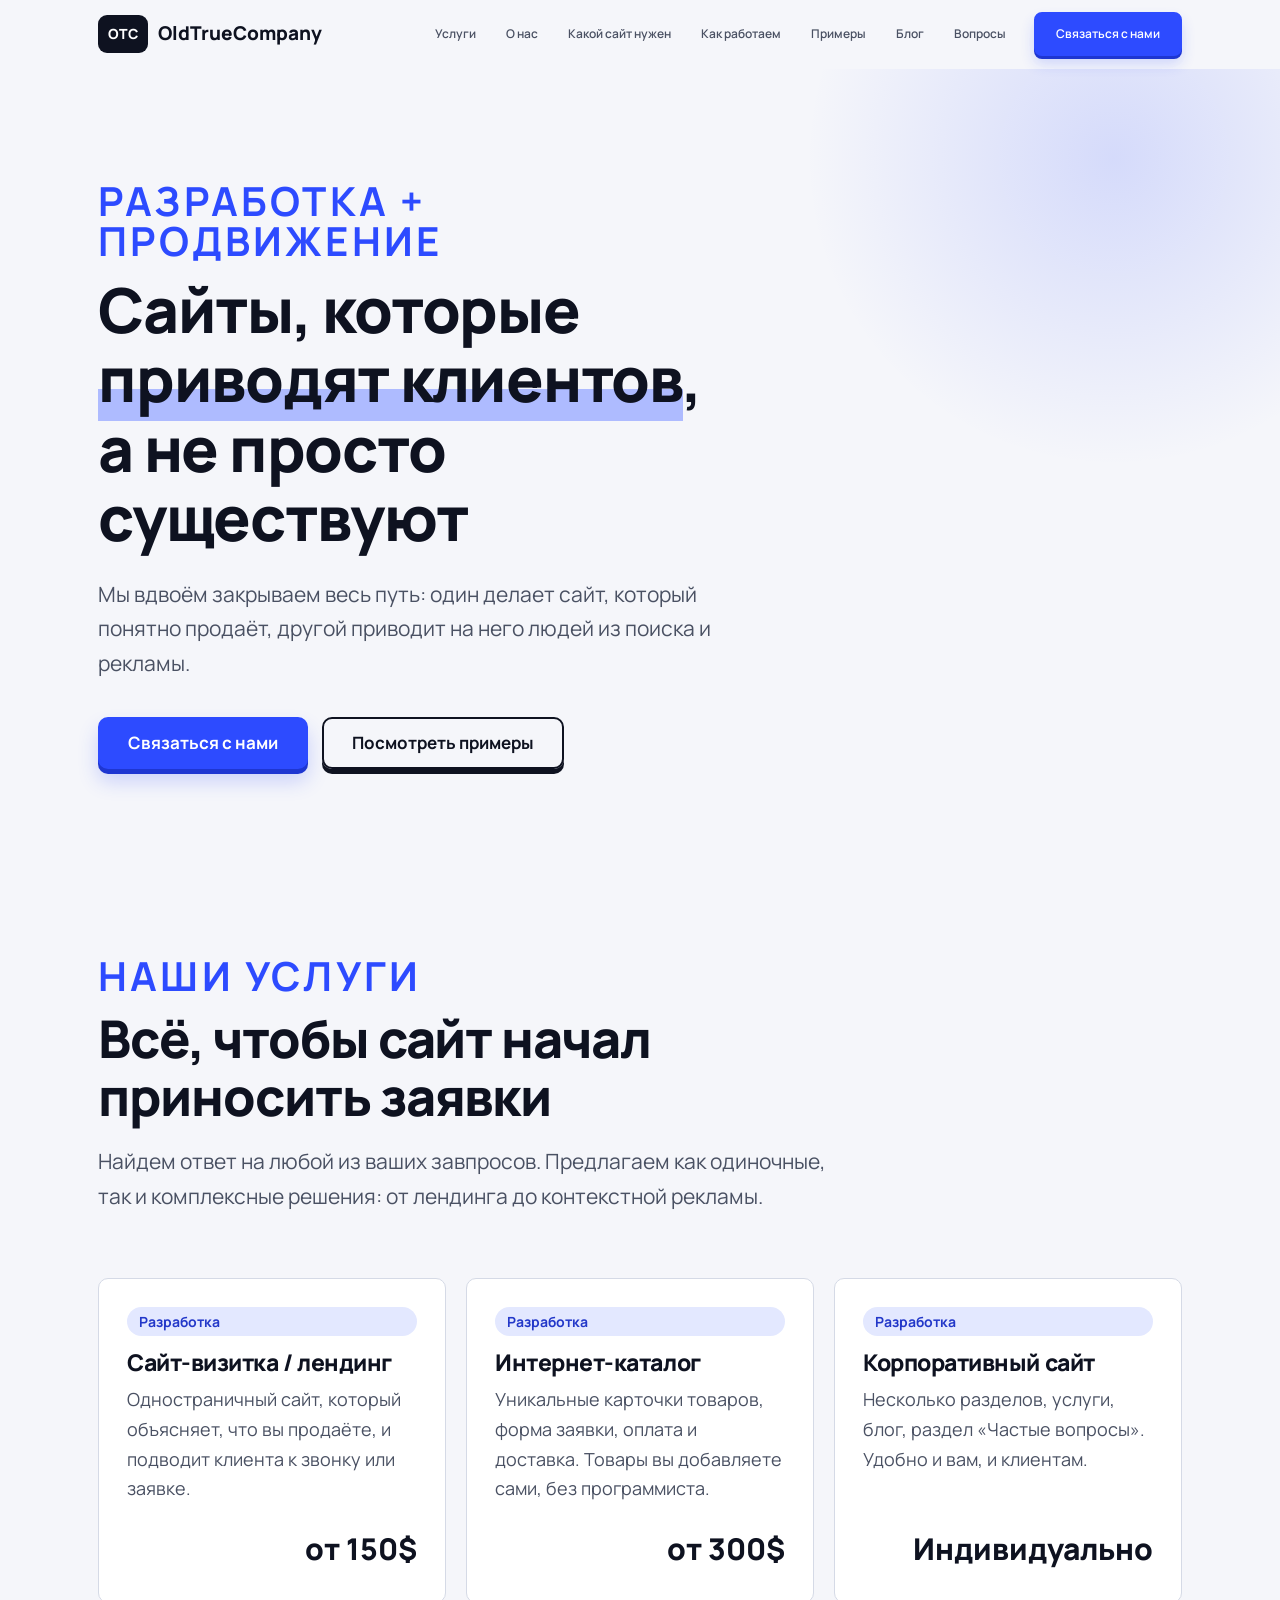
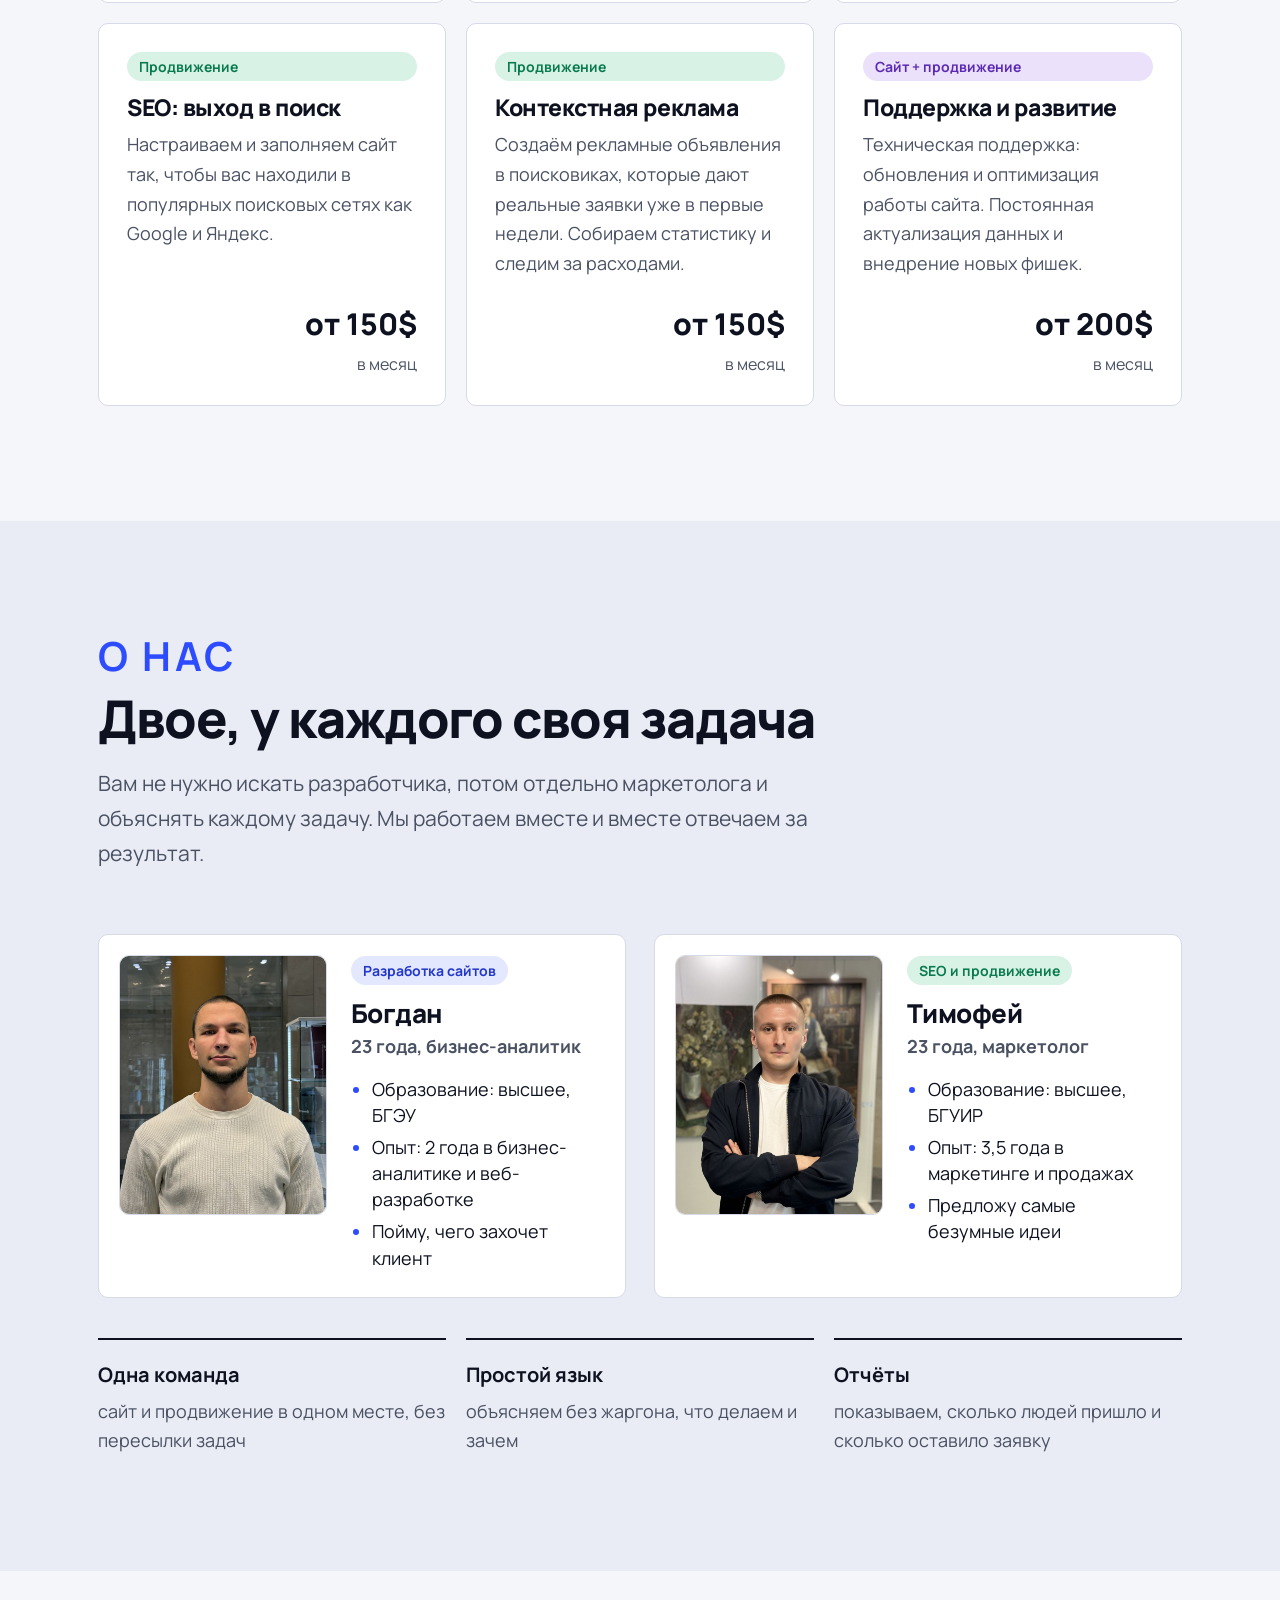
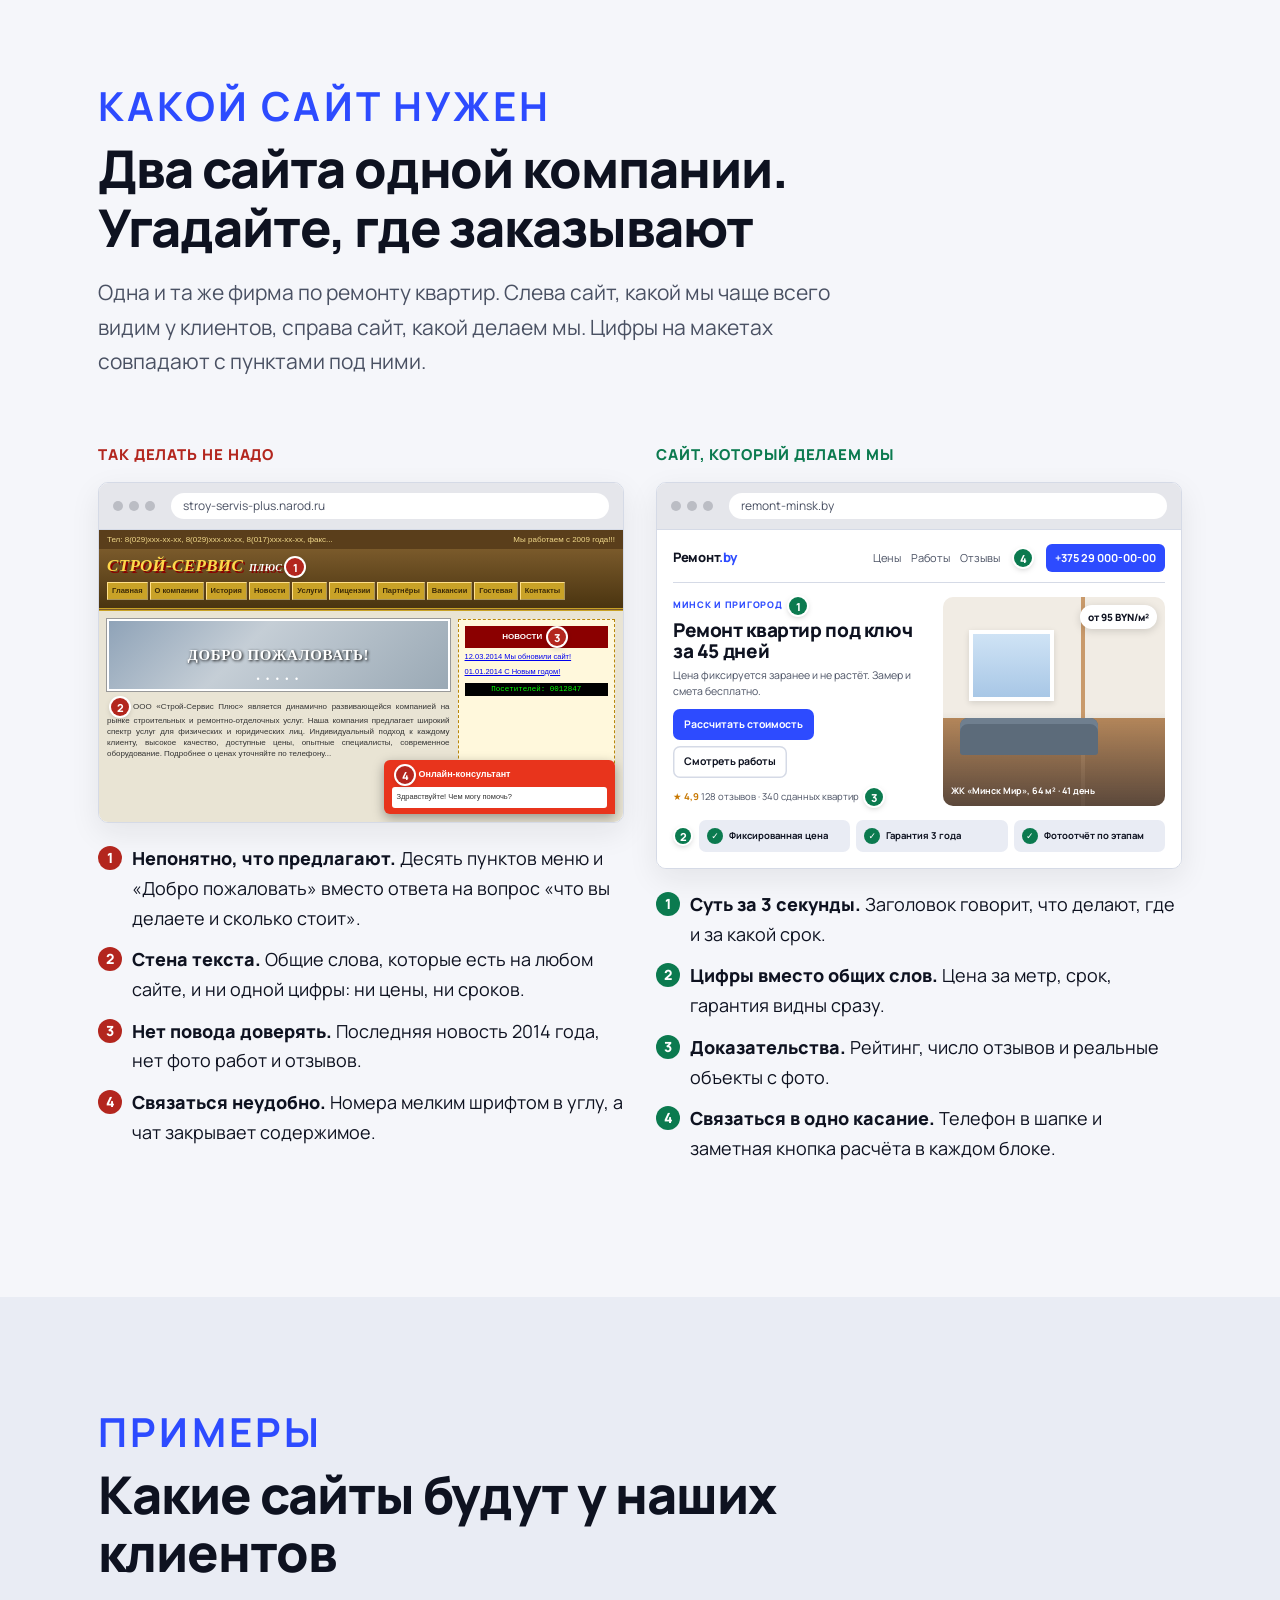
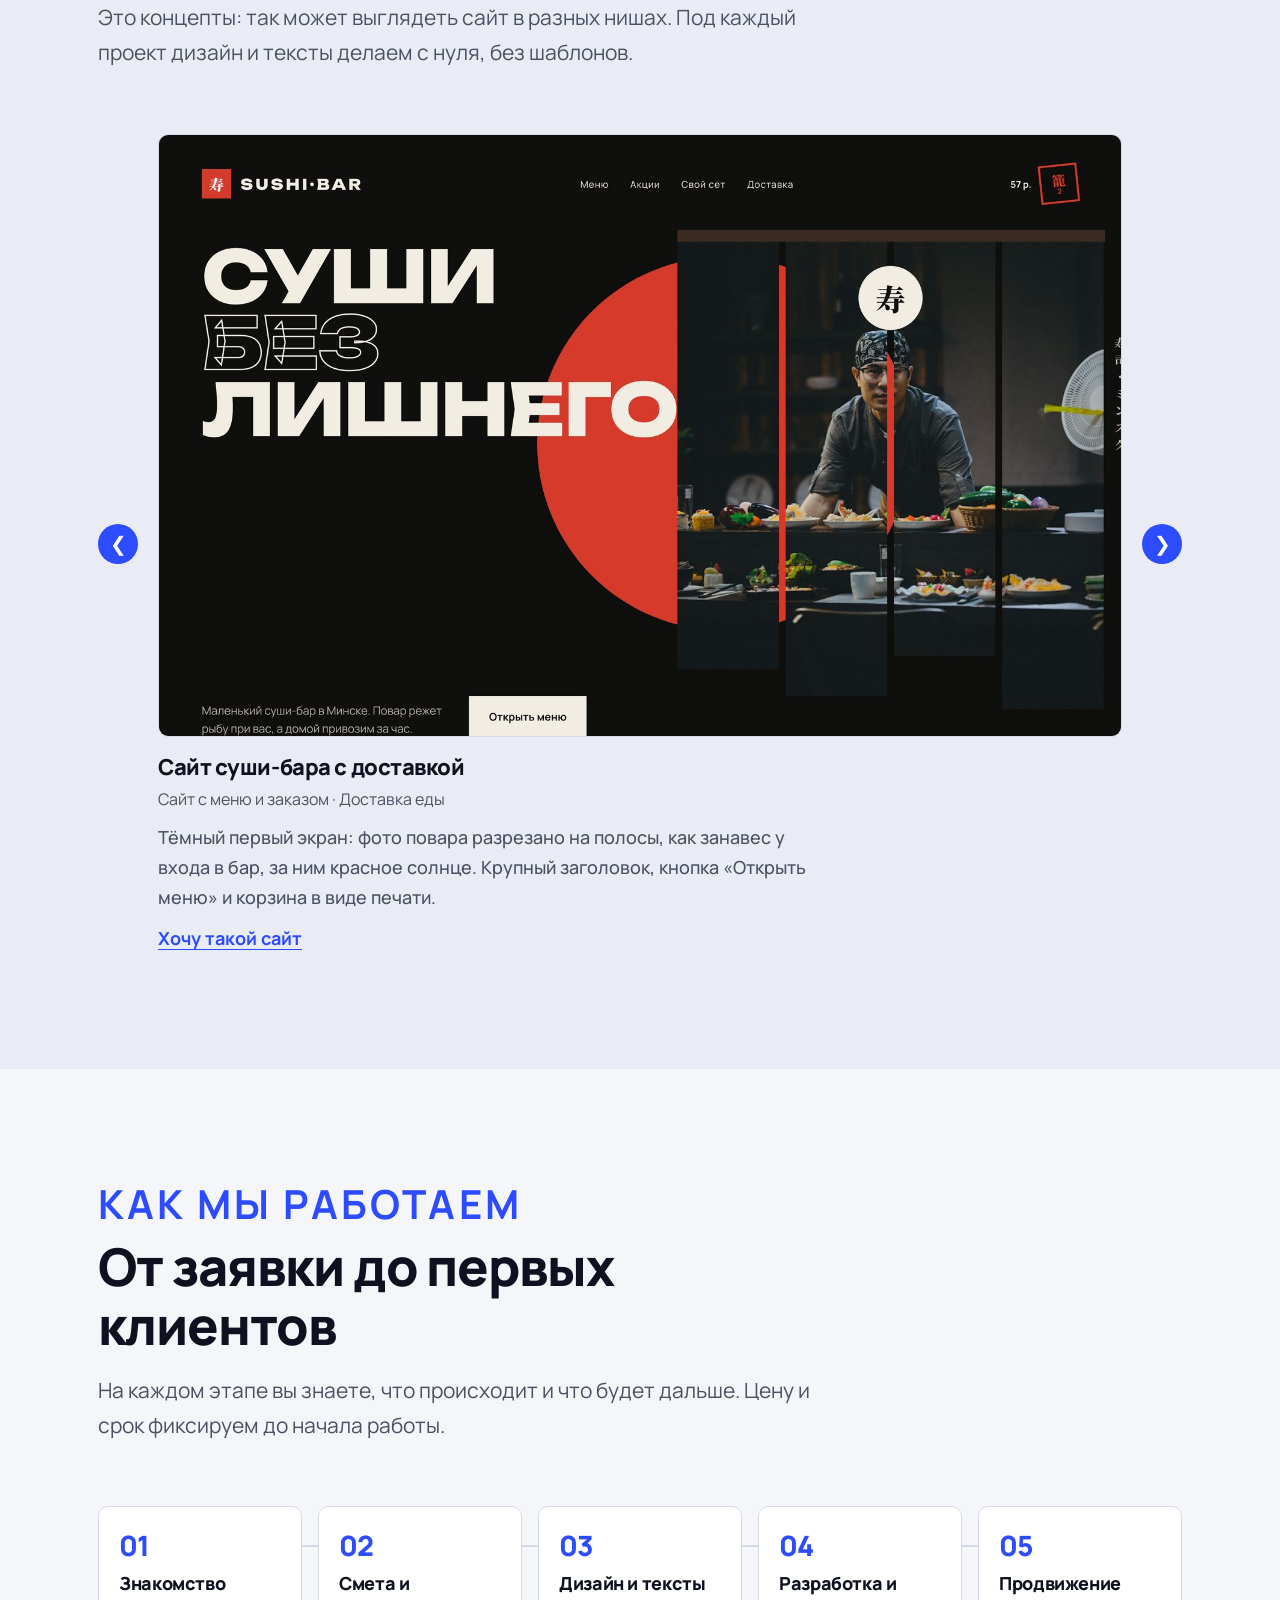
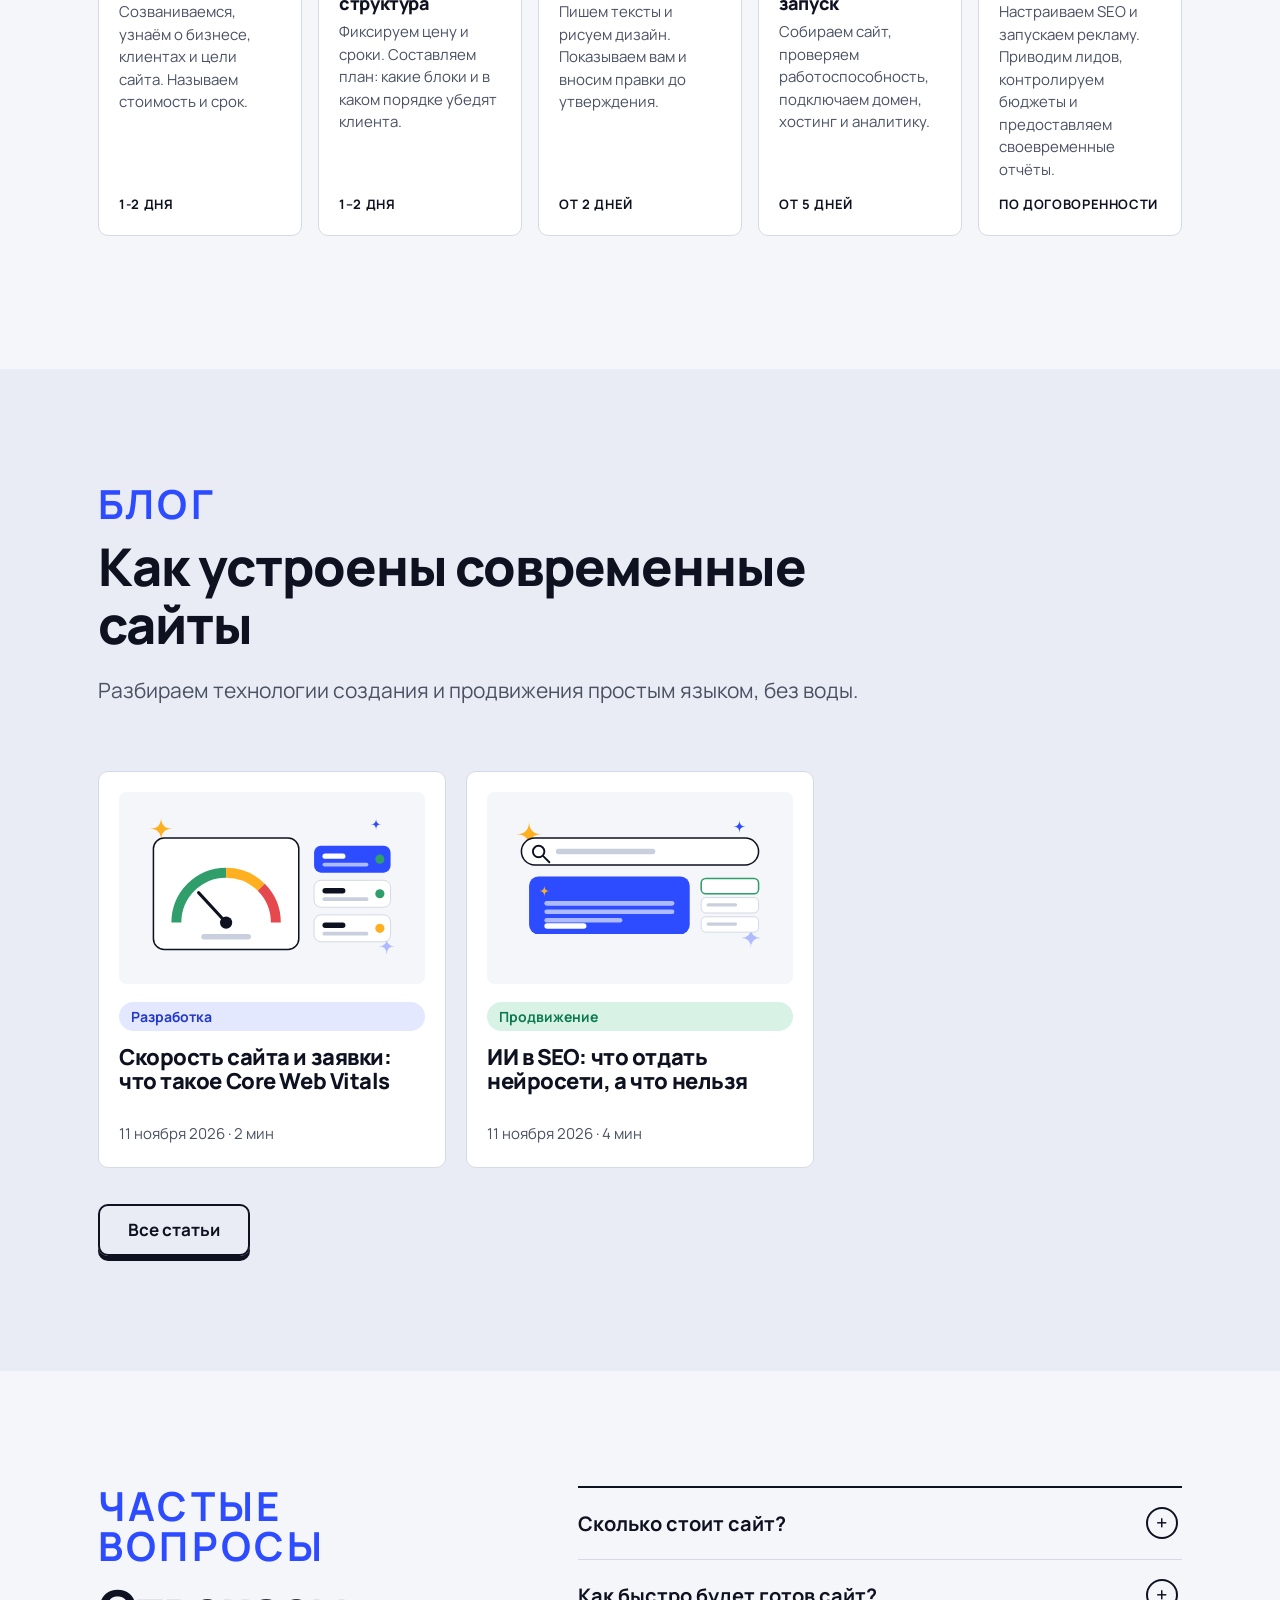
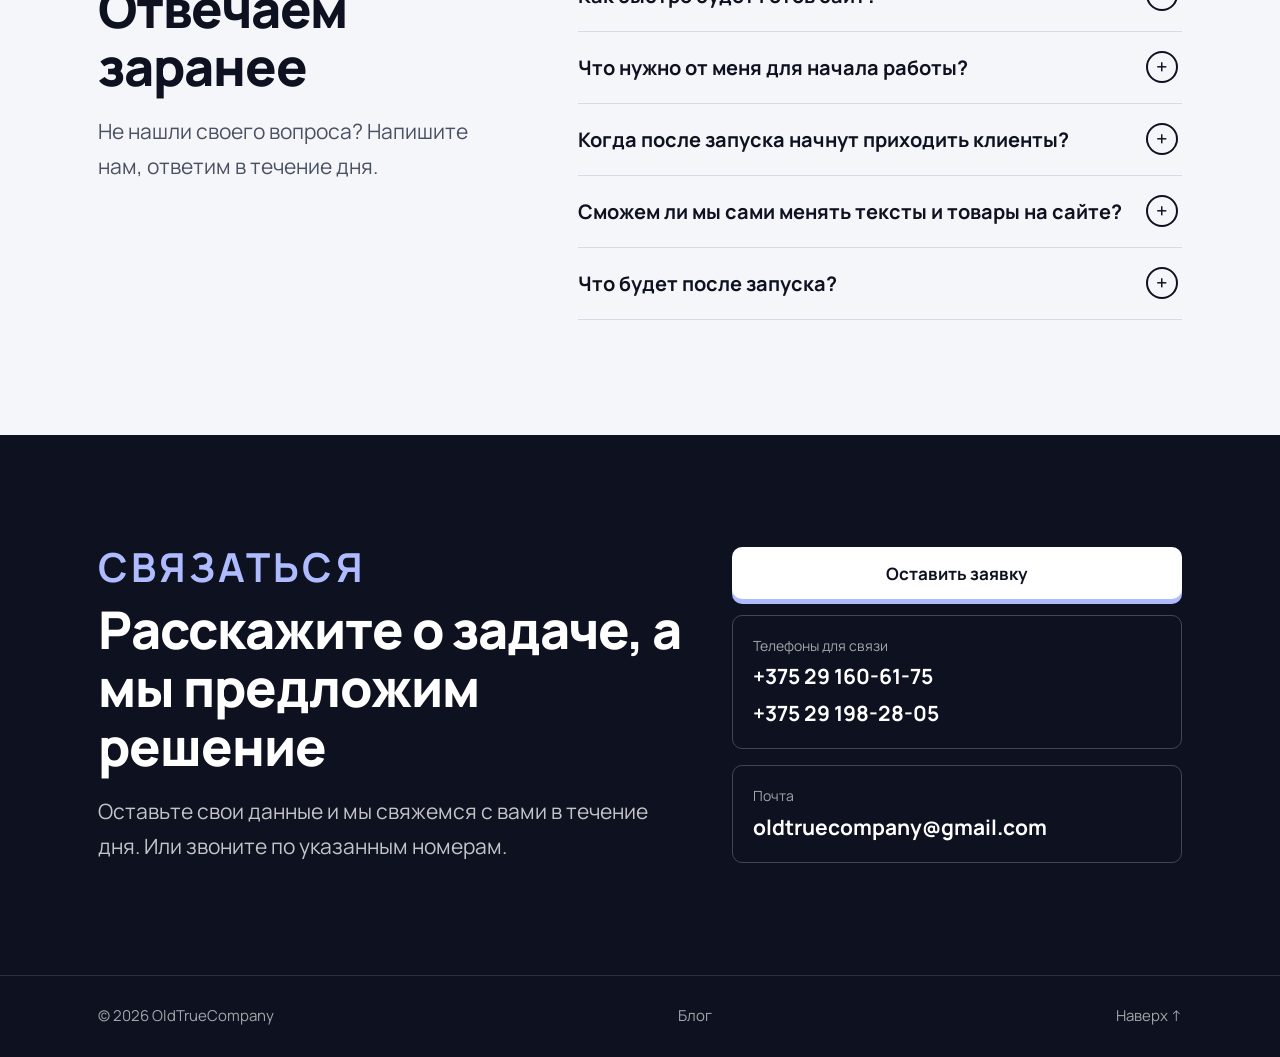
==== index.html @ db5c6258 "О нас: фото Богдана и Тимофея вместо заглушек Исходники были в формате HEIC с расширением .jpg, брау" ====
<!doctype html>
<html lang="ru" data-palette="indigo">
<head>
<meta charset="utf-8">
<meta name="viewport" content="width=device-width, initial-scale=1">
<title>OldTrueCompany: коммерческие сайты и их продвижение</title>
<meta name="description" content="Создаём коммерческие сайты и продвигаем их в поиске. Один отвечает за разработку, другой за трафик: заявки приходят с первого месяца.">
<meta name="theme-color" content="#F5F6FA">
<meta property="og:type" content="website">
<meta property="og:title" content="OldTrueCompany: коммерческие сайты и их продвижение">
<meta property="og:description" content="Разрабатываем сайты, которые приводят клиентов, и продвигаем их в поиске.">

<link rel="icon" href="img/favicon.ico" sizes="any">
<link rel="canonical" href="https://h0usehome.github.io/vizitka/">
<link rel="preconnect" href="https://fonts.googleapis.com">
<link rel="preconnect" href="https://fonts.gstatic.com" crossorigin>
<link href="https://fonts.googleapis.com/css2?family=Manrope:wght@400;500;600;700;800&display=swap" rel="stylesheet">
<link rel="stylesheet" href="style.css">
<script>document.documentElement.classList.add('js')</script>
</head>
<body>
<div class="progress" aria-hidden="true"></div>
<a class="skip" href="#main">Перейти к содержимому</a>

<header class="header" id="top">
  <div class="wrap header__in">
    <a class="logo" href="#top" aria-label="OldTrueCompany, на главную">
      <span class="logo__mark" aria-hidden="true">OTC</span>
      <span class="logo__text">OldTrueCompany</span>
    </a>
    <nav class="nav" id="nav" aria-label="Разделы сайта">
      <a href="#services">Услуги</a>
      <a href="#about">О нас</a>
      <a href="#compare">Какой сайт нужен</a>
      <a href="#process">Как работаем</a>
      <a href="#works">Примеры</a>
      <a href="blog.html">Блог</a>
      <a href="#faq">Вопросы</a>
      <a class="btn btn--sm nav__cta" href="#contact" data-modal>Связаться с нами</a>
    </nav>
    <button class="burger" type="button" aria-label="Открыть меню" aria-expanded="false" aria-controls="nav">
      <span></span><span></span><span></span>
    </button>
  </div>
</header>

<main id="main">

<!-- ============ Первый экран ============ -->
<section class="hero">
  <div class="wrap hero__in">
    <div class="hero__text">
      <p class="eyebrow">Разработка + продвижение</p>
      <h1>Сайты, которые <span class="hl">приводят клиентов</span>, а не просто существуют</h1>
      <p class="lead">Мы вдвоём закрываем весь путь: один делает сайт, который понятно продаёт, другой приводит на него людей из поиска и рекламы.</p>
      <div class="hero__btns">
        <a class="btn" href="#contact" data-modal>Связаться с нами</a>
        <a class="btn btn--ghost" href="#works">Посмотреть примеры</a>
      </div>
    </div>
  </div>
</section>

<!-- ============ 1. Наши услуги ============ -->
<section class="section" id="services">
  <div class="wrap">
    <header class="section__head">
      <p class="eyebrow">Наши услуги</p>
      <h2>Всё, чтобы сайт начал приносить заявки</h2>
      <p class="lead">Найдем ответ на любой из ваших завпросов. Предлагаем как одиночные, так и комплексные решения: от лендинга до контекстной рекламы.</p>
    </header>

    <div class="cards">
      <article class="card">
        <span class="tag tag--dev">Разработка</span>
        <h3>Сайт-визитка / лендинг</h3>
        <p>Одностраничный сайт, который объясняет, что вы продаёте, и подводит клиента к звонку или заявке.</p>
        <p class="card__price">от 150$</p>
      </article>
      <article class="card">
        <span class="tag tag--dev">Разработка</span>
        <h3>Интернет-каталог</h3>
        <p>Уникальные карточки товаров, форма заявки, оплата и доставка. Товары вы добавляете сами, без программиста.</p>
        <p class="card__price">от 300$</p>
      </article>
      <article class="card">
        <span class="tag tag--dev">Разработка</span>
        <h3>Корпоративный сайт</h3>
        <p>Несколько разделов, услуги, блог, раздел «Частые вопросы». Удобно и вам, и клиентам.</p>
        <p class="card__price">Индивидуально</p>
      </article>
      <article class="card">
        <span class="tag tag--seo">Продвижение</span>
        <h3>SEO: выход в поиск</h3>
        <p>Настраиваем и заполняем сайт так, чтобы вас находили в популярных поисковых сетях как Google и Яндекс.</p>
        <p class="card__price">от 150$ <span class="period">в месяц</span></p>
      </article>
      <article class="card">
        <span class="tag tag--seo">Продвижение</span>
        <h3>Контекстная реклама</h3>
        <p>Создаём рекламные объявления в поисковиках, которые дают реальные заявки уже в первые недели. Собираем статистику и следим за расходами.</p>
        <p class="card__price">от 150$ <span class="period">в месяц</span></p>
      </article>
      <article class="card">
        <span class="tag tag--both">Сайт + продвижение</span>
        <h3>Поддержка и развитие</h3>
        <p>Техническая поддержка: обновления и оптимизация работы сайта. Постоянная актуализация данных и внедрение новых фишек.</p>
        <p class="card__price">от 200$ <span class="period">в месяц</span></p>
      </article>
    </div>
  </div>
</section>

<!-- ============ 2. О нас ============ -->
<section class="section section--alt" id="about">
  <div class="wrap">
    <header class="section__head">
      <p class="eyebrow">О нас</p>
      <h2>Двое, у каждого своя задача</h2>
      <p class="lead">Вам не нужно искать разработчика, потом отдельно маркетолога и объяснять каждому задачу. Мы работаем вместе и вместе отвечаем за результат.</p>
    </header>

    <div class="people">
      <article class="person">
        <img class="ph-img ph-img--portrait" src="img/bogdan.jpg" alt="Богдан, разработка сайтов" width="800" height="1000" loading="lazy">
        <div class="person__body">
          <p class="tag tag--dev">Разработка сайтов</p>
          <h3>Богдан</h3>
          <p class="person__role">23 года, бизнес-аналитик</p>
          <ul class="person__list">
            <li>Образование: высшее, БГЭУ</li>
            <li>Опыт: 2 года в бизнес-аналитике и веб-разработке</li>
            <li>Пойму, чего захочет клиент</li>
          </ul>
        </div>
      </article>
      <article class="person">
        <img class="ph-img ph-img--portrait" src="img/timothei.jpg" alt="Тимофей, SEO и продвижение" width="800" height="1000" loading="lazy">
        <div class="person__body">
          <p class="tag tag--seo">SEO и продвижение</p>
          <h3>Тимофей</h3>
          <p class="person__role">23 года, маркетолог</p>
          <ul class="person__list">
            <li>Образование: высшее, БГУИР</li>
            <li>Опыт: 3,5 года в маркетинге и продажах</li>
            <li>Предложу самые безумные идеи</li>
          </ul>
        </div>
      </article>
    </div>

    <ul class="facts">
      <li><b>Одна команда</b><span>сайт и продвижение в одном месте, без пересылки задач</span></li>
      <li><b>Простой язык</b><span>объясняем без жаргона, что делаем и зачем</span></li>
      <li><b>Отчёты</b><span>показываем, сколько людей пришло и сколько оставило заявку</span></li>
    </ul>
  </div>
</section>

<!-- ============ 3. Плохой сайт и сайт, который можем сделать мы ============ -->
<section class="section" id="compare">
  <div class="wrap">
    <header class="section__head">
      <p class="eyebrow">Какой сайт нужен</p>
      <h2>Два сайта одной компании. Угадайте, где заказывают</h2>
      <p class="lead">Одна и та же фирма по ремонту квартир. Слева сайт, какой мы чаще всего видим у клиентов, справа сайт, какой делаем мы. Цифры на макетах совпадают с пунктами под ними.</p>
    </header>

    <div class="compare">
      <article class="compare__col compare__col--bad">
        <p class="compare__label">Так делать не надо</p>
        <div class="mock mock--bad" role="img" aria-label="Макет устаревшего сайта: мелкое меню, баннер «Добро пожаловать», сплошной текст, счётчик посещений и всплывающий чат поверх содержимого">
          <div class="mock__bar"><i></i><i></i><i></i><span>stroy-servis-plus.narod.ru</span></div>
          <div class="mock__body">
            <div class="b-top"><span>Тел: 8(029)xxx-xx-xx, 8(029)xxx-xx-xx, 8(017)xxx-xx-xx, факс...</span><span>Мы работаем с 2009 года!!!</span></div>
            <div class="b-head">
              <b class="b-logo">СТРОЙ-СЕРВИС<small>ПЛЮС</small><i class="pin pin--bad">1</i></b>
              <ul class="b-menu"><li>Главная</li><li>О компании</li><li>История</li><li>Новости</li><li>Услуги</li><li>Лицензии</li><li>Партнёры</li><li>Вакансии</li><li>Гостевая</li><li>Контакты</li></ul>
            </div>
            <div class="b-main">
              <div>
                <div class="b-slide"><span>ДОБРО ПОЖАЛОВАТЬ!</span><em>• • • • •</em></div>
                <p class="b-text"><i class="pin pin--bad">2</i>ООО «Строй-Сервис Плюс» является динамично развивающейся компанией на рынке строительных и ремонтно-отделочных услуг. Наша компания предлагает широкий спектр услуг для физических и юридических лиц. Индивидуальный подход к каждому клиенту, высокое качество, доступные цены, опытные специалисты, современное оборудование. Подробнее о ценах уточняйте по телефону...</p>
              </div>
              <aside class="b-side">
                <b>НОВОСТИ <i class="pin pin--bad">3</i></b>
                <p>12.03.2014 Мы обновили сайт!</p>
                <p>01.01.2014 С Новым годом!</p>
                <span class="b-count">Посетителей: 0012847</span>
              </aside>
            </div>
            <div class="b-chat"><i class="pin pin--bad">4</i>Онлайн-консультант<small>Здравствуйте! Чем могу помочь?</small></div>
          </div>
        </div>
        <ol class="checks checks--bad">
          <li><b>Непонятно, что предлагают.</b> Десять пунктов меню и «Добро пожаловать» вместо ответа на вопрос «что вы делаете и сколько стоит».</li>
          <li><b>Стена текста.</b> Общие слова, которые есть на любом сайте, и ни одной цифры: ни цены, ни сроков.</li>
          <li><b>Нет повода доверять.</b> Последняя новость 2014 года, нет фото работ и отзывов.</li>
          <li><b>Связаться неудобно.</b> Номера мелким шрифтом в углу, а чат закрывает содержимое.</li>
        </ol>
      </article>

      <article class="compare__col compare__col--good">
        <p class="compare__label">Сайт, который делаем мы</p>
        <div class="mock mock--good" role="img" aria-label="Макет хорошего сайта: короткое меню и телефон, заголовок с услугой и сроком, цена за метр, кнопка расчёта, рейтинг и фото объекта">
          <div class="mock__bar"><i></i><i></i><i></i><span>remont-minsk.by</span></div>
          <div class="mock__body">
            <div class="g-nav"><b>Ремонт<span>.by</span></b><span class="g-links"><i>Цены</i><i>Работы</i><i>Отзывы</i></span><i class="pin pin--good">4</i><span class="g-phone">+375 29 000-00-00</span></div>
            <div class="g-hero">
              <div>
                <p class="g-eyebrow">Минск и пригород <i class="pin pin--good">1</i></p>
                <p class="g-title">Ремонт квартир под ключ за 45 дней</p>
                <p class="g-text">Цена фиксируется заранее и не растёт. Замер и смета бесплатно.</p>
                <div class="g-btns"><span class="g-btn">Рассчитать стоимость</span><span class="g-btn g-btn--ghost">Смотреть работы</span></div>
                <p class="g-trust"><b>★ 4,9</b> 128 отзывов · 340 сданных квартир <i class="pin pin--good">3</i></p>
              </div>
              <div class="g-photo">
                <span class="g-price">от 95 BYN/м²</span>
                <span class="g-cap">ЖК «Минск Мир», 64 м² · 41 день</span>
              </div>
            </div>
            <div class="g-row"><i class="pin pin--good">2</i><b><i>✓</i>Фиксированная цена</b><b><i>✓</i>Гарантия 3 года</b><b><i>✓</i>Фотоотчёт по этапам</b></div>
          </div>
        </div>
        <ol class="checks checks--good">
          <li><b>Суть за 3 секунды.</b> Заголовок говорит, что делают, где и за какой срок.</li>
          <li><b>Цифры вместо общих слов.</b> Цена за метр, срок, гарантия видны сразу.</li>
          <li><b>Доказательства.</b> Рейтинг, число отзывов и реальные объекты с фото.</li>
          <li><b>Связаться в одно касание.</b> Телефон в шапке и заметная кнопка расчёта в каждом блоке.</li>
        </ol>
      </article>
    </div>
  </div>
</section>

<!-- ============ 5. Примеры сайтов, которые мы можем сделать ============ -->
<section class="section section--alt" id="works">
  <div class="wrap">
    <header class="section__head">
      <p class="eyebrow">Примеры</p>
      <h2>Какие сайты будут у наших клиентов</h2>
      <p class="lead">Это концепты: так может выглядеть сайт в разных нишах. Под каждый проект дизайн и тексты делаем с нуля, без шаблонов.</p>
    </header>

    <div class="slider-wrapper">
      <button class="slider-btn prev-btn" type="button" aria-label="Предыдущий пример">❮</button>

      <div class="slider-viewport">
      <div class="works slider-track">
        <article class="work">
          <img class="ph-img" src="img/work-sushi.jpg" alt="Концепт сайта суши-бара: фото повара, разрезанное на полосы как занавес норэн, на фоне красного солнца" width="1600" height="1000" loading="lazy">
          <h3>Сайт суши-бара с доставкой</h3>
          <p class="work__meta">Сайт с меню и заказом · Доставка еды</p>
          <p class="work__res">Тёмный первый экран: фото повара разрезано на полосы, как занавес у входа в бар, за ним красное солнце. Крупный заголовок, кнопка «Открыть меню» и корзина в виде печати.</p>
          <a class="work__go" href="#contact" data-modal>Хочу такой сайт</a>
        </article>

        <article class="work">
          <img class="ph-img" src="img/work-cheese.jpg" alt="Концепт сайта сырного магазина в газетном стиле с фото-полароидами" width="1600" height="1000" loading="lazy">
          <h3>Интернет-каталог фермерских сыров</h3>
          <p class="work__meta">Интернет-каталог · Продукты</p>
          <p class="work__res">Сайт в стиле газеты: двойные линейки, крупный заголовок, фото витрины и сыров как наклеенные полароиды. Справа короткий текст и ссылки на каталог, карту сыроварен и сырную тарелку.</p>
          <a class="work__go" href="#contact" data-modal>Хочу такой сайт</a>
        </article>

        <article class="work">
          <img class="ph-img" src="img/work-flowers.jpg" alt="Концепт сайта цветочной студии: фото студии во всю высоту и круглые фото букетов" width="1600" height="1000" loading="lazy">
          <h3>Сайт цветочной студии</h3>
          <p class="work__meta">Интернет-каталог · Цветы</p>
          <p class="work__res">Фото студии во всю высоту слева, фото цветов в кругах и овалах вместо карточек, корзина в виде иконки пакета и ссылка «Подобрать букет по поводу».</p>
          <a class="work__go" href="#contact" data-modal>Хочу такой сайт</a>
        </article>
      </div>
      </div>

      <button class="slider-btn next-btn" type="button" aria-label="Следующий пример">❯</button>
    </div>
  </div>
</section>

<!-- ============ 6. Как мы работаем ============ -->
<section class="section" id="process">
  <div class="wrap">
    <header class="section__head">
      <p class="eyebrow">Как мы работаем</p>
      <h2>От заявки до первых клиентов</h2>
      <p class="lead">На каждом этапе вы знаете, что происходит и что будет дальше. Цену и срок фиксируем до начала работы.</p>
    </header>

    <ol class="steps">
      <li class="step">
        <span class="step__n">01</span>
        <h3>Знакомство</h3>
        <p>Созваниваемся, узнаём о бизнесе, клиентах и цели сайта. Называем стоимость и срок.</p>
        <p class="step__time">1-2 дня</p>
      </li>
      <li class="step">
        <span class="step__n">02</span>
        <h3>Смета и структура</h3>
        <p>Фиксируем цену и сроки. Составляем план: какие блоки и в каком порядке убедят клиента.</p>
        <p class="step__time">1–2 дня</p>
      </li>
      <li class="step">
        <span class="step__n">03</span>
        <h3>Дизайн и тексты</h3>
        <p>Пишем тексты и рисуем дизайн. Показываем вам и вносим правки до утверждения.</p>
        <p class="step__time">от 2 дней</p>
      </li>
      <li class="step">
        <span class="step__n">04</span>
        <h3>Разработка и запуск</h3>
        <p>Собираем сайт, проверяем работоспособность, подключаем домен, хостинг и аналитику.</p>
        <p class="step__time">от 5 дней</p>
      </li>
      <li class="step">
        <span class="step__n">05</span>
        <h3>Продвижение</h3>
        <p>Настраиваем SEO и запускаем рекламу. Приводим лидов, контролируем бюджеты и предоставляем своевременные отчёты.</p>
        <p class="step__time">по договоренности</p>
      </li>
    </ol>
  </div>
</section>

<!-- ============ Блог ============ -->
<section class="section section--alt" id="blog">
  <div class="wrap">
    <header class="section__head">
      <p class="eyebrow">Блог</p>
      <h2>Как устроены современные сайты</h2>
      <p class="lead">Разбираем технологии создания и продвижения простым языком, без воды.</p>
    </header>
    <div class="posts">
<!-- POSTS-HOME:START -->
<article class="post" data-cat="dev"><a class="post__a" href="blog/core-web-vitals.html"><img class="post__cover" src="img/core-web-vitals-cover.svg" alt="" loading="lazy"><span class="tag tag--dev">Разработка</span><h3>Скорость сайта и заявки: что такое Core Web Vitals</h3><p class="post__meta">11 ноября 2026 · 2 мин</p></a></article>
<article class="post" data-cat="seo"><a class="post__a" href="blog/li-v-seo.html"><img class="post__cover" src="img/ii-seo-cover.svg" alt="" loading="lazy"><span class="tag tag--seo">Продвижение</span><h3>ИИ в SEO: что отдать нейросети, а что нельзя</h3><p class="post__meta">11 ноября 2026 · 4 мин</p></a></article>
<!-- POSTS-HOME:END -->
    </div>
    <p class="more"><a class="btn btn--ghost" href="blog.html">Все статьи</a></p>
  </div>
</section>

<!-- ============ 4. Частые вопросы ============ -->
<section class="section" id="faq">
  <div class="wrap faq">
    <header class="section__head">
      <p class="eyebrow">Частые вопросы</p>
      <h2>Отвечаем заранее</h2>
      <p class="lead">Не нашли своего вопроса? Напишите нам, ответим в течение дня.</p>
    </header>

    <div class="faq__list">
      <details class="qa">
        <summary>Сколько стоит сайт?</summary>
        <div class="qa__a"><p>Зависит от задачи: визитка и лендинг стоят дешевле, интернет-каталог дороже. Ориентиры: визитка от 150$, каталог от 300$. Точную стоимость называем после короткого разговора, фиксируем её и не меняем по ходу работы.</p></div>
      </details>
      <details class="qa">
        <summary>Как быстро будет готов сайт?</summary>
        <div class="qa__a"><p>Лендинг обычно от 1 недели, интернет-каталог от 3 недель. Срок зависит от того, как быстро вы присылаете все необходимые материалы. Мы заранее даём список, что нужно подготовить.</p></div>
      </details>
      <details class="qa">
        <summary>Что нужно от меня для начала работы?</summary>
        <div class="qa__a"><p>Рассказать о бизнесе и клиентах, прислать логотип и фотографии, если они есть, если нет, то мы можем создать их. Тексты мы пишем сами. Остальное берём на себя: домен, хостинг, настройку и запуск.</p></div>
      </details>
      <details class="qa">
        <summary>Когда после запуска начнут приходить клиенты?</summary>
        <div class="qa__a"><p>Реклама даёт первые обращения в течение нескольких недель. Поисковое продвижение (SEO) работает дольше: заметный рост обычно через 2-3 месяца, но он накапливается и держится дольше рекламы. Обещать конкретное число заявок честно нельзя, но мы показываем цифры в отчётах каждый месяц.</p></div>
      </details>
      <details class="qa">
        <summary>Сможем ли мы сами менять тексты и товары на сайте?</summary>
        <div class="qa__a"><p>Да. Делаем так, чтобы вы редактировали сайт сами: меняли цены, тексты, добавляли товары и статьи. Покажем, как это делается, и дадим короткую инструкцию.</p></div>
      </details>
      <details class="qa">
        <summary>Что будет после запуска?</summary>
        <div class="qa__a"><p>Первые 2 недели после запуска исправляем все найденные недочёты бесплатно. Дальше можно взять поддержку: обновления, правки, резервные копии и отчёты.</p></div>
      </details>
    </div>
  </div>
</section>

<!-- ============ Контакты ============ -->
<section class="contact" id="contact">
  <div class="wrap contact__in">
    <div>
      <p class="eyebrow eyebrow--light">Связаться</p>
      <h2>Расскажите о задаче, а мы предложим решение</h2>
      <p class="lead">Оставьте свои данные и мы свяжемся с вами в течение дня. Или звоните по указанным номерам.</p>
    </div>
    <ul class="contact__links">
<li><a class="btn btn--light" href="#contact" data-modal>Оставить заявку</a></li>
      <li>
  <div class="contact__a">
    <span>Телефоны для связи</span>
    
    <!-- Каждый номер оборачиваем в свою кликабельную ссылку -->
    <a href="tel:+375291606175"><b>+375 29 160-61-75</b></a>
    <a href="tel:+375291982805"><b>+375 29 198-28-05</b></a>
  </div>
</li>
      <li><a class="contact__a" href="mailto:oldtruecompany@gmail.com"><span>Почта</span><b>oldtruecompany@gmail.com</b></a></li>
    </ul>
  </div>
</section>
</main>

<footer class="footer">
  <div class="wrap footer__in">
    <p>© <span id="year">2026</span> OldTrueCompany</p>
    <a href="blog.html">Блог</a>
    <a href="#top">Наверх ↑</a>
  </div>
</footer>

<script type="application/ld+json">
{"@context":"https://schema.org","@type":"FAQPage","mainEntity":[
{"@type": "Question", "name": "Сколько стоит сайт?", "acceptedAnswer": {"@type": "Answer", "text": "Зависит от задачи: визитка и лендинг стоят дешевле, интернет-каталог дороже. Ориентиры: визитка от 150$, каталог от 300$. Точную стоимость называем после короткого разговора, фиксируем её и не меняем по ходу работы."}},
{"@type": "Question", "name": "Как быстро будет готов сайт?", "acceptedAnswer": {"@type": "Answer", "text": "Лендинг обычно от 1 недели, интернет-каталог от 3 недель. Срок зависит от того, как быстро вы присылаете все необходимые материалы. Мы заранее даём список, что нужно подготовить."}},
{"@type": "Question", "name": "Что нужно от меня для начала работы?", "acceptedAnswer": {"@type": "Answer", "text": "Рассказать о бизнесе и клиентах, прислать логотип и фотографии, если они есть, если нет, то мы можем создать их. Тексты мы пишем сами. Остальное берём на себя: домен, хостинг, настройку и запуск."}},
{"@type": "Question", "name": "Когда после запуска начнут приходить клиенты?", "acceptedAnswer": {"@type": "Answer", "text": "Реклама даёт первые обращения в течение нескольких недель. Поисковое продвижение (SEO) работает дольше: заметный рост обычно через 2-3 месяца, но он накапливается и держится дольше рекламы. Обещать конкретное число заявок честно нельзя, но мы показываем цифры в отчётах каждый месяц."}},
{"@type": "Question", "name": "Сможем ли мы сами менять тексты и товары на сайте?", "acceptedAnswer": {"@type": "Answer", "text": "Да. Делаем так, чтобы вы редактировали сайт сами: меняли цены, тексты, добавляли товары и статьи. Покажем, как это делается, и дадим короткую инструкцию."}},
{"@type": "Question", "name": "Что будет после запуска?", "acceptedAnswer": {"@type": "Answer", "text": "Первые 2 недели после запуска исправляем все найденные недочёты бесплатно. Дальше можно взять поддержку: обновления, правки, резервные копии и отчёты."}}
]}
</script>
<script src="main.js" defer></script>


<!-- Всплывающее окно (Модалка) -->
<div class="modal-overlay" id="contact-modal" aria-hidden="true">
  <div class="modal-content" role="dialog" aria-modal="true" aria-labelledby="modal-title">
    <button class="modal-close" id="close-modal-btn" aria-label="Закрыть окно">×</button>
    <h3 class="modal-title" id="modal-title">Оставить заявку</h3>
    <p class="modal-subtitle">Оставьте контакты, и мы перезвоним вам в течение дня.</p>
    
    <form class="modal-form" id="contact-form" novalidate>
      <div class="form-group">
        <label for="userName">Ваше имя</label>
        <input type="text" id="userName" name="name" placeholder="Иван" autocomplete="name" maxlength="80" required>
      </div>
      <div class="form-group">
        <label for="userPhone">Номер телефона</label>
        <input type="tel" id="userPhone" name="phone" placeholder="+375 (29) 000-00-00" autocomplete="tel" inputmode="tel" maxlength="24" required>
      </div>
      <!-- Ловушка для спам-ботов: людям поле не видно -->
      <div class="hp" aria-hidden="true"><label for="userSite">Сайт</label><input type="text" id="userSite" name="website" tabindex="-1" autocomplete="off"></div>
      <p class="form-status" id="form-status" role="status" aria-live="polite"></p>
      <button type="submit" class="btn modal-submit">Отправить заявку</button>
      <p class="form-note">Нажимая кнопку, вы соглашаетесь, что мы свяжемся с вами по этому номеру.</p>
    </form>
  </div>
</div>
</body>
</html>
---- style.css ----
/* ===== Цвета и размеры: меняйте здесь ===== */
/* ===== Цвета и размеры =====
   Палитра выбирается атрибутом у <html data-palette="...">:
   indigo (по умолчанию), forest, violet, ochre. Свои цвета: поменяйте значения ниже. */
:root,:root[data-palette="indigo"]{
  --bg:#F5F6FA; --bg-alt:#E9ECF4; --card:#FFFFFF; --line:#D5DAE6;
  --ink:#0E1220; --muted:#4A5163;
  --accent:#2D4BFF; --accent-dark:#1E36D1; --accent-soft:#AEBBFF;
  --dev:#2338C9; --dev-bg:#E3E8FF; --seo:#0B7A4F; --seo-bg:#D9F2E6; --both:#5B2CB3; --both-bg:#EBE1FB;
  --todo:#ffffff;
}
:root[data-palette="forest"]{
  --bg:#F3F5F0; --bg-alt:#E5EADF; --line:#D2D9C9; --ink:#14201A; --muted:#4A5750;
  --accent:#1B7A4B; --accent-dark:#12603A; --accent-soft:#9FE0BC;
  --dev:#1B5FA8; --dev-bg:#DDE9F6; --seo:#1B7A4B; --seo-bg:#D9F2E6; --both:#8A5A12; --both-bg:#F3E8D2;
}
:root[data-palette="violet"]{
  --bg:#F7F5FB; --bg-alt:#ECE8F5; --line:#DCD6EB; --ink:#17112B; --muted:#51485F;
  --accent:#6D3AF0; --accent-dark:#5521CF; --accent-soft:#C9B5FF;
  --dev:#5521CF; --dev-bg:#ECE5FD; --seo:#0B7A4F; --seo-bg:#D9F2E6; --both:#B3261E; --both-bg:#FBE3E0;
}
:root[data-palette="ochre"]{
  --bg:#F6F4EE; --bg-alt:#EDE9DF; --line:#DAD5C8; --ink:#15171C; --muted:#4B515C;
  --accent:#C8400F; --accent-dark:#A53409; --accent-soft:#FFB596;
  --dev:#1F4FD8; --dev-bg:#E2E8FB; --seo:#0E7A52; --seo-bg:#DCF1E8; --both:#A53409; --both-bg:#F3E3DA;
}
:root{
  --card:#FFFFFF; --radius:10px;
  --gut:clamp(20px,5vw,48px);
  --font:'Manrope',system-ui,-apple-system,'Segoe UI',Roboto,Arial,sans-serif;
  --ease:cubic-bezier(.2,.7,.2,1);
}
*,*::before,*::after{box-sizing:border-box}
html{scroll-behavior:smooth;-webkit-text-size-adjust:100%}
body{margin:0;background:var(--bg);color:var(--ink);font:400 18px/1.65 var(--font);-webkit-font-smoothing:antialiased;overflow-x:hidden}
img{max-width:100%;height:auto}
a{color:inherit}
h1,h2,h3{margin:0;line-height:1.12;letter-spacing:-.02em;font-weight:800}
p{margin:0}
ul{margin:0;padding:0;list-style:none}
:focus-visible{outline:3px solid var(--accent);outline-offset:3px;border-radius:4px}
.wrap{width:100%;max-width:1180px;margin:0 auto;padding:0 var(--gut)}
.skip{position:absolute;left:-999px;top:8px;z-index:100;padding:10px 16px;background:var(--ink);color:#fff;border-radius:6px}
.skip:focus{left:8px}
section[id]{scroll-margin-top:76px}

/* Подсветка заглушек: после заполнения уберите class="todo" */
.todo{background:var(--todo);border-radius:4px;box-decoration-break:clone;-webkit-box-decoration-break:clone;padding:0 .2em}

/* ===== Кнопки и метки ===== */
.btn{display:inline-flex;align-items:center;justify-content:center;min-height:52px;padding:0 28px;border-radius:var(--radius);background:var(--accent);color:#fff;font:700 17px/1 var(--font);text-decoration:none;border:2px solid var(--accent);transition:background .2s,transform .2s,border-color .2s}
.btn:hover{background:var(--accent-dark);border-color:var(--accent-dark)}
.btn:active{transform:translateY(1px)}
.btn--ghost{background:transparent;color:var(--ink);border-color:var(--ink)}
.btn--ghost:hover{background:var(--ink);border-color:var(--ink);color:#fff}
.btn--sm{min-height:44px;padding:0 20px;font-size:16px}
.btn--light{background:#fff;color:var(--ink);border-color:#fff}
.btn--light:hover{background:var(--bg-alt);border-color:var(--bg-alt)}
.eyebrow{margin-bottom:14px;font:700 40px/1 var(--font);letter-spacing:.08em;text-transform:uppercase;color:var(--accent)}
.eyebrow--light{color:var(--accent-soft)}
.tag{display:inline-block;margin-bottom:14px;padding:4px 12px;border-radius:999px;font-size:14px;font-weight:700;line-height:1.5;background:var(--dev-bg);color:var(--dev)}
.tag--seo{background:var(--seo-bg);color:var(--seo)}
.tag--both{background:var(--both-bg);color:var(--both)}
.lead{font-size:clamp(18px,2vw,21px);color:var(--muted);max-width:60ch}

/* ===== Шапка ===== */
.header{position:sticky;top:0;z-index:50;background:color-mix(in srgb,var(--bg) 92%,transparent);backdrop-filter:saturate(1.4) blur(10px);-webkit-backdrop-filter:saturate(1.4) blur(10px);border-bottom:1px solid transparent;transition:border-color .2s}
.header.is-stuck{border-color:var(--line)}
.header__in{display:flex;align-items:center;justify-content:space-between;gap:24px;height:68px}
.logo{display:flex;align-items:center;gap:10px;text-decoration:none;font-weight:800;font-size:19px}
.logo__mark {
  display: grid;
  place-items: center;
  width: auto;             /* Разрешаем блоку растягиваться под длину текста */
  min-width: 38px;         /* Минимальная ширина, чтобы не терять форму квадрата при коротком тексте */
  padding: 0 10px;         /* Добавляем отступы слева и справа, чтобы текст не прилипал к краям */
  height: 38px;            /* Оставляем высоту прежней */
  border-radius: 9px;
  background: var(--ink);
  color: #fff;
  font-size: 14px;
}
.nav{display:flex;align-items:center;gap:6px}
.nav a{padding:10px 12px;font:12px/1 var(--font);font-weight:600;text-decoration:none;color:var(--muted);border-radius:8px}
.nav .nav__cta{white-space:nowrap}
.nav a:hover{color:var(--ink)}
.nav .nav__cta{margin-left:10px;color:#fff;padding:0 20px}
.nav .nav__cta:hover{color:#fff}
.burger{display:none;width:48px;height:48px;border:0;border-radius:10px;background:transparent;cursor:pointer;flex-direction:column;align-items:center;justify-content:center;gap:6px}
.burger span{display:block;width:24px;height:2px;background:var(--ink);transition:transform .25s,opacity .2s}
.burger[aria-expanded="true"] span:nth-child(1){transform:translateY(8px) rotate(45deg)}
.burger[aria-expanded="true"] span:nth-child(2){opacity:0}
.burger[aria-expanded="true"] span:nth-child(3){transform:translateY(-8px) rotate(-45deg)}

/* ===== Первый экран ===== */
.hero{padding:clamp(48px,9vw,112px) 0 clamp(40px,6vw,72px)}
.hero__in{display:grid;grid-template-columns:minmax(0,1.5fr) minmax(0,1fr);gap:48px;align-items:end}
.hero h1{font-size:clamp(34px,5.2vw,62px);margin-bottom:24px}
.hero .lead{margin-bottom:36px}
.hero__btns{display:flex;flex-wrap:wrap;gap:14px}
.stats{display:grid;gap:0;border-top:2px solid var(--ink)}
.stats li{display:flex;align-items:baseline;justify-content:space-between;gap:16px;padding:18px 0;border-bottom:1px solid var(--line)}
.stats b{font-size:clamp(28px,3.4vw,40px);font-weight:800;letter-spacing:-.02em}
.stats span{color:var(--muted);font-size:16px;text-align:right}

/* ===== Секции ===== */
.section{padding:clamp(64px,9vw,120px) 0}
.section--alt{background:var(--bg-alt)}
.section__head{max-width:760px;margin-bottom:clamp(36px,5vw,64px)}
.section__head h2{font-size:clamp(30px,4.6vw,52px);margin-bottom:18px}

/* Услуги */
.cards{display:grid;grid-template-columns:repeat(3,minmax(0,1fr));gap:20px}
.card{display:flex;flex-direction:column;padding:28px;background:var(--card);border:1px solid var(--line);border-radius:var(--radius);transition:transform .25s,box-shadow .25s}
.card h3{font-size:23px;margin-bottom:10px}
.card p{color:var(--muted)}
.card__price {
    display: flex;
    flex-direction: column; /* Ставит элементы друг под другом */
    align-items: flex-end; /* Прижимает текст цены и приписку к правому краю */
    width: max-content;
    align-self: flex-end; /* Прижимает весь блок к правой стороне карточки */
    font-size: 30px;
    margin-top: auto!important;
    padding-top: 20px;
    color: var(--ink)!important;
    font-weight: 1000;
}

.period {
    font-size: 16px;
    color: var(--muted);
    font-weight: 400;
    margin-top: 2px; /* Небольшой отступ вниз от цифр */
}

@media (hover:hover){.card:hover{transform:translateY(-4px);box-shadow:0 14px 30px rgba(21,23,28,.08)}}
/* О нас */
.people{display:grid;grid-template-columns:repeat(2,minmax(0,1fr));gap:28px}
.person{display:grid;grid-template-columns:minmax(0,.9fr) minmax(0,1.1fr);gap:24px;align-items:start;padding:20px;background:var(--card);border-radius:var(--radius);border:1px solid var(--line)}
.person h3{font-size:26px;margin-bottom:4px}
.person__role{margin-bottom:14px;font-weight:700;color:var(--muted)}
.person__list{margin:0;padding-left:1.2em;list-style:disc}
.person__list li{margin-bottom:6px;line-height:1.45}
.person__list li::marker{color:var(--accent)}
.facts{display:grid;grid-template-columns:repeat(3,minmax(0,1fr));gap:20px;margin-top:40px}
.facts li{padding-top:18px;border-top:2px solid var(--ink)}
.facts b{display:block;margin-bottom:6px;font-size:20px}
.facts span{color:var(--muted)}
/* Карточки «О нас» на телефоне: фото слева, текст справа */
@media (max-width:768px){
  .person{grid-template-columns:minmax(0,38%) minmax(0,1fr);gap:16px;padding:16px}
  .person h3{font-size:22px}
  .person__role{margin-bottom:10px;font-size:15px}
  .person .tag{margin-bottom:8px}
}

/* Заглушки под фото */
.ph{display:flex;align-items:center;justify-content:center;padding:20px;text-align:center;background:color-mix(in srgb,var(--ink) 8%,var(--bg));border:2px dashed color-mix(in srgb,var(--ink) 35%,var(--bg));border-radius:8px;color:var(--ink)}
.ph span{display:block;font-weight:700;max-width:30ch}
.ph small{display:block;margin-top:8px;font-weight:500;font-size:14px;line-height:1.4}
.ph--portrait{aspect-ratio:4/5}
.ph--shot{aspect-ratio:16/10}

/* Плохой и хороший сайт */
.compare{display:grid;grid-template-columns:repeat(2,minmax(0,1fr));gap:32px}
.compare__label{margin-bottom:14px;font-size:15px;font-weight:800;letter-spacing:.06em;text-transform:uppercase}
.compare__col--bad .compare__label{color:#B3261E}
.compare__col--good .compare__label{color:var(--seo)}
.mock{overflow:hidden;border-radius:var(--radius);border:1px solid var(--line);background:#fff;box-shadow:0 10px 30px rgba(21,23,28,.08)}
.mock__bar{display:flex;align-items:center;gap:6px;padding:10px 14px;background:color-mix(in srgb,var(--ink) 7%,var(--bg));border-bottom:1px solid var(--line)}
.mock__bar i{width:10px;height:10px;border-radius:50%;background:color-mix(in srgb,var(--ink) 25%,var(--bg))}
.mock__bar span{margin-left:10px;flex:1;min-width:0;padding:3px 12px;border-radius:999px;background:#fff;font-size:12px;color:var(--muted);white-space:nowrap;overflow:hidden;text-overflow:ellipsis}
.mock__body{padding:18px;min-height:300px}
.checks{margin-top:22px;display:grid;gap:12px}
.checks li{position:relative;padding-left:34px}
.checks li::before{position:absolute;left:0;top:2px;width:24px;height:24px;border-radius:50%;display:grid;place-items:center;font-size:14px;font-weight:800;line-height:1;color:#fff}
.checks{counter-reset:chk;list-style:none;padding-left:0}
.checks li{counter-increment:chk}
.checks li::before{content:counter(chk)}
.checks--bad li::before{background:#B3261E}
.checks--good li::before{background:var(--seo)}
.checks b{font-weight:800}

/* Примеры */
/* Убираем старый Grid и ставим стили слайдера */
.slider-wrapper {
  position: relative;
  overflow: hidden;
  padding: 0 40px;
}

.slider-track {
  display: flex; /* Выстраиваем проекты в ряд */
  transition: transform 0.4s ease-in-out;
  width: 100%;
}

/* Жестко фиксируем ширину каждого слайда, запрещая сжатие */
.work {
    flex: 0 0 100%;
    box-sizing: border-box;
    padding: 0 20px;
}

/* Заставляем SVG-файл раскрыться по ширине контейнера */
.work .ph-img {
    width: 100%;
    height: auto;
    min-height: 250px; /* Базовая страховка высоты для SVG */
    object-fit: contain; /* Сохраняет пропорции векторной графики, не обрезая края */
    display: block;
    margin-bottom: 18px;
}

/* Стили кнопок */
.slider-btn {
  position: absolute;
  top: 50%;
  transform: translateY(-50%);
  background-color: var(--accent);
  color: white;
  border: none;
  width: 40px;
  height: 40px;
  border-radius: 50%;
  font-size: 20px;
  cursor: pointer;
  z-index: 10;
  display: flex;
  align-items: center;
  justify-content: center;
  transition: background-color 0.2s;
}

.slider-btn:hover {
  background-color: var(--ink);
}

.prev-btn { left: 0; }
.next-btn { right: 0; }
.work__link{display:block;text-decoration:none}
.work .ph{margin-bottom:18px;transition:transform .3s}
.work h3{font-size:22px;margin-bottom:4px}
.work__meta{display:inline-block;color:var(--muted);font-size:16px}
.work__res{margin-top:10px;font-weight:600}
.work__go{display:inline-block;margin-top:12px;font-weight:700;color:var(--accent);text-decoration:underline;text-underline-offset:.2em}
@media (hover:hover){.work__link:hover .ph{transform:translateY(-4px)}.work__link:hover h3{color:var(--accent)}}

/* Вопросы */
.faq{display:grid;grid-template-columns:minmax(0,.8fr) minmax(0,1.2fr);gap:clamp(32px,6vw,80px);align-items:start}
.faq .section__head{margin-bottom:0;position:sticky;top:100px}
.qa{border-bottom:1px solid var(--line)}
.qa:first-child{border-top:2px solid var(--ink)}
.qa summary{position:relative;display:block;padding:22px 48px 22px 0;font-size:20px;font-weight:700;line-height:1.35;cursor:pointer;list-style:none}
.qa summary::-webkit-details-marker{display:none}
.qa summary::after{content:"+";position:absolute;right:4px;top:50%;margin-top:-16px;width:32px;height:32px;display:grid;place-items:center;border:2px solid var(--ink);border-radius:50%;font-size:20px;line-height:1;font-weight:500;transition:transform .25s,background .2s,color .2s}
.qa[open] summary::after{transform:rotate(45deg);background:var(--ink);color:#fff}
.qa__a{padding:0 0 24px;max-width:62ch;color:var(--muted)}

/* Контакты */
.contact{padding:clamp(64px,9vw,112px) 0;background:var(--ink);color:#fff}
.contact__in{display:grid;grid-template-columns:minmax(0,1.3fr) minmax(0,1fr);gap:48px;align-items:center}
.contact h2{font-size:clamp(30px,4.6vw,52px);margin-bottom:18px}
.contact .lead{color:color-mix(in srgb,#fff 75%,var(--ink))}
.contact__links{display:grid;gap:16px}
.contact__links .btn{width:100%}
.contact__a{display:flex;flex-direction:column;gap:2px;padding:18px 20px;border:1px solid color-mix(in srgb,#fff 22%,var(--ink));border-radius:var(--radius);text-decoration:none;transition:border-color .2s}
.contact__a:hover{border-color:#fff}
.contact__a span{font-size:14px;color:color-mix(in srgb,#fff 62%,var(--ink))}
.contact__a b{font-size:21px}
.contact .todo{color:var(--ink); margin-bottom: 5px;}
/* Стили для отдельных номеров */
.contact__a a {
  text-decoration: none;
  color: inherit;
  width: 220px; /* Задаем одинаковую жесткую ширину для обеих кнопок */
  transition: opacity 0.2s;
}

/* Заставляем белый фон растянуться на всю ширину ссылки */
.contact__a a b.todo {
  display: block;
  text-align: center; /* Выравниваем сам номер по центру плашки */
}

.contact__a a:hover {
  opacity: 0.7;
}

.footer{padding:28px 0;background:var(--ink);border-top:1px solid color-mix(in srgb,#fff 12%,var(--ink));color:color-mix(in srgb,#fff 62%,var(--ink));font-size:15px}
.footer__in{display:flex;justify-content:space-between;gap:16px;flex-wrap:wrap}
.footer .todo{color:var(--ink)}
.footer a{text-decoration:none}
.footer a:hover{color:#fff}


/* ===== Анимации (все отключаются при «уменьшить движение») ===== */
@keyframes rise{from{opacity:0;transform:translateY(22px)}to{opacity:1;transform:none}}
@keyframes sweep{from{background-size:0 100%}to{background-size:100% 100%}}
@keyframes drift{0%,100%{transform:translate3d(0,0,0)}50%{transform:translate3d(-30px,24px,0)}}
@keyframes ticker{from{transform:translateX(0)}to{transform:translateX(-50%)}}
@keyframes pulse{0%,100%{box-shadow:0 0 0 0 color-mix(in srgb,var(--accent) 45%,transparent)}60%{box-shadow:0 0 0 12px transparent}}
@keyframes open{from{opacity:0;transform:translateY(-6px)}to{opacity:1;transform:none}}

/* Полоса прокрутки страницы */
.progress{position:fixed;left:0;top:0;right:0;height:3px;z-index:60;background:var(--accent);transform:scaleX(0);transform-origin:0 50%;pointer-events:none}

/* Появление первого экрана */
.js .hero__text>*,.js .stats li{animation:rise .8s var(--ease) both}
.js .hero__text>*:nth-child(1){animation-delay:.05s}
.js .hero__text>*:nth-child(2){animation-delay:.15s}
.js .hero__text>*:nth-child(3){animation-delay:.28s}
.js .hero__text>*:nth-child(4){animation-delay:.4s}
.js .stats li:nth-child(1){animation-delay:.45s}
.js .stats li:nth-child(2){animation-delay:.55s}
.js .stats li:nth-child(3){animation-delay:.65s}
.hl{background:linear-gradient(transparent 62%,var(--accent-soft) 62%) no-repeat 0 0/100% 100%}
.js .hl{background-size:0 100%;animation:sweep .9s .7s var(--ease) forwards}
.hero{position:relative;overflow:hidden}
.hero::before{content:"";position:absolute;right:-12%;top:-30%;width:640px;height:640px;border-radius:50%;background:radial-gradient(circle,color-mix(in srgb,var(--accent) 16%,transparent),transparent 68%);animation:drift 14s ease-in-out infinite;pointer-events:none}
.hero__in{position:relative}

/* Подчёркивание ссылок меню */
.nav a:not(.btn){position:relative}
.nav a:not(.btn)::after{content:"";position:absolute;left:12px;right:12px;bottom:5px;height:2px;background:var(--accent);transform:scaleX(0);transform-origin:0 50%;transition:transform .3s var(--ease)}
.nav a:not(.btn):hover::after{transform:scaleX(1)}

/* Кнопки */
.btn{position:relative}
@media (hover:hover){.btn:hover{transform:translateY(-2px);box-shadow:0 10px 22px color-mix(in srgb,var(--accent) 30%,transparent)}.btn--ghost:hover,.btn--light:hover{box-shadow:none}}

/* Макеты «плохой / хороший» */
.checks li{transition:transform .3s var(--ease)}
@media (hover:hover){.checks li:hover{transform:translateX(4px)}}

/* Раскрытие вопросов */
.qa[open] .qa__a{animation:open .35s var(--ease)}

/* ===== Появление при прокрутке (только если включён JS) ===== */
.js .reveal{opacity:0;transform:translateY(18px);transition:opacity .6s ease var(--d,0ms),transform .6s var(--ease) var(--d,0ms)}
.js .reveal.is-in{opacity:1;transform:none}
@media (prefers-reduced-motion:reduce){
  html{scroll-behavior:auto}
  *,*::before{transition:none!important;animation:none!important}
  .progress{display:none}
  .js .hl{background-size:100% 100%}
  .js .reveal{opacity:1;transform:none}
}

/* ===== Планшет ===== */
@media (max-width:1000px){
  .cards{grid-template-columns:repeat(2,minmax(0,1fr))}
  .works{grid-template-columns:repeat(2,minmax(0,1fr))}
  .hero__in{grid-template-columns:minmax(0,1fr);gap:40px;align-items:start}
  .people{grid-template-columns:minmax(0,1fr)}
  .faq{grid-template-columns:minmax(0,1fr)}
  .faq .section__head{position:static;margin-bottom:36px}
  .contact__in{grid-template-columns:minmax(0,1fr);gap:36px}
}

/* ===== Мобильные ===== */
@media (max-width:820px){
  .burger{display:flex}
  .nav{position:fixed;top:68px;left:0;right:0;bottom:0;z-index:40;flex-direction:column;align-items:stretch;gap:0;padding:12px var(--gut) 32px;background:var(--bg);overflow-y:auto;transform:translateY(-8px);opacity:0;visibility:hidden;transition:opacity .2s,transform .2s,visibility .2s}
  .nav.is-open{opacity:1;transform:none;visibility:visible}
  .nav a{padding:18px 4px;font-size:21px;color:var(--ink);border-bottom:1px solid var(--line);border-radius:0}
  .nav .nav__cta{margin:24px 0 0;min-height:56px;justify-content:center;border-bottom:2px solid var(--accent);border-radius:var(--radius);font-size:18px;padding:0 20px}
  body.nav-open{overflow:hidden}
  .compare{grid-template-columns:minmax(0,1fr);gap:44px}
}
@media (max-width:640px){
  body{font-size:17px}
  .cards,.works,.facts{grid-template-columns:minmax(0,1fr)}
  .card{padding:22px}
  .hero__btns .btn{width:100%}
  .stats span{font-size:15px}
  .qa summary{font-size:18px;padding-right:44px}
  .mock__body{min-height:0}
  .logo__text{font-size:17px}
}

/* ===== Дополнения: блеск на кнопках ===== */
.btn{overflow:hidden;isolation:isolate}
.btn::after{content:"";position:absolute;inset:0;z-index:-1;background:linear-gradient(100deg,transparent 30%,rgba(255,255,255,.38) 50%,transparent 70%);transform:translateX(-130%)}
@media (hover:hover){.btn:hover::after{transform:translateX(130%);transition:transform .75s var(--ease)}}

/* ===== Дополнения: выбор ниши ===== */
.tabs{display:flex;flex-wrap:wrap;gap:10px;margin:0 0 36px}
.tab{min-height:44px;padding:0 20px;border:2px solid var(--ink);border-radius:999px;background:transparent;color:var(--ink);font:700 16px/1 var(--font);cursor:pointer;transition:background .2s,color .2s,transform .2s var(--ease)}
.tab:hover{transform:translateY(-2px)}
.tab[aria-pressed="true"]{background:var(--ink);color:#fff}
.tab.todo{border-style:dashed}

/* ===== Дополнения: блог ===== */
.posts{display:grid;grid-template-columns:repeat(3,minmax(0,1fr));gap:20px}
.post{background:var(--card);border:1px solid var(--line);border-radius:var(--radius);transition:transform .25s,box-shadow .25s}
.post[hidden]{display:none}
.post__a{display:flex;flex-direction:column;height:100%;padding:20px;text-decoration:none}
div.post__a{cursor:default}
.post .ph{margin-bottom:18px}
.post__cover{display:block;width:100%;aspect-ratio:16/10;object-fit:cover;margin-bottom:18px;border-radius:8px}
.post h3{font-size:22px;margin-bottom:12px}
.post__meta{margin-top:auto;padding-top:16px;font-size:15px;color:var(--muted)}
.post__meta b{color:var(--ink)}
.post--lead{grid-column:span 2}
@media (hover:hover){.post:hover{transform:translateY(-4px);box-shadow:0 14px 30px rgba(21,23,28,.08)}.post:hover h3{color:var(--accent)}}
.more{margin-top:36px}
.blog-head h1{font-size:clamp(32px,5vw,56px);margin-bottom:18px}
.empty{margin-top:24px;color:var(--muted)}
.nav a[aria-current]{color:var(--ink)}

/* ===== Дополнения: страница статьи ===== */
.article .wrap{max-width:820px}
.article__back{margin-bottom:28px;font-weight:600}
.article__back a{color:var(--accent)}
.article h1{font-size:clamp(30px,4.6vw,50px);margin-bottom:16px}
.article__meta{margin-bottom:40px;color:var(--muted)}
.prose{font-size:19px;line-height:1.75}
.prose>*+*{margin-top:1.1em}
.prose h2{font-size:clamp(24px,3vw,32px);margin-top:2em}
.prose h3{font-size:21px;margin-top:1.6em}
.prose a{color:var(--accent);text-underline-offset:.15em}
.prose ul,.prose ol{padding-left:1.4em}
.prose ul{list-style:disc}
.prose li+li{margin-top:.4em}
.prose blockquote{padding:4px 0 4px 20px;border-left:4px solid var(--accent-soft);color:var(--muted)}
.prose code{padding:1px 6px;border-radius:4px;background:var(--bg-alt);font-size:.9em}
.prose pre{overflow-x:auto;padding:16px 20px;border-radius:var(--radius);background:var(--ink);color:#fff;font-size:15px;line-height:1.6}
.prose pre code{padding:0;background:none}
.prose img{display:block;border-radius:var(--radius)}
.article__cta{margin-top:72px;padding:32px;border-radius:var(--radius);background:var(--bg-alt)}
.article__cta h2{font-size:clamp(22px,2.6vw,30px);margin-bottom:10px}
.article__cta p{margin-bottom:22px;color:var(--muted)}
@media (max-width:1000px){.posts{grid-template-columns:repeat(2,minmax(0,1fr))}}
@media (max-width:640px){.posts{grid-template-columns:minmax(0,1fr)}.post--lead{grid-column:auto}.tabs{gap:8px}}

/* ===== Объём: карточки услуг ===== */
.card{position:relative;transform-style:preserve-3d;transition:transform .3s var(--ease),box-shadow .3s}
.card::after{content:"";position:absolute;inset:0;border-radius:inherit;pointer-events:none;opacity:0;background:radial-gradient(280px circle at var(--gx,50%) var(--gy,0%),color-mix(in srgb,var(--accent) 13%,transparent),transparent 70%);transition:opacity .3s}
.card>*{transition:translate .3s var(--ease)}
@media (hover:hover){
  .card:hover{box-shadow:var(--sx,0px) var(--sy,18px) 36px rgba(21,23,28,.14)}
  .card:hover::after{opacity:1}
  .card:hover .tag{translate:0 0 30px}
  .card:hover h3{translate:0 0 24px}
  .card:hover p{translate:0 0 14px}
  .card:hover .card__price{translate:0 0 36px}
}

/* ===== Объём: кнопки как выпуклые клавиши ===== */
.btn{--edge:var(--accent-dark);box-shadow:0 5px 0 var(--edge),0 12px 20px color-mix(in srgb,var(--accent) 22%,transparent);transition:background .2s,border-color .2s,color .2s,transform .15s var(--ease),box-shadow .15s var(--ease)}
.btn--ghost{--edge:var(--ink);box-shadow:0 5px 0 var(--edge)}
.btn--light{--edge:var(--accent-soft);box-shadow:0 5px 0 var(--edge)}
.btn--sm{box-shadow:0 3px 0 var(--edge),0 8px 14px color-mix(in srgb,var(--accent) 20%,transparent)}
@media (hover:hover){
  .btn:hover{transform:translateY(-3px);box-shadow:0 8px 0 var(--edge),0 18px 26px color-mix(in srgb,var(--accent) 26%,transparent)}
  .btn--ghost:hover,.btn--light:hover{box-shadow:0 8px 0 var(--edge)}
  .btn--sm:hover{box-shadow:0 5px 0 var(--edge),0 12px 18px color-mix(in srgb,var(--accent) 24%,transparent)}
}
.btn:active,.btn:active:hover{transform:translateY(4px);box-shadow:0 1px 0 var(--edge),0 2px 5px color-mix(in srgb,var(--accent) 20%,transparent)}
.btn--ghost:active,.btn--light:active,.btn--ghost:active:hover,.btn--light:active:hover{box-shadow:0 1px 0 var(--edge)}
@media (prefers-reduced-motion:reduce){.card,.card>*,.btn{transition:none!important}.card:hover>*{translate:none!important}}

/* ===== Объём: «О нас» и логотип ===== */
.person{position:relative;transform-style:preserve-3d;transition:transform .3s var(--ease),box-shadow .3s}
.person::after{content:"";position:absolute;inset:0;border-radius:inherit;pointer-events:none;opacity:0;background:radial-gradient(320px circle at var(--gx,50%) var(--gy,0%),color-mix(in srgb,var(--accent) 12%,transparent),transparent 70%);transition:opacity .3s}
.person>*{transition:translate .3s var(--ease)}
.logo{transform-style:preserve-3d;transition:transform .3s var(--ease)}
.logo>*{transition:translate .3s var(--ease),box-shadow .3s}
.logo__mark{position:relative;overflow:hidden}
.logo__mark::after{content:"";position:absolute;inset:0;pointer-events:none;opacity:0;background:radial-gradient(40px circle at var(--gx,50%) var(--gy,0%),rgba(255,255,255,.35),transparent 70%);transition:opacity .3s}
@media (hover:hover){
  .person:hover{box-shadow:var(--sx,0px) var(--sy,18px) 36px rgba(21,23,28,.14)}
  .person:hover::after{opacity:1}
  .person:hover .ph{translate:0 0 22px}
  .person:hover .person__body{translate:0 0 34px}
  .logo:hover .logo__mark{translate:0 0 26px;box-shadow:var(--sx,0px) 10px 18px rgba(14,18,32,.35)}
  .logo:hover .logo__mark::after{opacity:1}
  .logo:hover .logo__text{translate:0 0 14px}
}
@media (prefers-reduced-motion:reduce){.person,.person>*,.logo,.logo>*{transition:none!important}.person:hover>*,.logo:hover>*{translate:none!important}}

/* ===== Мобильное меню ===== */
@keyframes navIn{from{opacity:0;transform:translateY(-10px)}to{opacity:1;transform:none}}
@media (max-width:820px){
  /* размытие у шапки ломало position:fixed у меню, поэтому на телефоне фон шапки сплошной */
  .header{background:var(--bg);backdrop-filter:none;-webkit-backdrop-filter:none}
  body.nav-open .header{border-color:var(--line)}
  .nav{top:68px;bottom:0;height:auto;padding:8px var(--gut) calc(32px + env(safe-area-inset-bottom,0px));overscroll-behavior:contain;-webkit-overflow-scrolling:touch;box-shadow:0 24px 40px rgba(14,18,32,.12)}
  .nav a:not(.btn){display:flex;align-items:center;justify-content:space-between;min-height:62px;padding:14px 4px;font-size:22px;font-weight:700;color:var(--ink)}
  .nav a:not(.btn)::after{content:"→";position:static;height:auto;background:none;transform:none;color:var(--accent);font-size:22px;transition:transform .25s var(--ease)}
  .nav a:not(.btn):hover::after,.nav a:not(.btn):active::after{transform:translateX(5px)}
  .nav a[aria-current]{color:var(--accent)}
  .nav .nav__cta{margin-top:28px}
  .nav.is-open>*{animation:navIn .45s var(--ease) backwards}
  .nav.is-open>*:nth-child(1){animation-delay:.03s}
  .nav.is-open>*:nth-child(2){animation-delay:.07s}
  .nav.is-open>*:nth-child(3){animation-delay:.11s}
  .nav.is-open>*:nth-child(4){animation-delay:.15s}
  .nav.is-open>*:nth-child(5){animation-delay:.19s}
  .nav.is-open>*:nth-child(6){animation-delay:.23s}
  .nav.is-open>*:nth-child(7){animation-delay:.3s}
}
@media (max-width:820px) and (max-height:560px){
  .nav a:not(.btn){min-height:52px;font-size:19px}
  .nav .nav__cta{margin-top:16px}
}

/* Иллюстрации-заглушки */
.ph-img{display:block;width:100%;height:auto;border-radius:var(--radius);border:1px solid var(--line);background:var(--card)}
.ph-img--portrait{aspect-ratio:4/5;object-fit:cover}
.work .ph-img{margin-bottom:18px;transition:transform .3s var(--ease)}
@media (hover:hover){.work__link:hover .ph-img{transform:translateY(-6px)}}


/* ===== Всплывающее окно (Модалка) ===== */
.modal-overlay {
  position: fixed;
  top: 0;
  left: 0;
  right: 0;
  bottom: 0;
  background: rgba(14, 18, 32, 0.6); /* Темный полупрозрачный фон */
  backdrop-filter: blur(4px);
  z-index: 1000;
  display: flex;
  align-items: center;
  justify-content: center;
  opacity: 0;
  visibility: hidden;
  transition: opacity 0.3s ease, visibility 0.3s ease;
  padding: 20px;
}

/* Класс, который JS будет добавлять для показа окна */
.modal-overlay.is-open {
  opacity: 1;
  visibility: visible;
}

.modal-content {
  background: var(--card);
  width: 100%;
  max-width: 440px;
  padding: 40px;
  border-radius: var(--radius);
  position: relative;
  transform: translateY(20px);
  transition: transform 0.3s ease;
  box-shadow: 0 20px 40px rgba(0, 0, 0, 0.2);
  color: var(--ink); /* Чтобы текст на черном сайте был виден внутри белой формы */
}

.modal-overlay.is-open .modal-content {
  transform: translateY(0);
}

.modal-close {
  position: absolute;
  top: 16px;
  right: 16px;
  background: transparent;
  border: none;
  font-size: 28px;
  line-height: 1;
  color: var(--muted);
  cursor: pointer;
  transition: color 0.2s;
}

.modal-close:hover {
  color: var(--accent);
}

.modal-title {
  font-size: 26px;
  margin-bottom: 10px;
}

.modal-subtitle {
  color: var(--muted);
  margin-bottom: 24px;
  font-size: 15px;
}

.modal-form {
  display: flex;
  flex-direction: column;
  gap: 16px;
}

.form-group {
  display: flex;
  flex-direction: column;
  gap: 6px;
}

.form-group label {
  font-size: 14px;
  font-weight: 700;
  color: var(--muted);
}

.form-group input {
  padding: 14px 16px;
  border: 1px solid var(--line);
  border-radius: 8px;
  font-family: var(--font);
  font-size: 16px;
  outline: none;
  transition: border-color 0.2s;
}

.form-group input:focus {
  border-color: var(--accent);
}

.modal-submit {
  margin-top: 10px;
  width: 100%;
}
/* ===== «Какой сайт нужен»: макеты ===== */
.mock{container-type:inline-size}
.mock__body{position:relative;padding:0;min-height:0}
.pin{display:inline-grid;vertical-align:middle;flex:none;width:18px;height:18px;margin:0 4px;font-size:11px!important;text-shadow:none;letter-spacing:0;text-transform:none;border-radius:50%;place-items:center;font-family:var(--font);font-weight:800;line-height:1;font-style:normal;color:#fff;box-shadow:0 0 0 2px #fff,0 2px 6px rgba(0,0,0,.25)}
.pin--bad{background:#B3261E}
.pin--good{background:var(--seo)}
.is-in .pin{animation:pin-pop .5s var(--ease) both}
@keyframes pin-pop{from{transform:scale(0)}to{transform:scale(1)}}

/* Плохой сайт: правдоподобно устаревший */
.mock--bad .mock__body{background:#e9e4d4;font-family:Tahoma,Verdana,Arial,sans-serif;color:#333;padding-bottom:10px}
.b-top{display:flex;justify-content:space-between;gap:8px;padding:3px 8px;background:#5a3e1b;color:#f1d98a;font-size:8px;white-space:nowrap;overflow:hidden}
.b-top span:first-child{overflow:hidden;text-overflow:ellipsis}
.b-head{padding:8px;background:linear-gradient(#7a5a2b,#4a3410);border-bottom:3px double #c9a227}
.b-logo{display:block;margin-bottom:6px;color:#ffd84a;font:italic 900 17px/1 'Times New Roman',serif;text-shadow:2px 2px 0 #8b0000;letter-spacing:.02em}
.b-logo small{margin-left:6px;font-size:10px;color:#fff}
.b-menu{display:flex;flex-wrap:wrap;gap:2px}
.b-menu li{padding:2px 4px;background:#c9a227;color:#3b2a08;font-size:7.5px;font-weight:700;border:1px outset #ffe08a}
.b-main{display:grid;grid-template-columns:minmax(0,1fr) 31%;gap:8px;padding:8px}
.b-slide{position:relative;display:grid;place-items:center;height:72px;margin-bottom:7px;background:linear-gradient(135deg,#8fa3b8,#c5ced6 40%,#9aa9b5);border:2px solid #fff;outline:1px solid #999}
.b-slide span{color:#fff;font:700 15px/1 'Times New Roman',serif;text-shadow:1px 1px 3px #000;letter-spacing:.04em}
.b-slide em{position:absolute;bottom:3px;color:#fff;font-size:9px;font-style:normal;letter-spacing:2px}
.b-text{font-size:8px;padding-bottom:44px;line-height:1.35;text-align:justify}
.b-side{padding:6px;background:#fff8dc;border:1px dashed #b8860b;font-size:7.5px;line-height:1.35}
.b-side b{display:block;margin-bottom:4px;padding:2px;background:#8b0000;color:#fff;text-align:center;font-size:8px}
.b-side p{margin-bottom:4px;color:#00e;text-decoration:underline}
.b-count{display:block;margin-top:6px;padding:2px;background:#000;color:#0f0;font:7.5px/1.2 'Courier New',monospace;text-align:center}
.b-chat{position:absolute;right:8px;bottom:8px;width:44%;padding:6px 8px;background:#e8341c;color:#fff;font-size:9px;font-weight:700;border-radius:6px 6px 0 6px;box-shadow:0 4px 12px rgba(0,0,0,.35)}
.b-chat small{display:block;margin-top:3px;padding:4px;background:#fff;color:#333;font-weight:400;border-radius:3px}

/* Хороший сайт */
.mock--good .mock__body{background:#fff;font-family:var(--font);padding:14px 16px 16px}
.g-nav{display:flex;align-items:center;gap:10px;padding:0 0 10px;border-bottom:1px solid var(--line);font-size:11px}
.g-nav>b{font-size:13px;font-weight:800;letter-spacing:-.02em}
.g-nav>b span{color:var(--accent)}
.g-links{display:flex;gap:10px;margin-left:auto;color:var(--muted)}
.g-links i{font-style:normal}
.g-phone{padding:5px 9px;border-radius:6px;background:var(--accent);color:#fff;font-weight:700;white-space:nowrap}
.g-hero{display:grid;grid-template-columns:minmax(0,1.15fr) minmax(0,1fr);gap:14px;align-items:stretch;padding:14px 0}
.g-eyebrow{margin-bottom:5px;color:var(--accent);font-size:9px;font-weight:800;letter-spacing:.08em;text-transform:uppercase}
.g-title{margin-bottom:6px;font-size:19px;font-weight:800;line-height:1.12;letter-spacing:-.02em}
.g-text{margin-bottom:10px;color:var(--muted);font-size:10.5px;line-height:1.45}
.g-btns{display:flex;flex-wrap:wrap;gap:6px}
.g-btn{padding:7px 11px;border-radius:7px;background:var(--accent);color:#fff;font-size:10.5px;font-weight:700}
.g-btn--ghost{background:transparent;color:var(--ink);box-shadow:inset 0 0 0 1.5px var(--line)}
.is-in .g-btn:first-child{animation:pulse 2.4s 1.2s ease-out 3}
.g-trust{margin-top:10px;color:var(--muted);font-size:9.5px}
.g-trust b{color:#C77700}
.g-photo{position:relative;min-height:140px;border-radius:10px;overflow:hidden;
  background:
    linear-gradient(180deg,transparent 55%,rgba(14,18,32,.55)),
    linear-gradient(90deg,transparent 62%,#c99a6b 62% 64%,transparent 64%),
    linear-gradient(180deg,#f1ece4 0 58%,#b98a5c 58% 100%),
    #f1ece4}
.g-photo::before{content:"";position:absolute;left:12%;top:16%;width:38%;height:34%;background:linear-gradient(#cfe3f5,#a8c7e6);border:4px solid #fff;box-shadow:0 2px 6px rgba(0,0,0,.12)}
.g-photo::after{content:"";position:absolute;left:8%;right:30%;bottom:24%;height:18%;border-radius:8px 8px 3px 3px;background:#5c6b7a;box-shadow:inset 0 6px 0 #6f7f8f}
.g-price{position:absolute;z-index:1;top:8px;right:8px;padding:4px 8px;border-radius:999px;background:#fff;font-size:10px;font-weight:800;box-shadow:0 2px 8px rgba(0,0,0,.15)}
.g-cap{position:absolute;z-index:1;left:8px;bottom:7px;color:#fff;font-size:9px;font-weight:700}
.g-row{display:grid;grid-template-columns:auto repeat(3,minmax(0,1fr));align-items:center;gap:6px}
.g-row>.pin{margin:0 2px}
.g-row b{display:flex;align-items:center;gap:6px;padding:8px;border-radius:7px;background:var(--bg-alt);font-size:9.5px;line-height:1.25}
.g-row i{flex:none;width:16px;height:16px;border-radius:50%;display:grid;place-items:center;background:var(--seo);color:#fff;font-size:9px;font-style:normal}

@container (max-width:420px){
  .g-hero{grid-template-columns:minmax(0,1fr)}
  .g-photo{min-height:110px}
  .g-links{display:none}
  .g-nav>b{margin-right:auto}
  .b-main{grid-template-columns:minmax(0,1fr)}
  .b-side{display:flex;flex-wrap:wrap;gap:4px 10px;align-items:center}
  .b-side b{margin:0}
  .b-side p,.b-count{margin:0}
}

/* ===== Примеры ===== */
.work__res{font-weight:500;color:var(--muted);max-width:60ch}
.work__go{background:none;border:0;padding:0;cursor:pointer}
.work__go:hover{color:var(--ink)}

/* ===== Как мы работаем ===== */
.steps{list-style:none;padding-left:0;display:grid;grid-template-columns:repeat(5,minmax(0,1fr));gap:16px;counter-reset:none}
.step{position:relative;display:flex;flex-direction:column;padding:24px 20px 20px;border:1px solid var(--line);border-radius:var(--radius);background:var(--card)}
.step::after{content:"";position:absolute;top:38px;right:-17px;width:17px;height:2px;background:var(--line)}
.step:last-child::after{display:none}
.step__n{display:block;margin-bottom:14px;color:var(--accent);font-size:28px;font-weight:800;line-height:1;letter-spacing:-.03em}
.step h3{margin-bottom:8px;font-size:18px}
.step p{color:var(--muted);font-size:15px;line-height:1.5}
.step .step__time{margin-top:auto;padding-top:14px;color:var(--ink);font-size:13px;font-weight:700;text-transform:uppercase;letter-spacing:.05em}
@media (max-width:1000px){.steps{grid-template-columns:repeat(2,minmax(0,1fr))}.step::after{display:none}.step:last-child{grid-column:1/-1}}
@media (max-width:560px){.steps{grid-template-columns:minmax(0,1fr)}}

/* ===== Форма заявки ===== */
.hp{position:absolute;left:-9999px;width:1px;height:1px;overflow:hidden}
.form-status{min-height:1.4em;margin:0;font-size:15px;font-weight:600}
.form-status:empty{min-height:0}
.form-status.is-err{color:#B3261E}
.form-status.is-ok{color:var(--seo)}
.modal-submit:disabled{opacity:.6;cursor:wait}
.form-note{margin:0;color:var(--muted);font-size:13px;line-height:1.4}

/* Слайдер: соседние слайды не выглядывают, на телефоне стрелки под слайдом */
.slider-viewport{overflow:hidden}
@media (max-width:640px){
  .slider-wrapper{padding:0 0 64px}
  .work{padding:0}
  .slider-btn{top:auto;bottom:0;transform:none}
  .prev-btn{left:0}.next-btn{left:52px;right:auto}
}
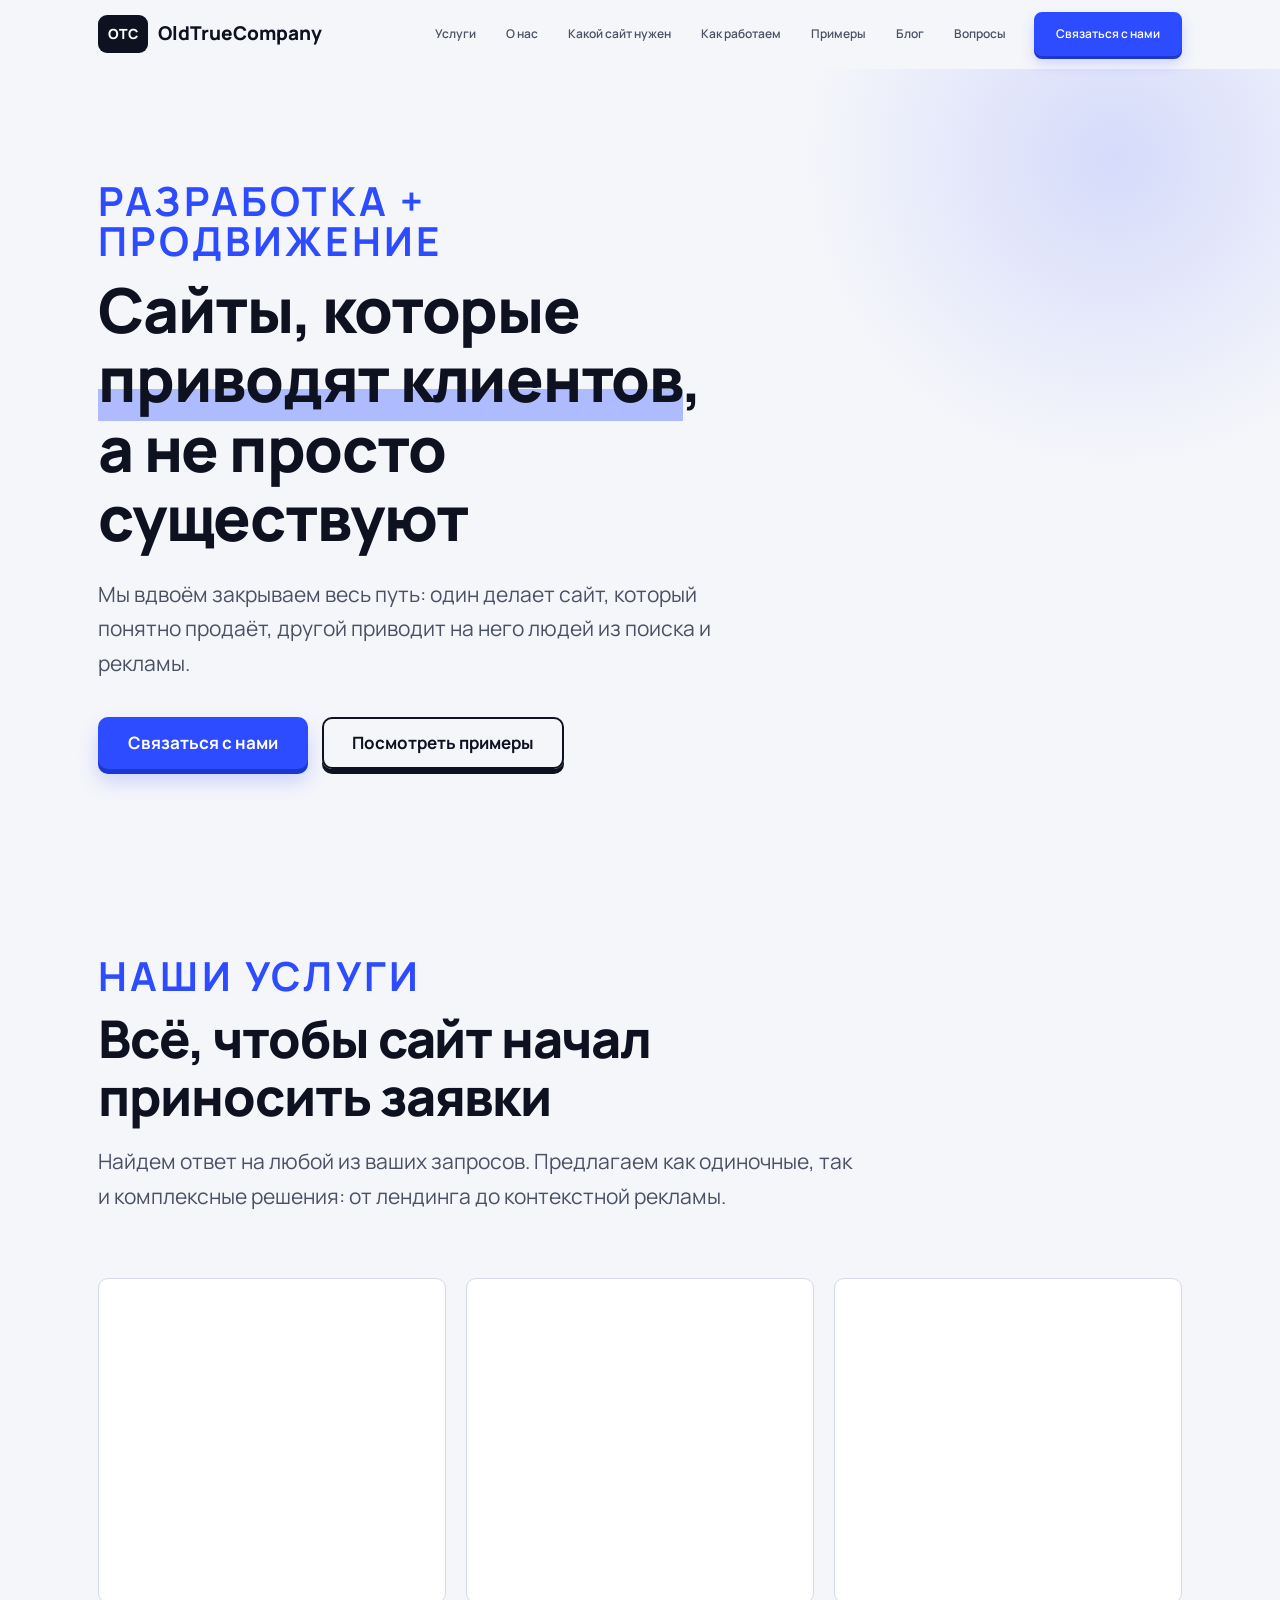
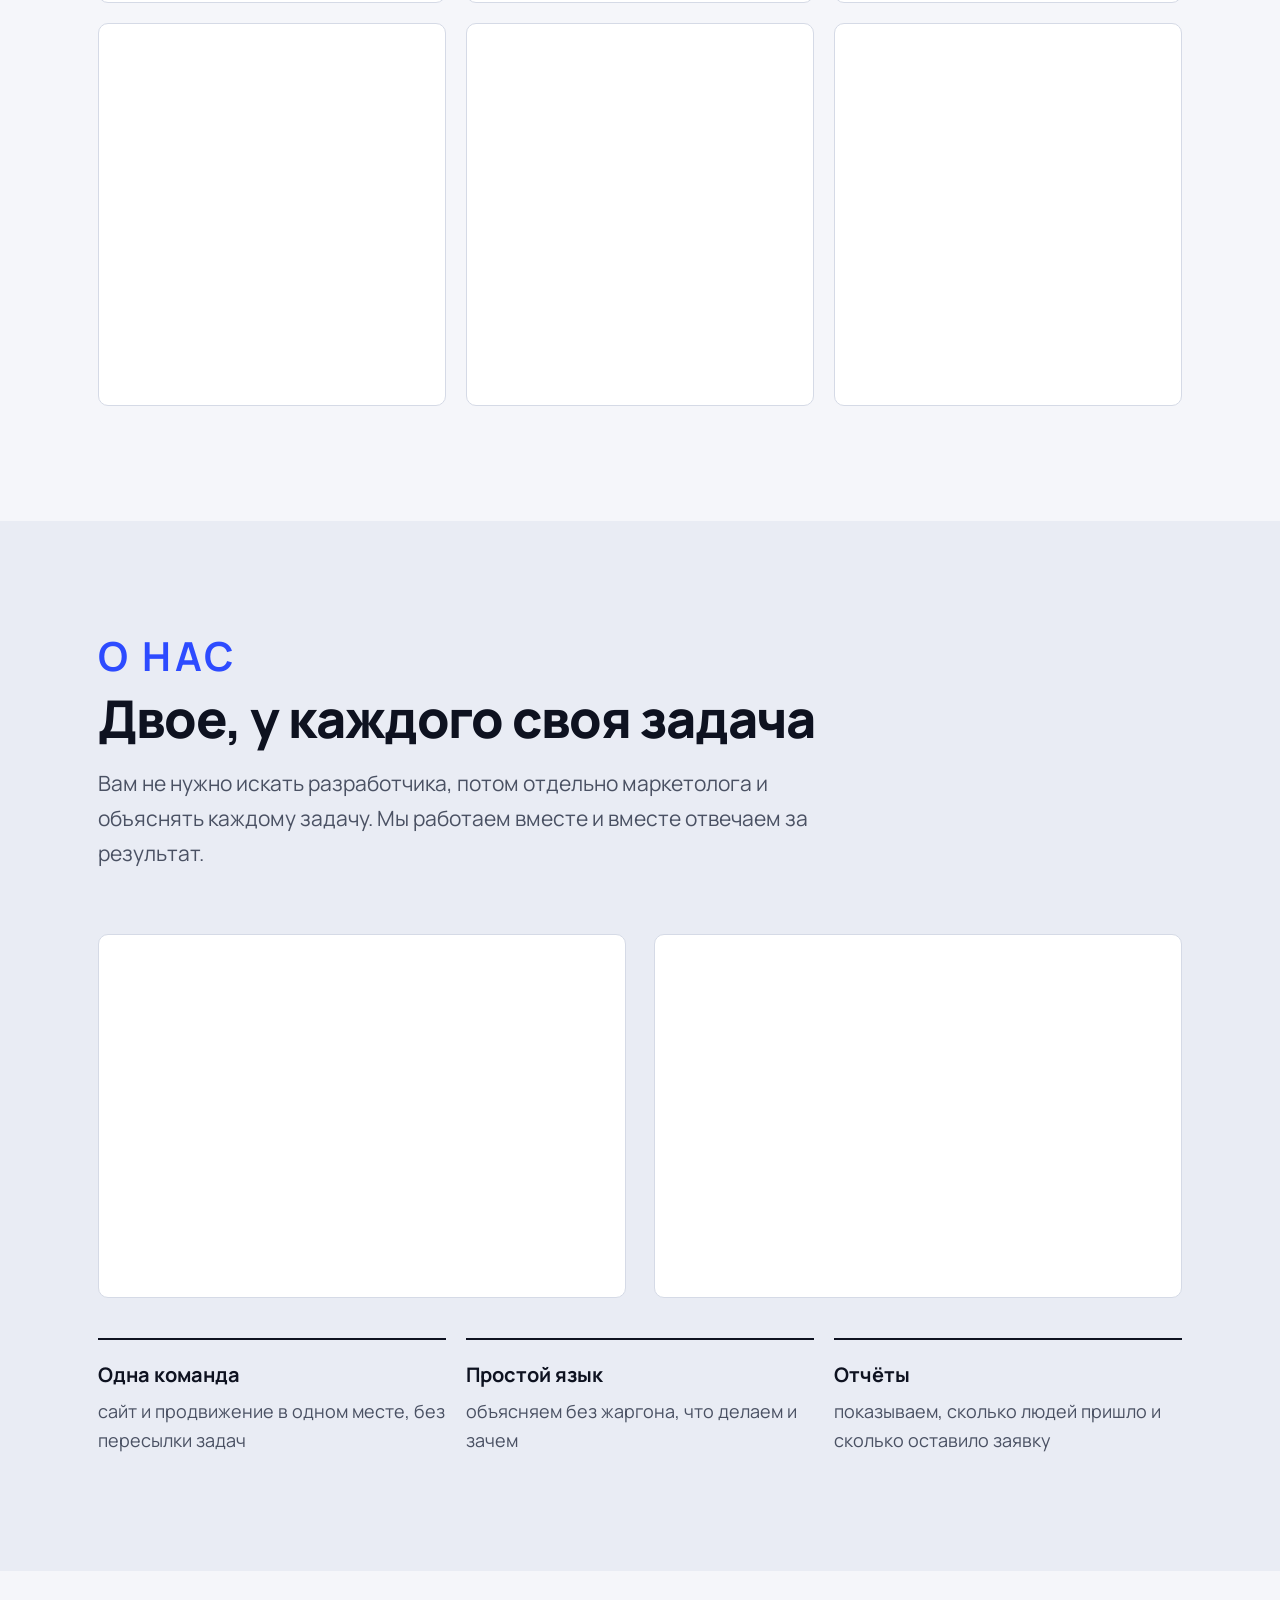
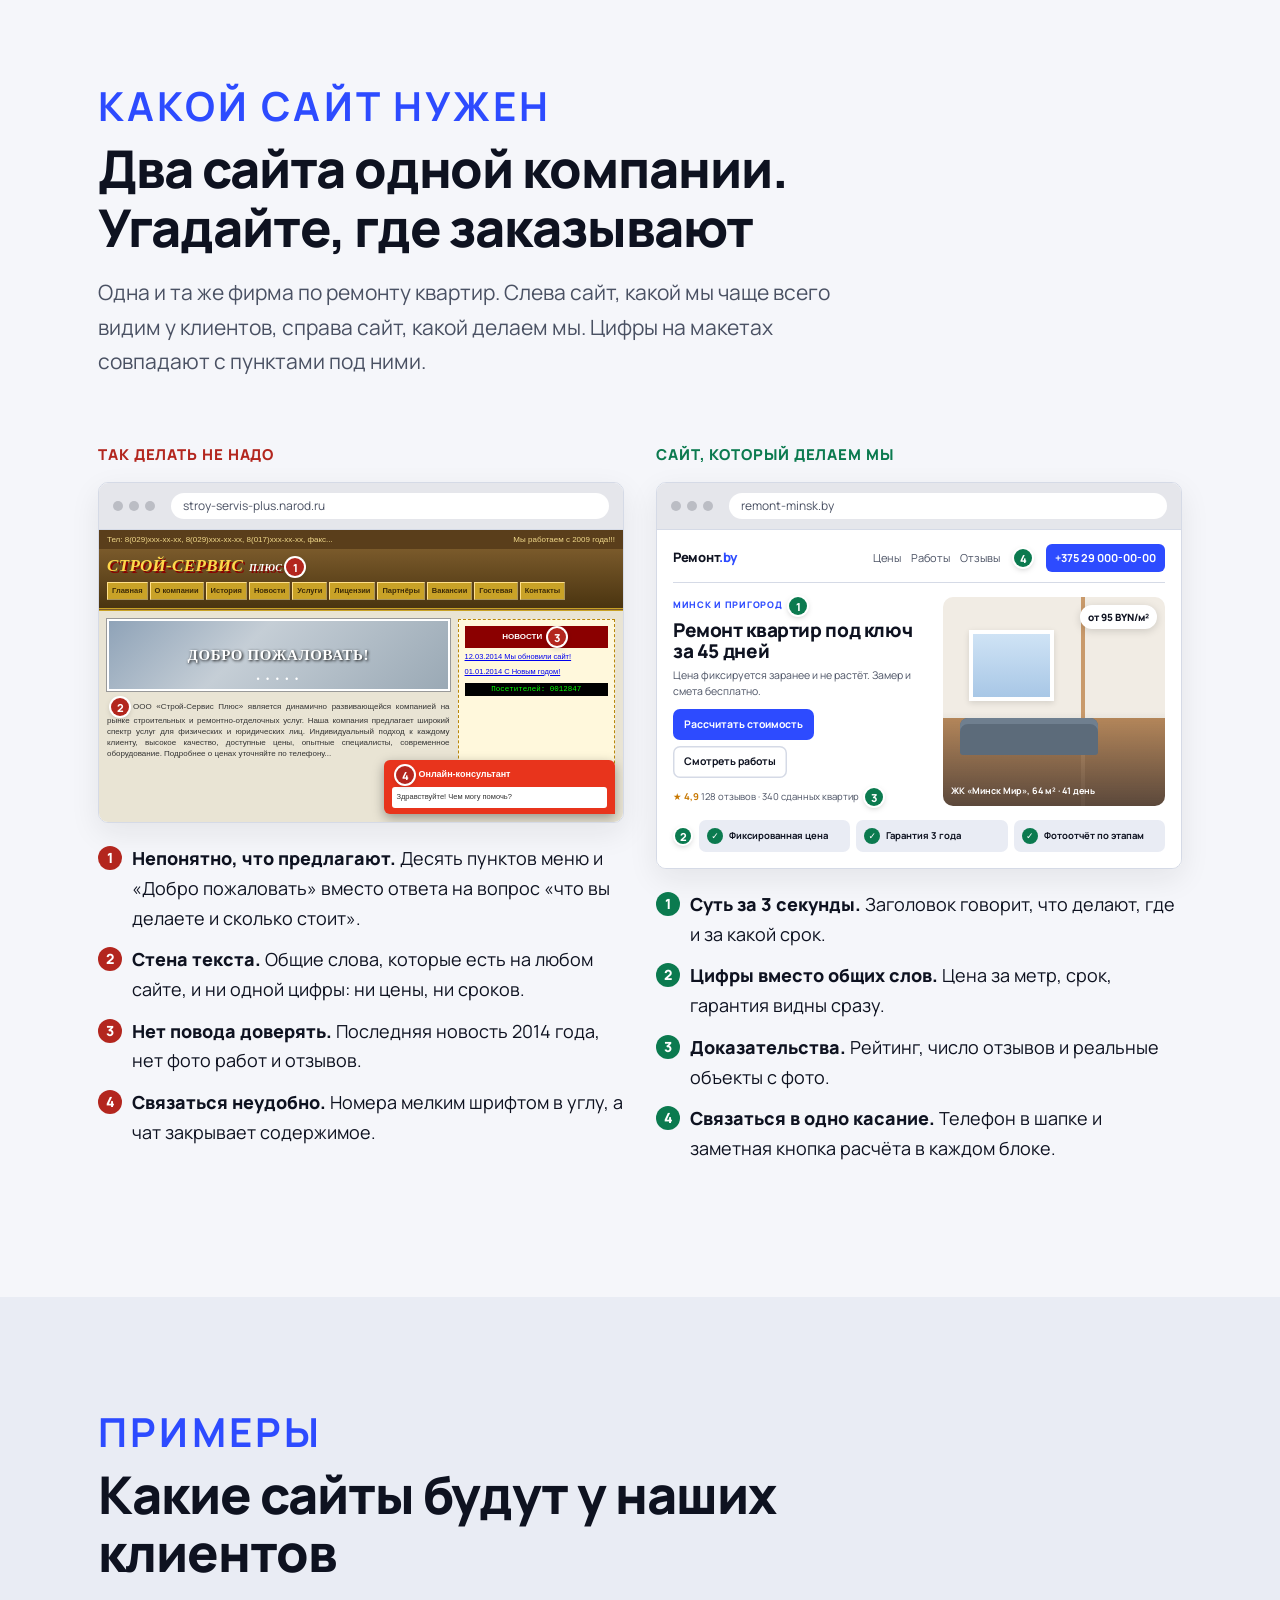
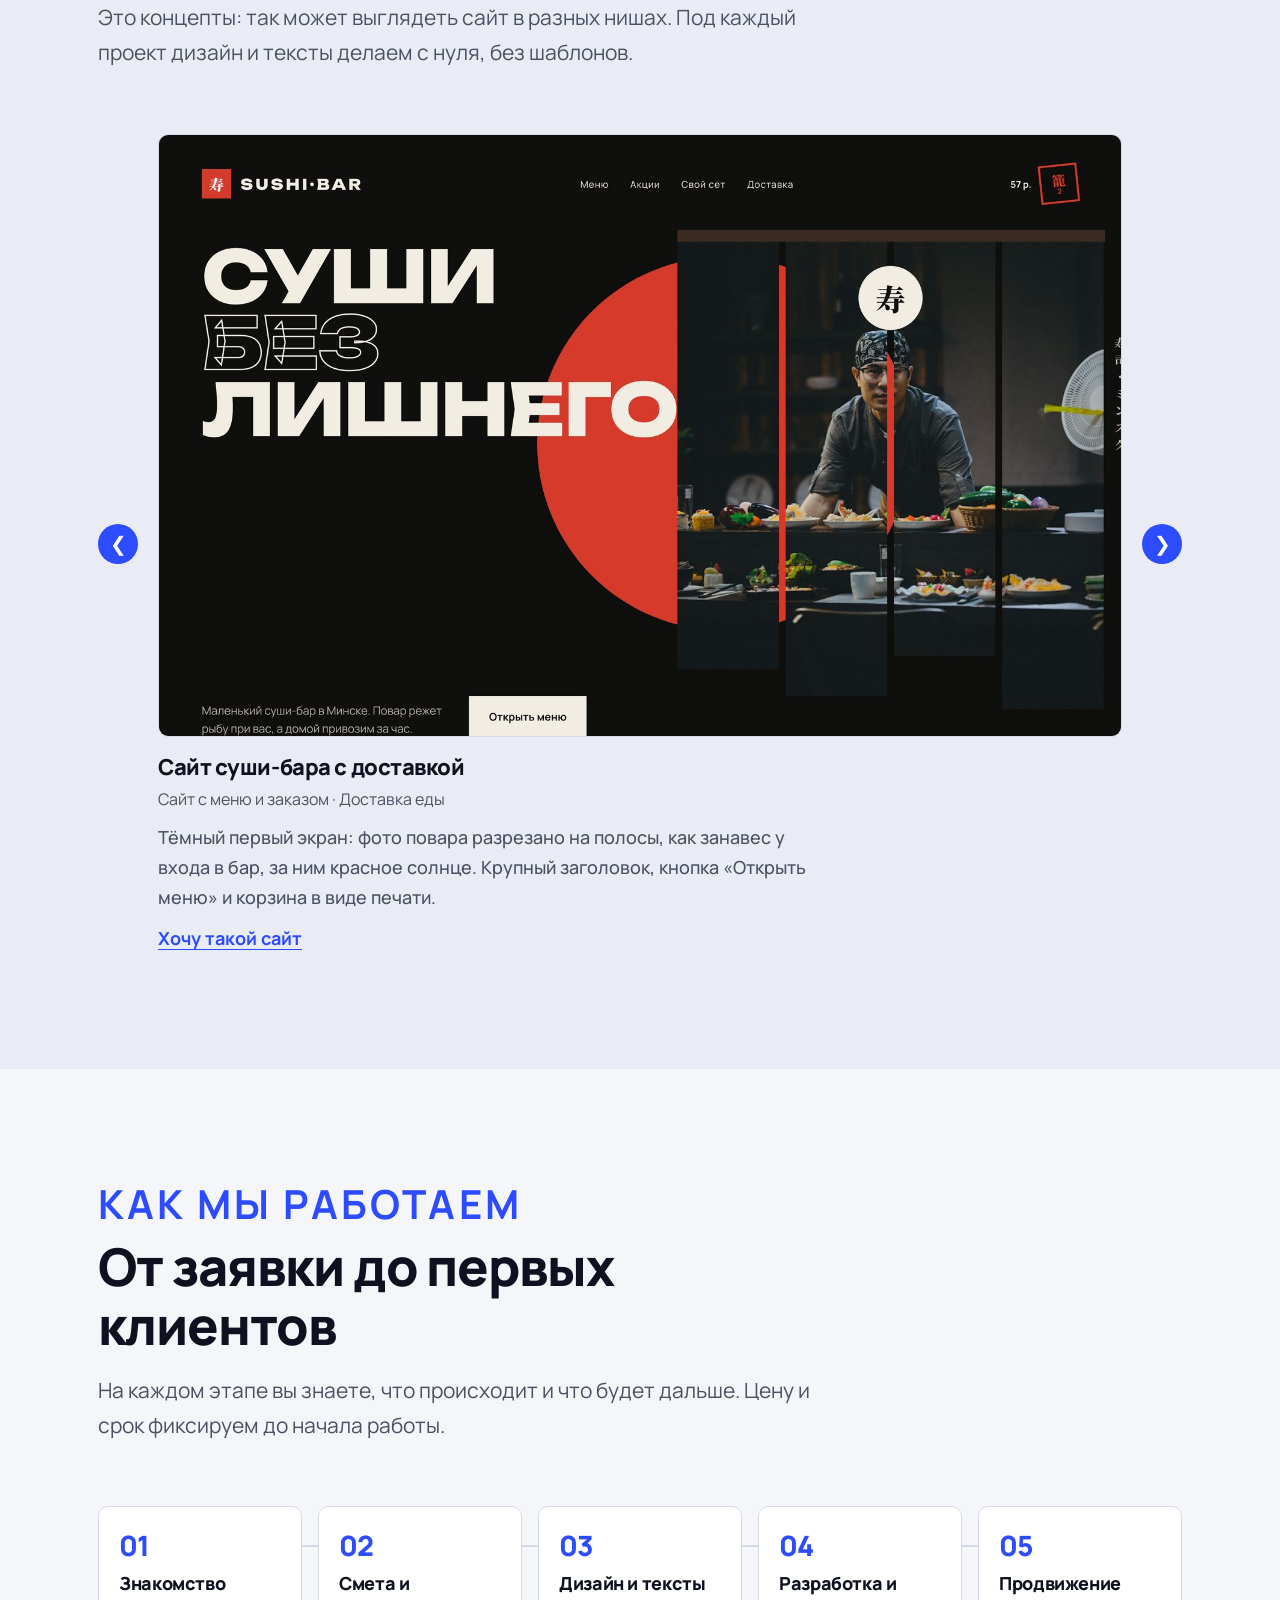
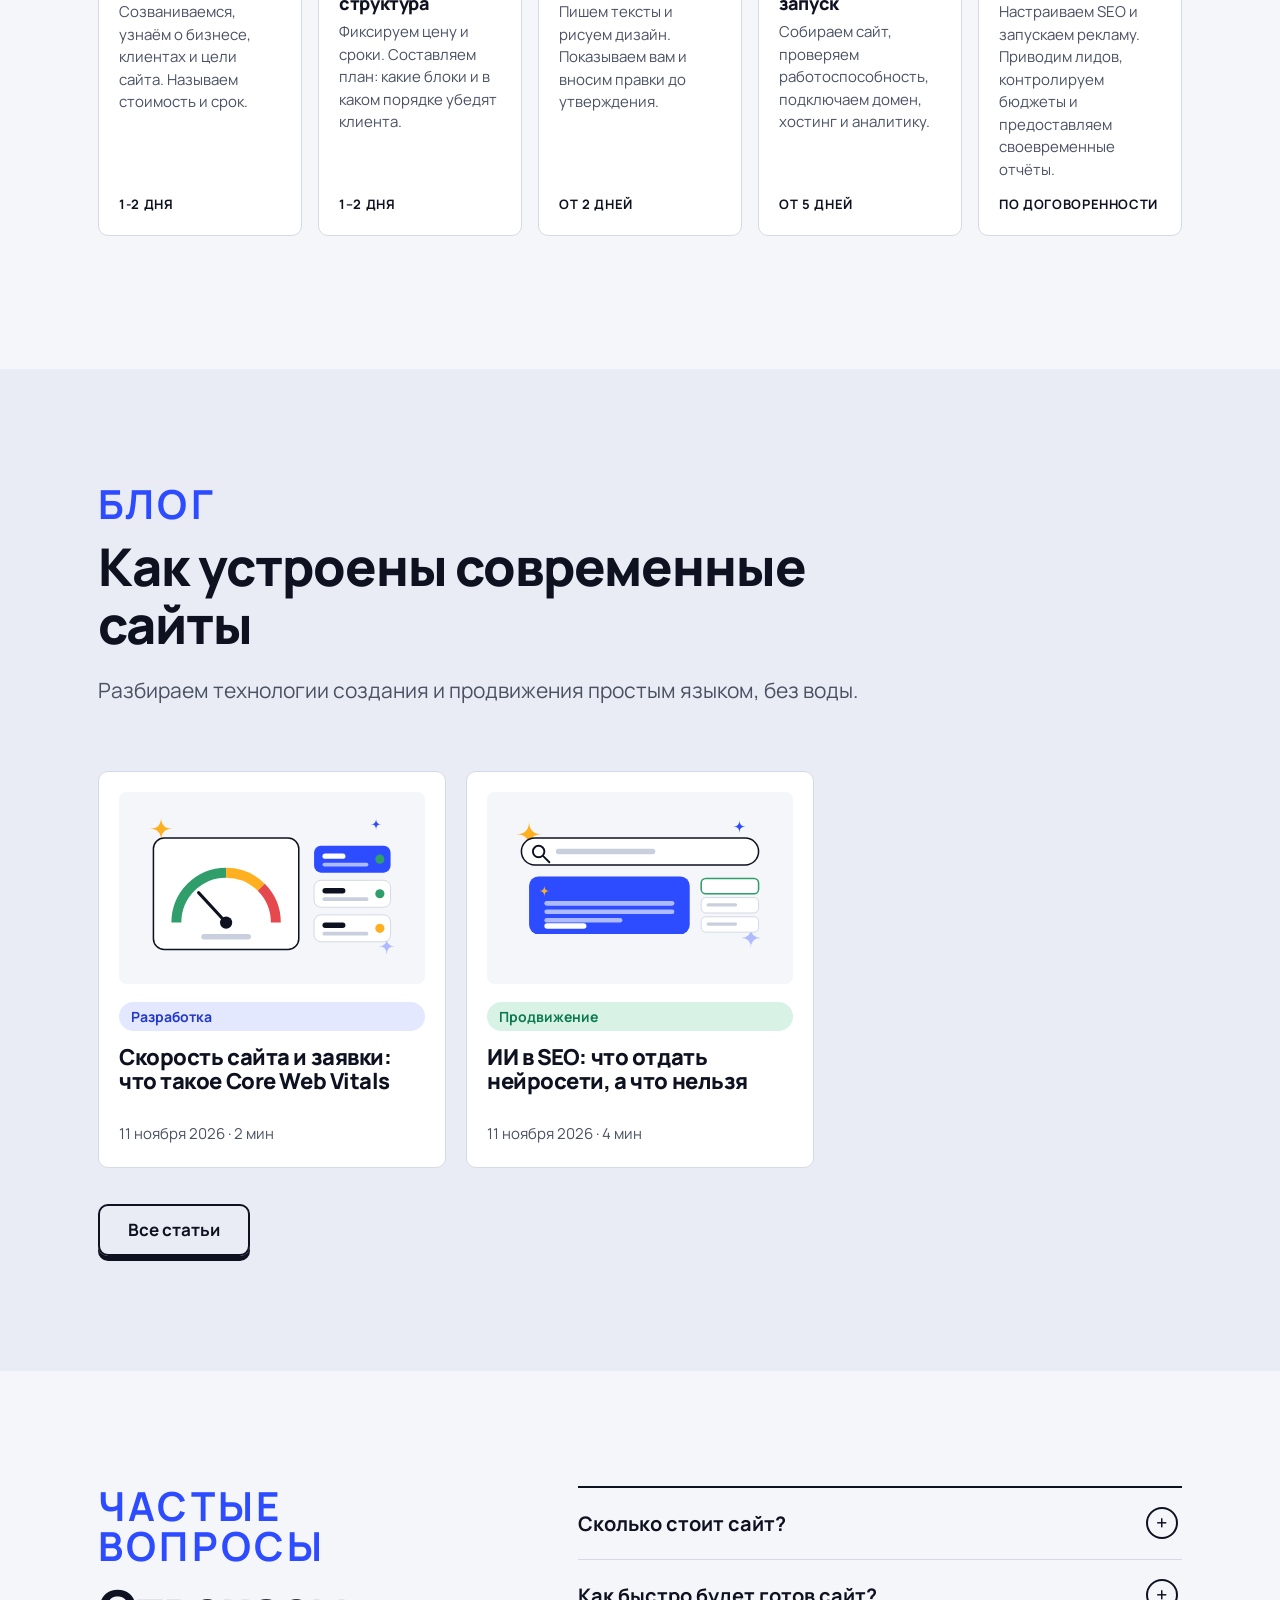
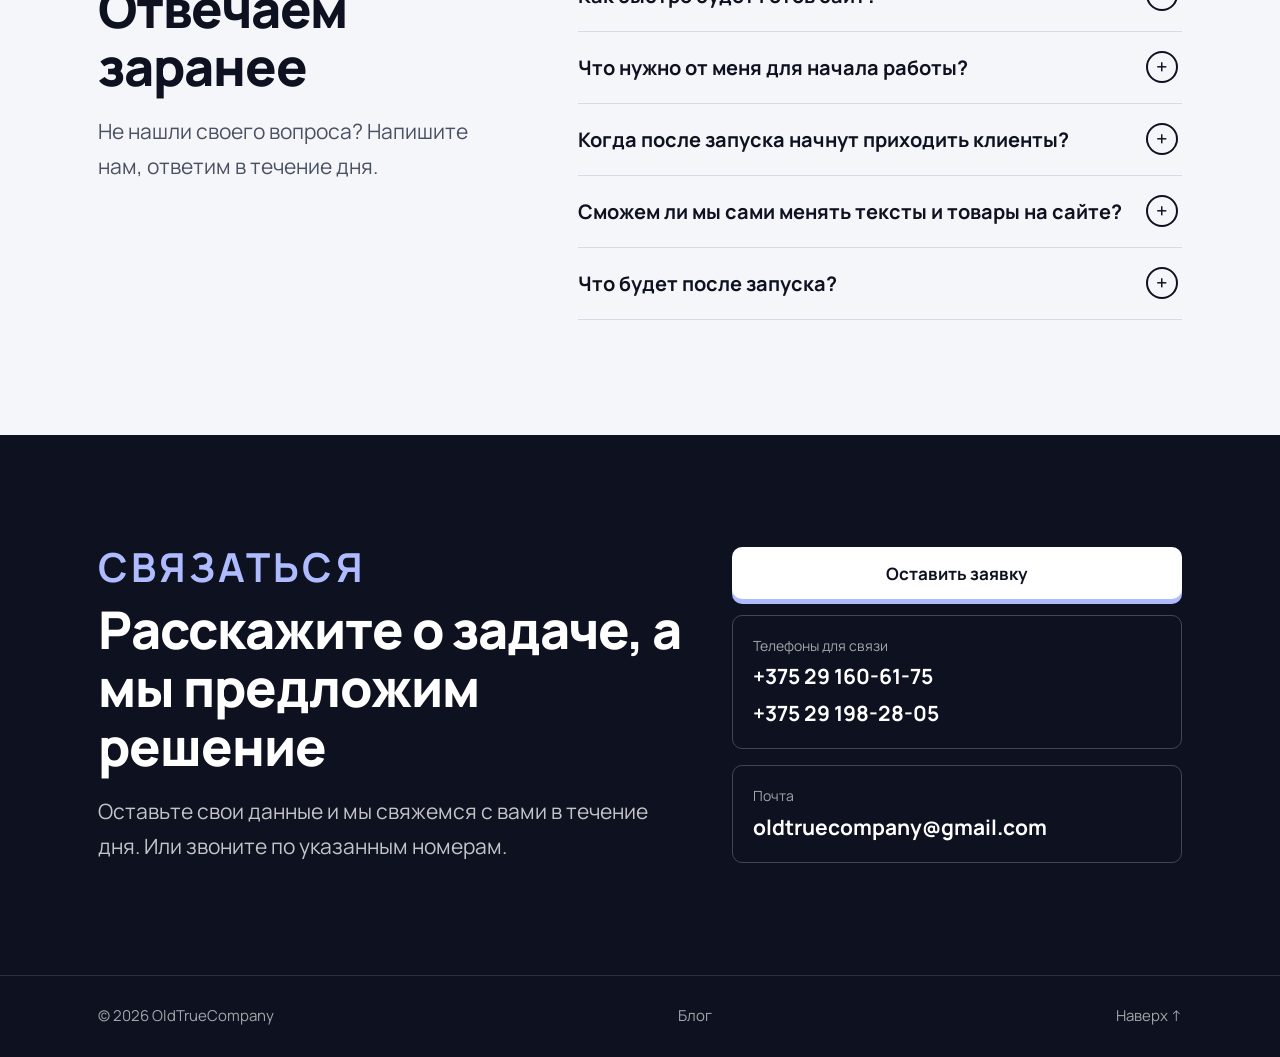
==== commit b9f8ace3: "Осветлить фото Богдана, опечатка «завпросов» Co-Authored-By: Claude Opus 5.5 <noreply@anthropic.com>" ====
--- a/index.html
+++ b/index.html
@@ -67,7 +67,7 @@
     <header class="section__head">
       <p class="eyebrow">Наши услуги</p>
       <h2>Всё, чтобы сайт начал приносить заявки</h2>
-      <p class="lead">Найдем ответ на любой из ваших завпросов. Предлагаем как одиночные, так и комплексные решения: от лендинга до контекстной рекламы.</p>
+      <p class="lead">Найдем ответ на любой из ваших запросов. Предлагаем как одиночные, так и комплексные решения: от лендинга до контекстной рекламы.</p>
     </header>
 
     <div class="cards">
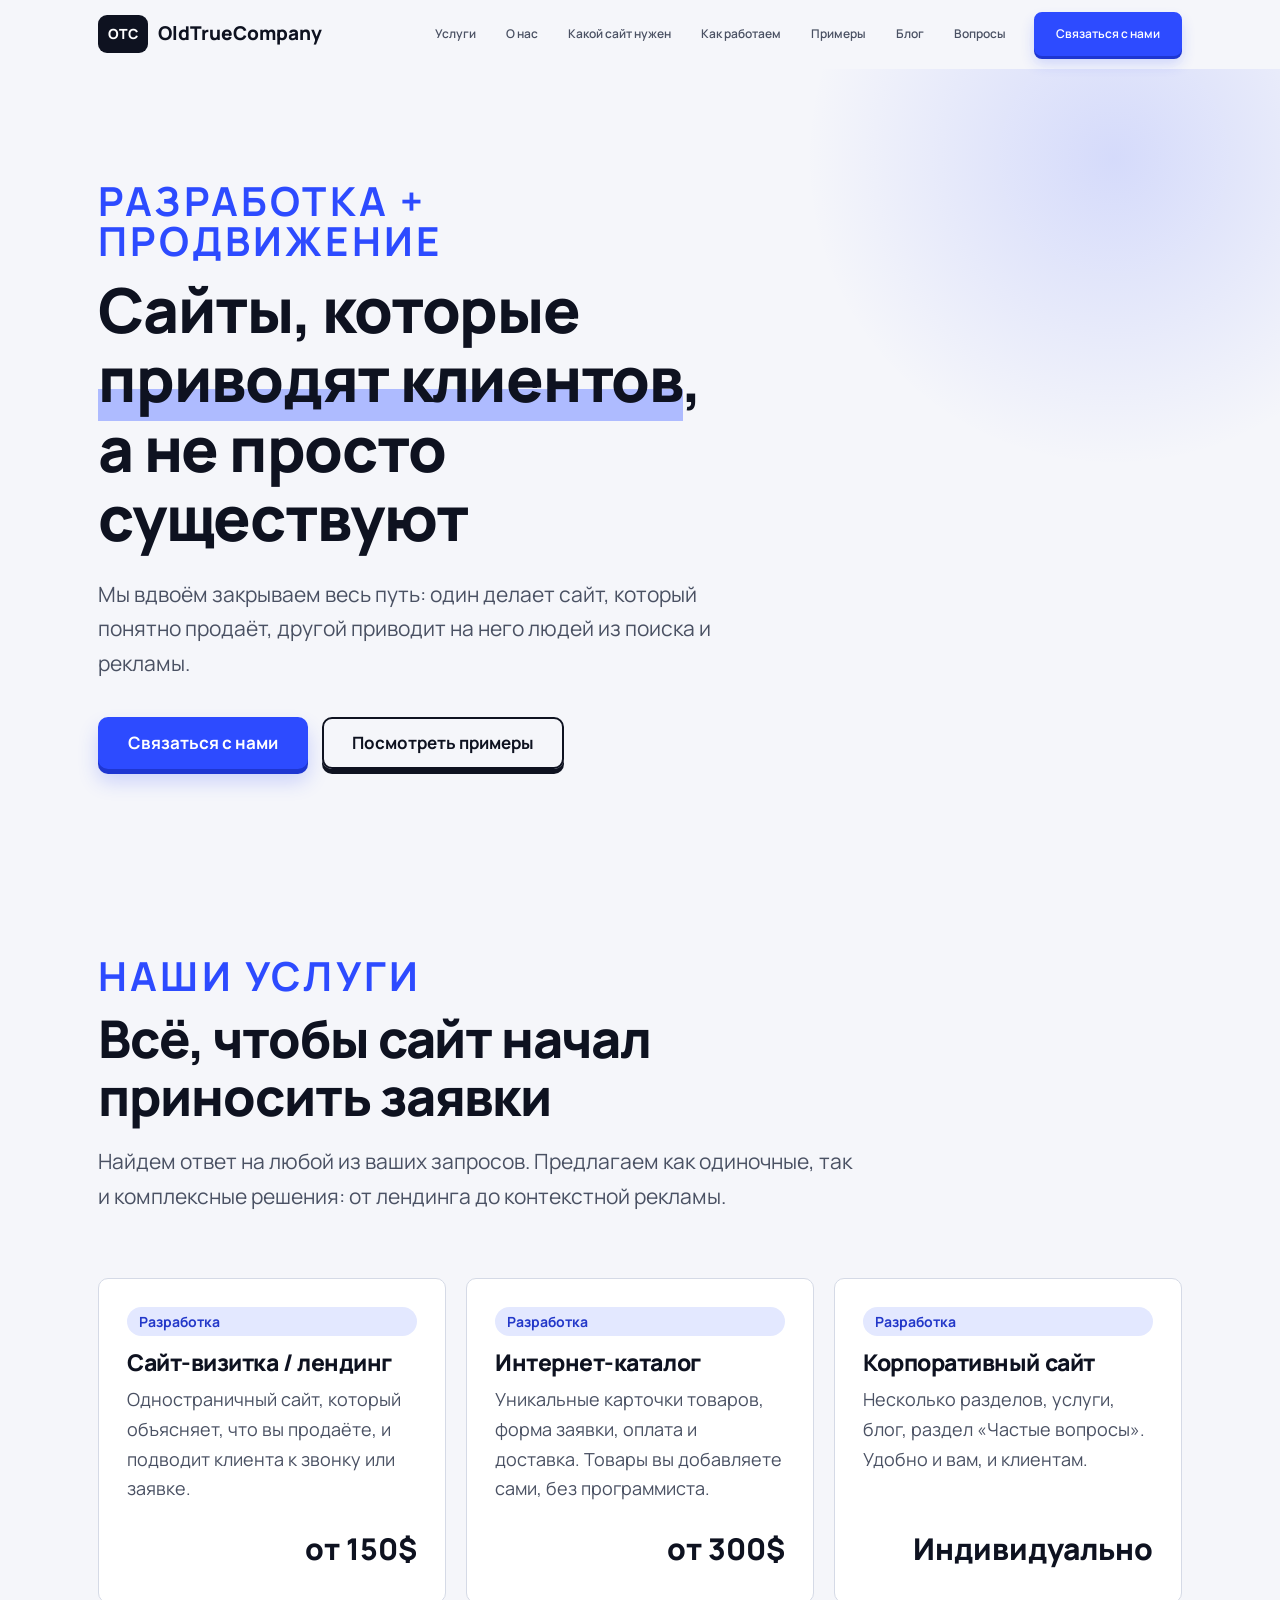
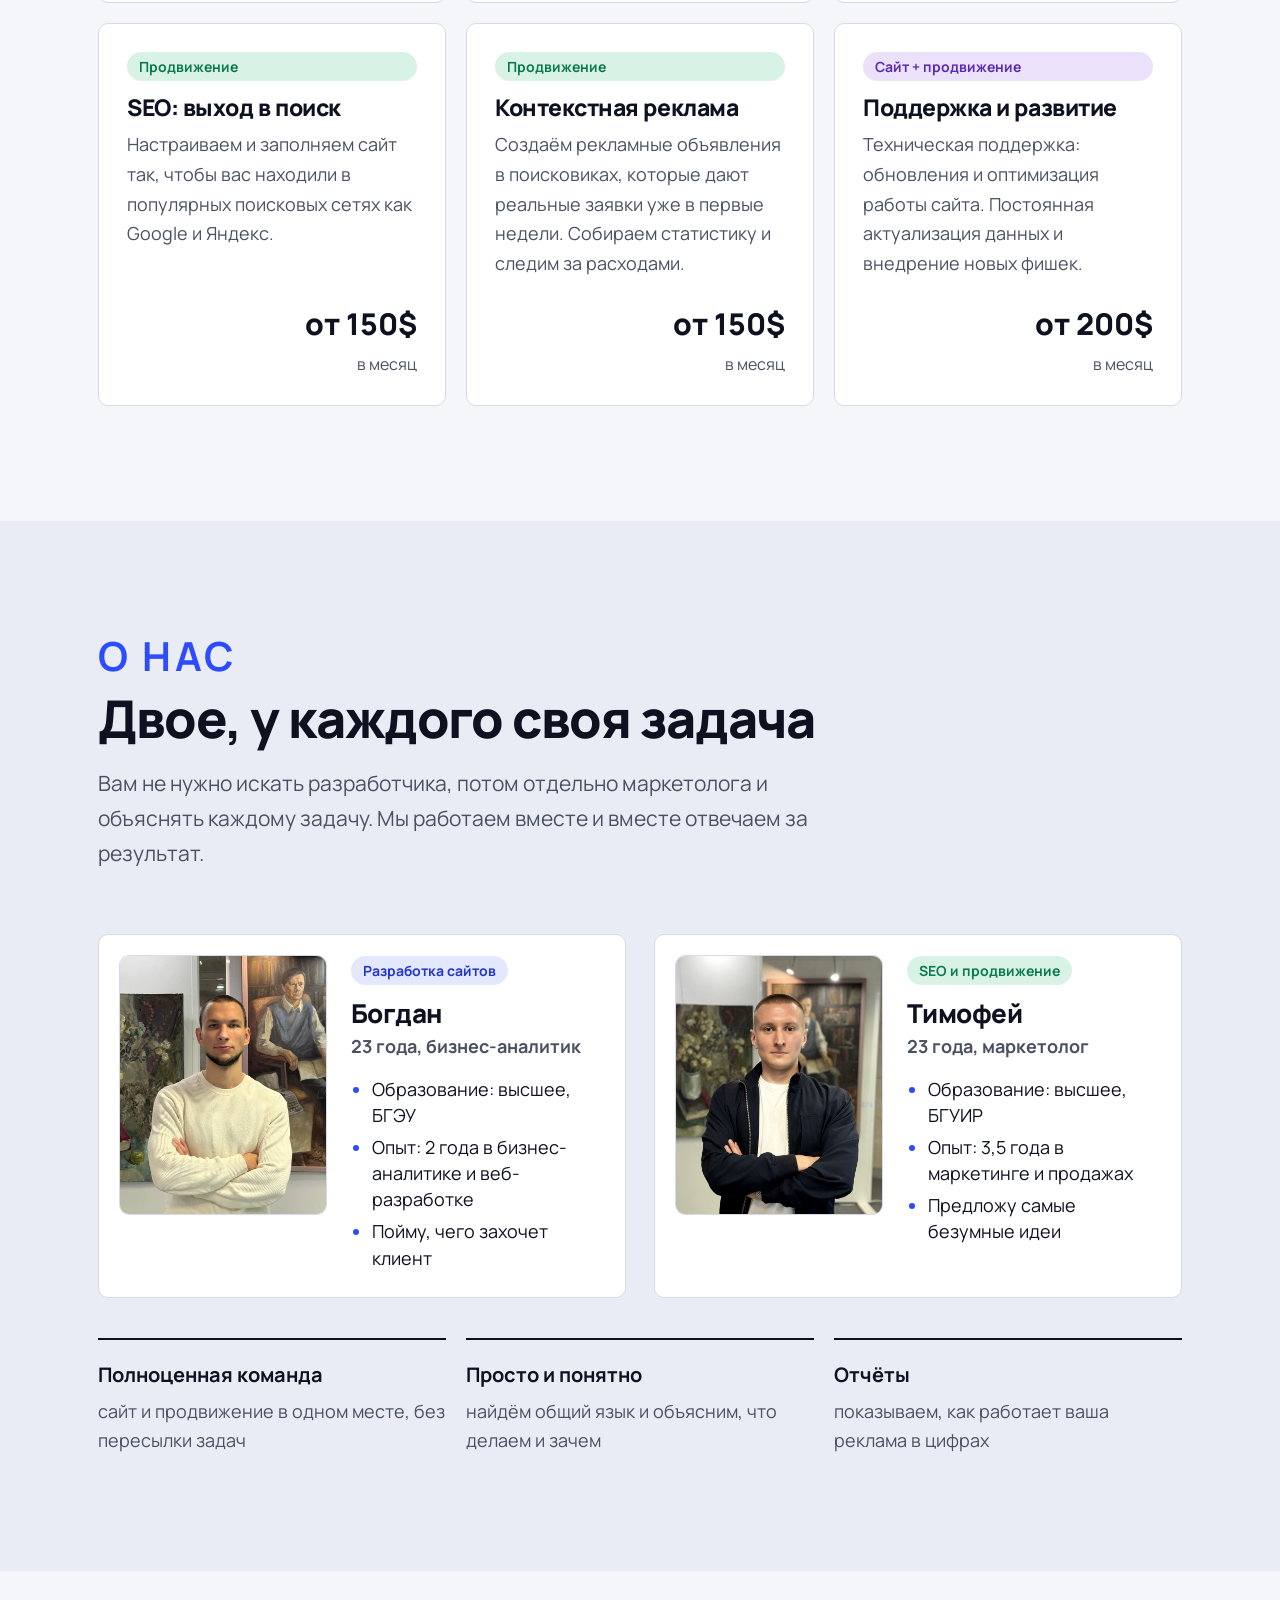
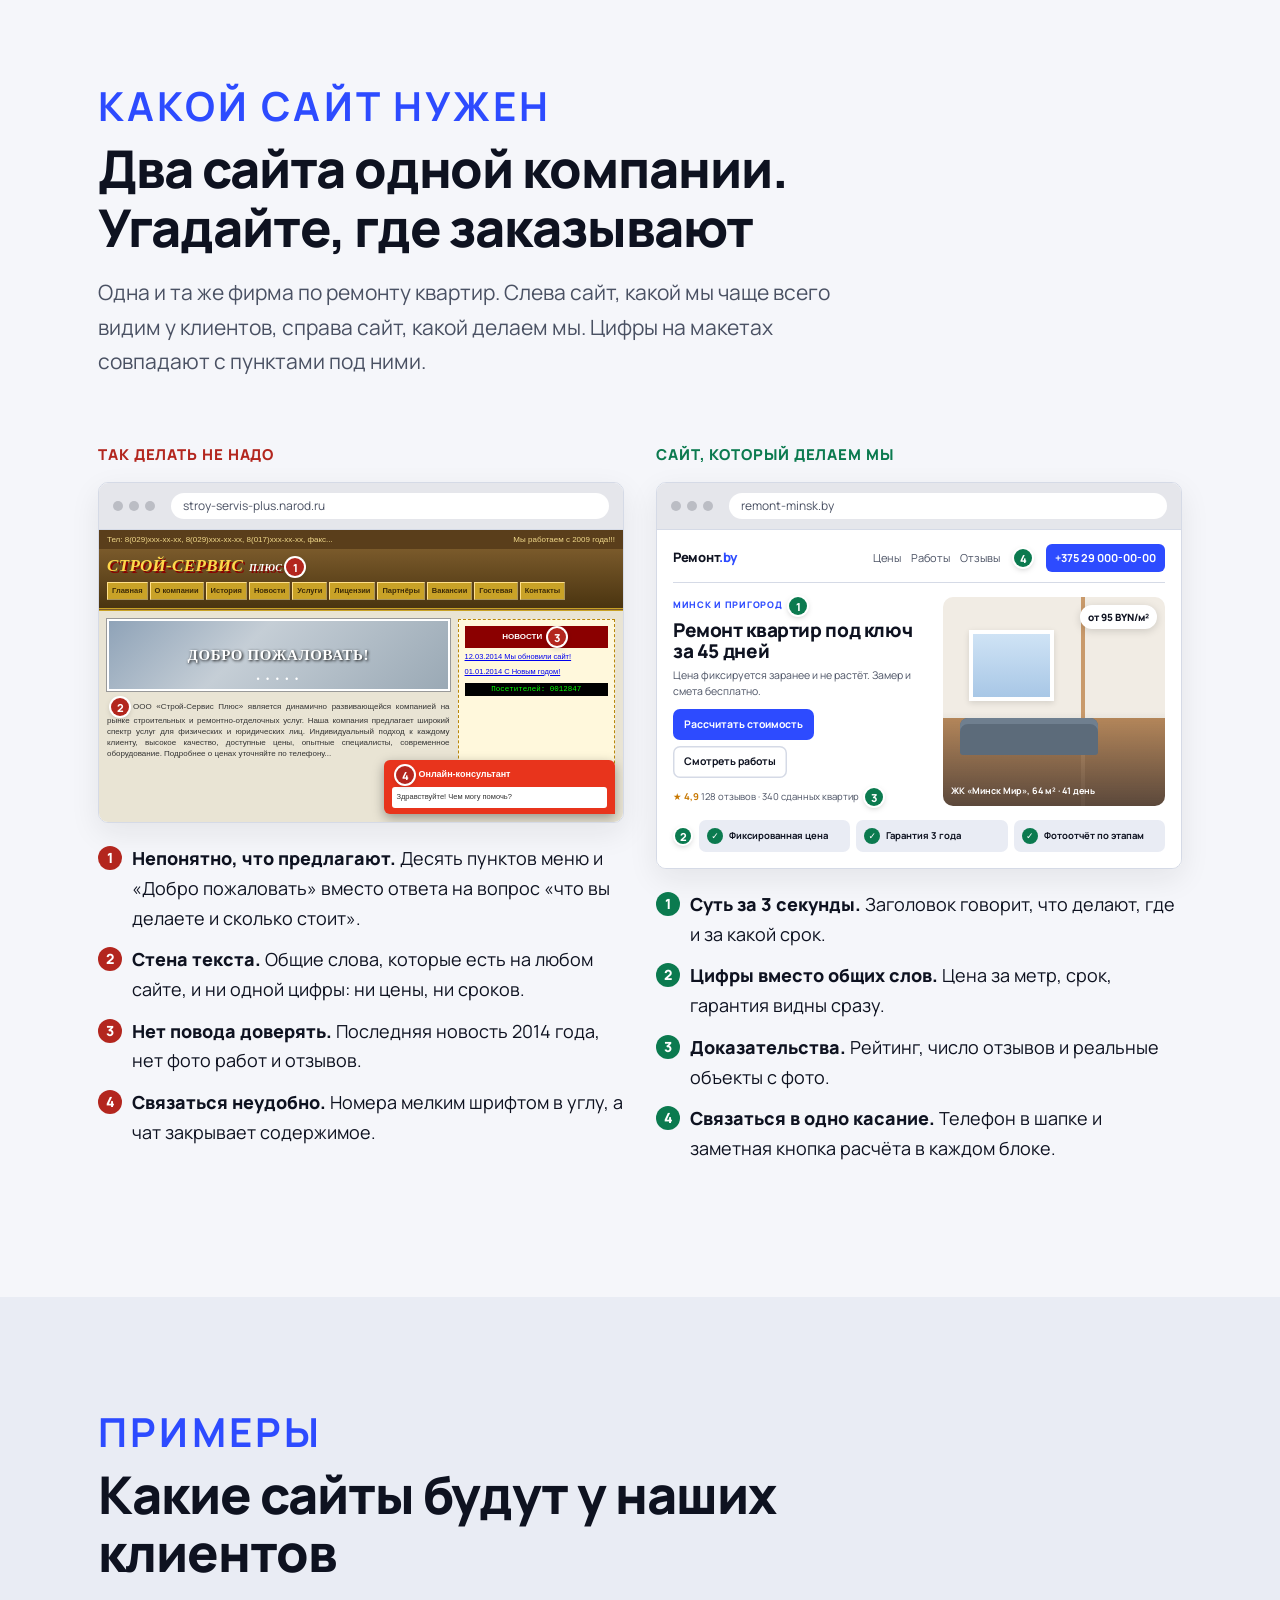
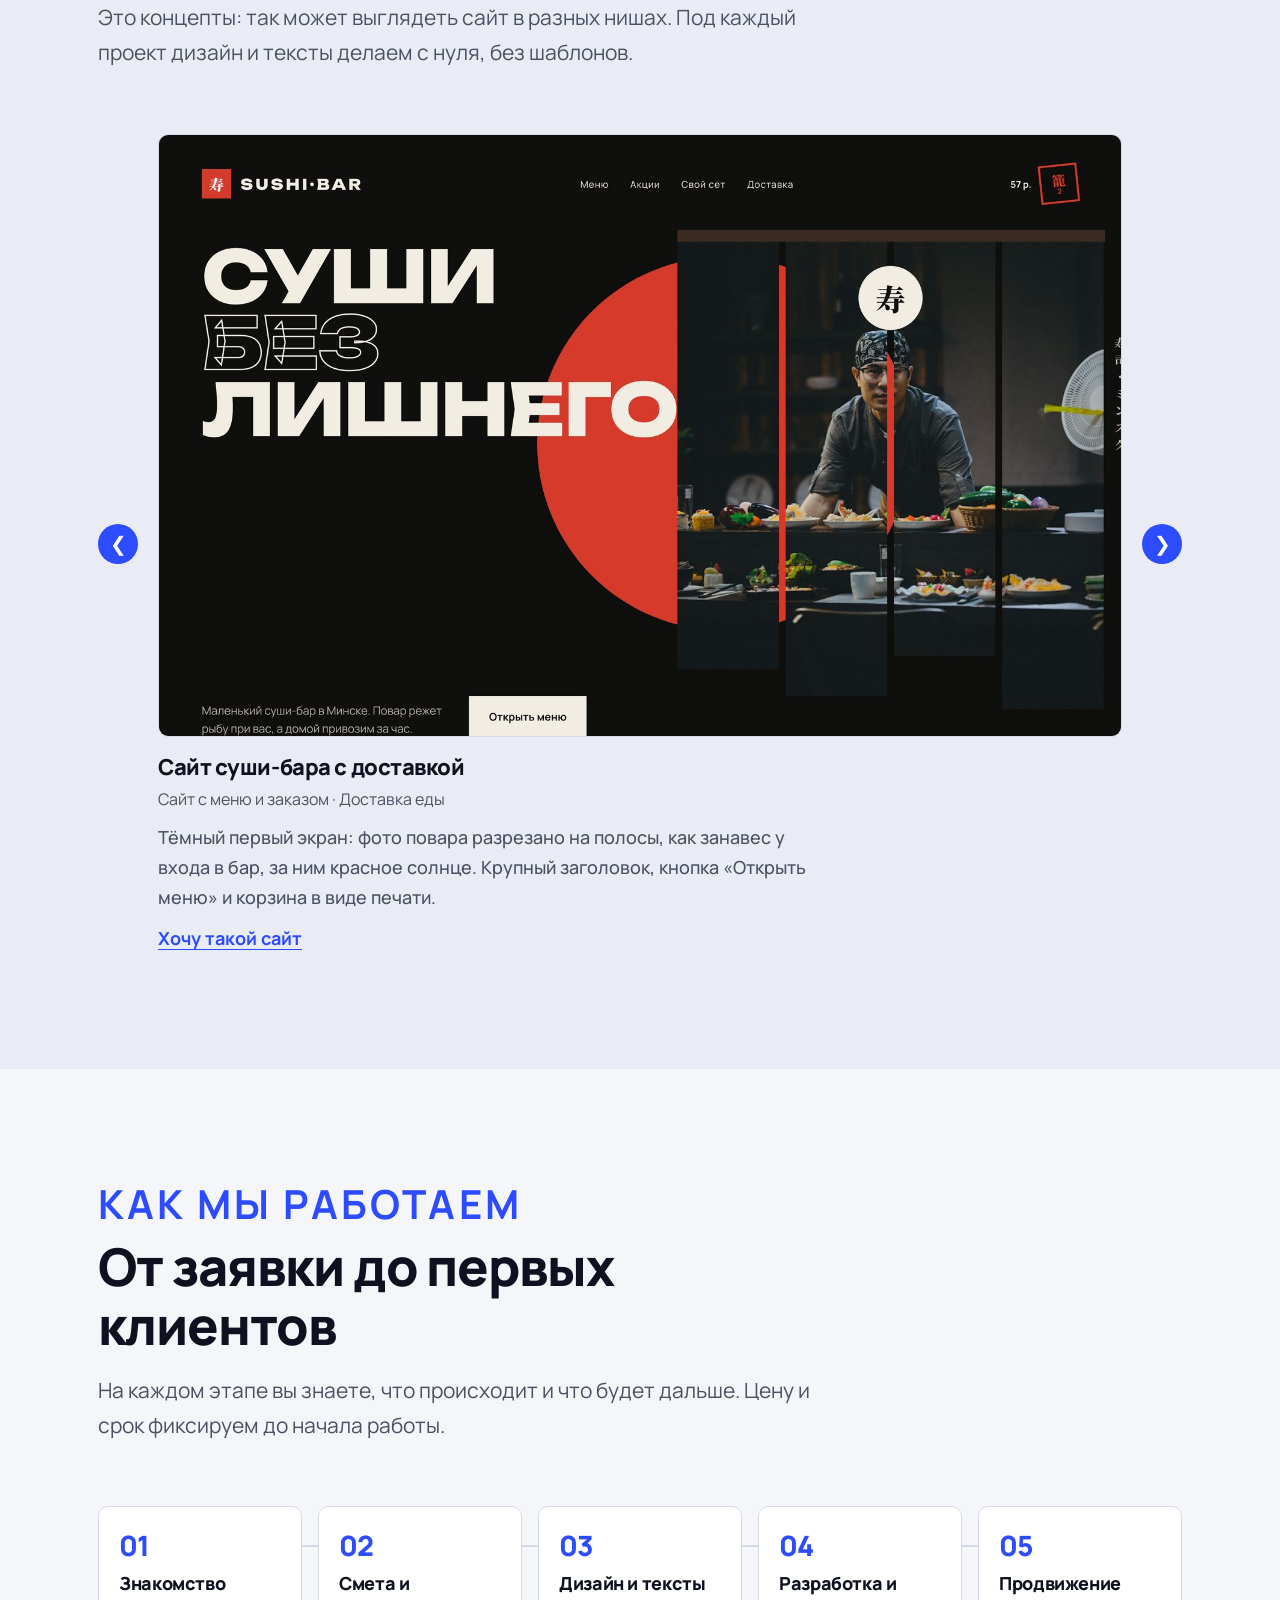
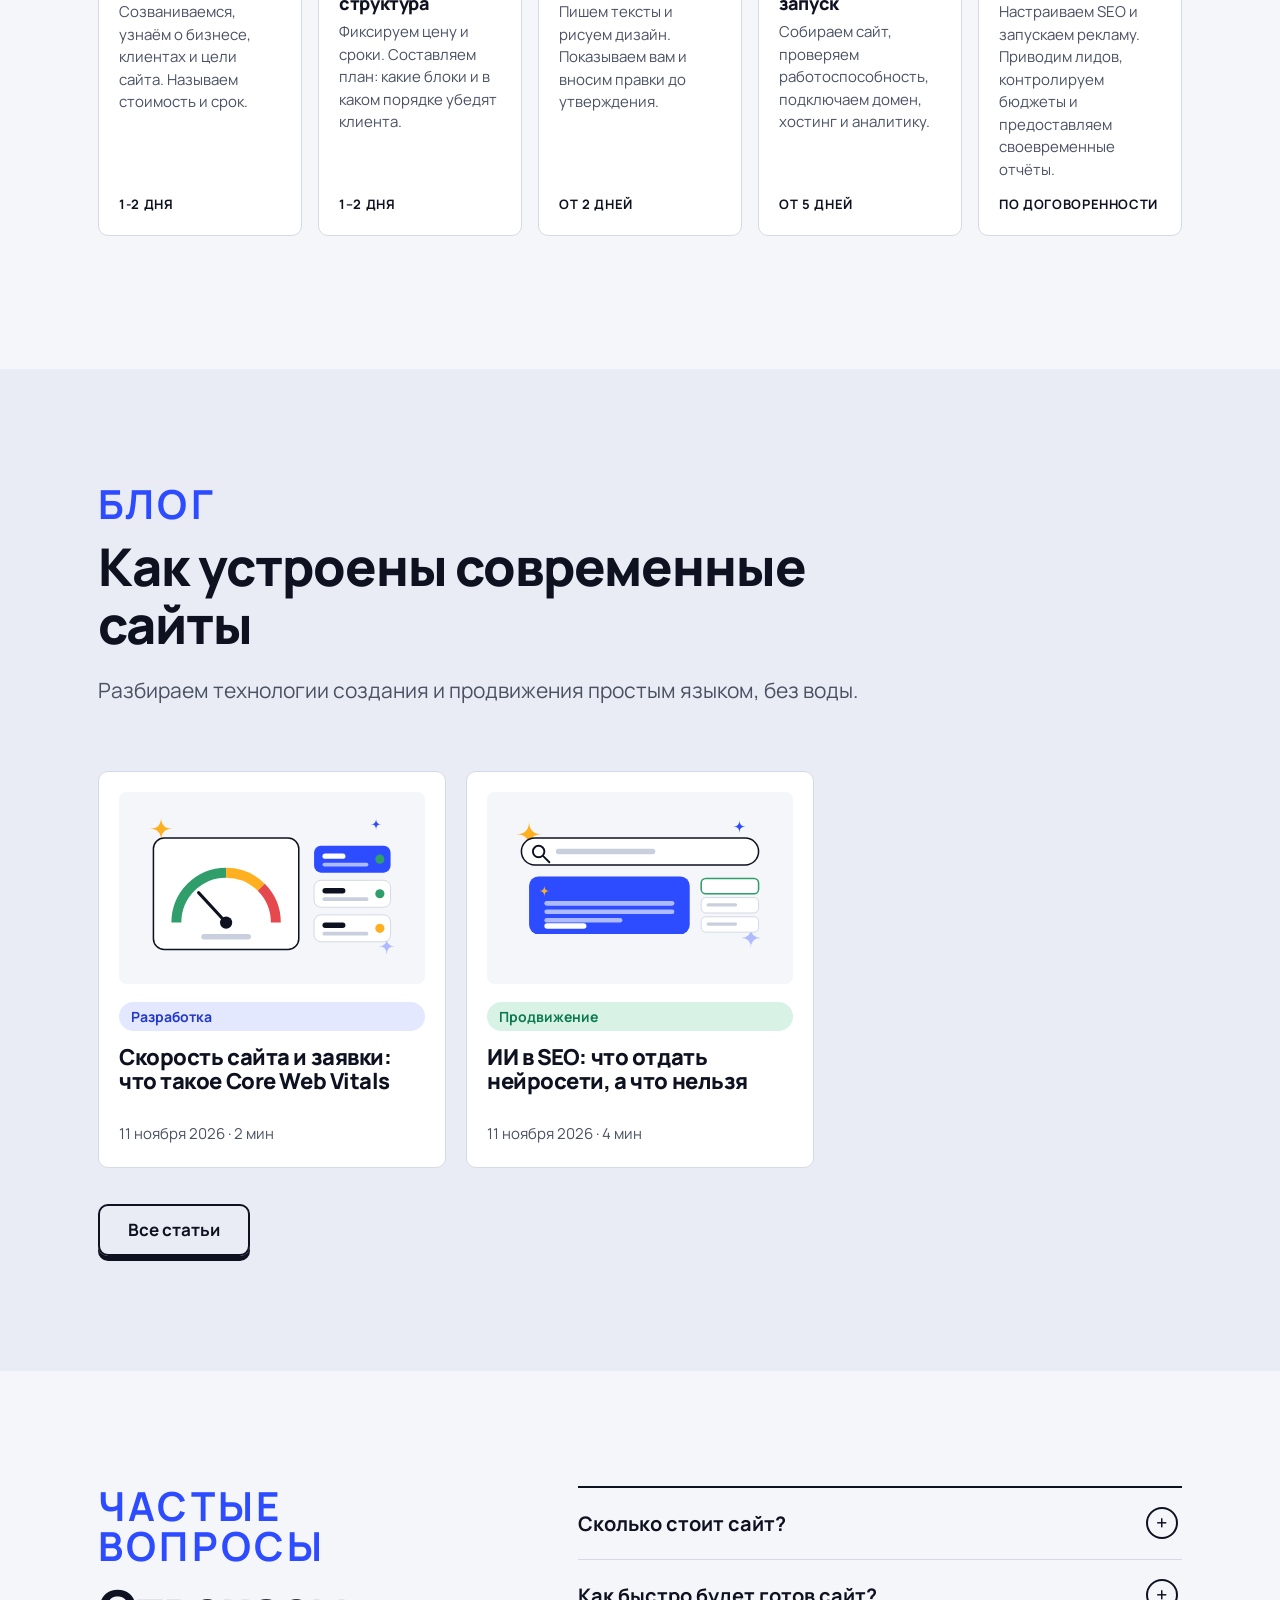
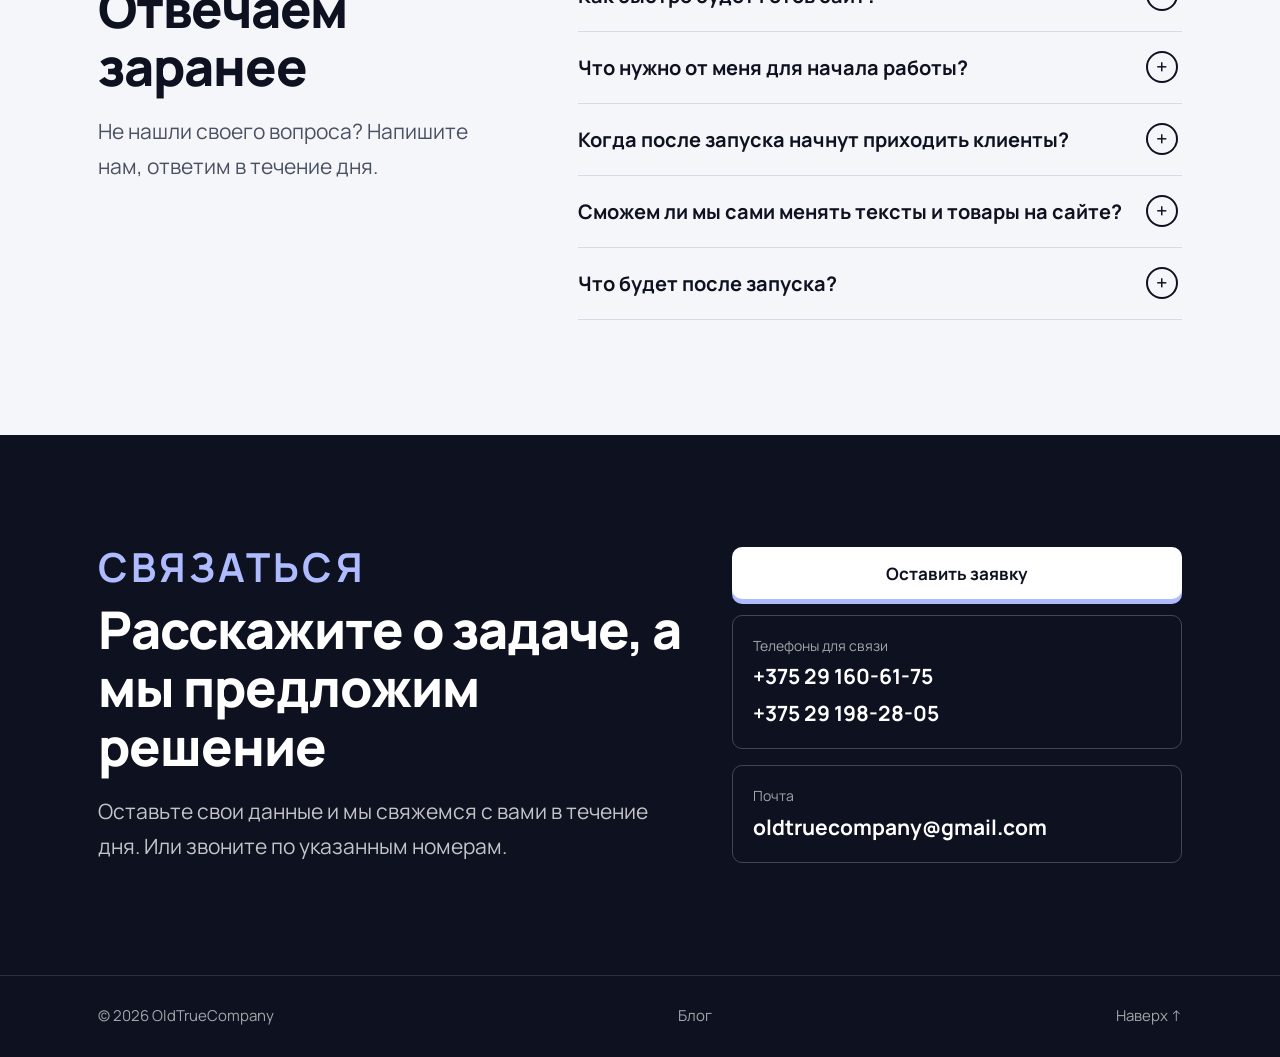
==== commit bdcb7f3f: "гоу" ====
--- a/index.html
+++ b/index.html
@@ -150,9 +150,9 @@
     </div>
 
     <ul class="facts">
-      <li><b>Одна команда</b><span>сайт и продвижение в одном месте, без пересылки задач</span></li>
-      <li><b>Простой язык</b><span>объясняем без жаргона, что делаем и зачем</span></li>
-      <li><b>Отчёты</b><span>показываем, сколько людей пришло и сколько оставило заявку</span></li>
+      <li><b>Полноценная команда</b><span>сайт и продвижение в одном месте, без пересылки задач</span></li>
+      <li><b>Просто и понятно</b><span>найдём общий язык и объясним, что делаем и зачем</span></li>
+      <li><b>Отчёты</b><span>показываем, как работает ваша реклама в цифрах</span></li>
     </ul>
   </div>
 </section>
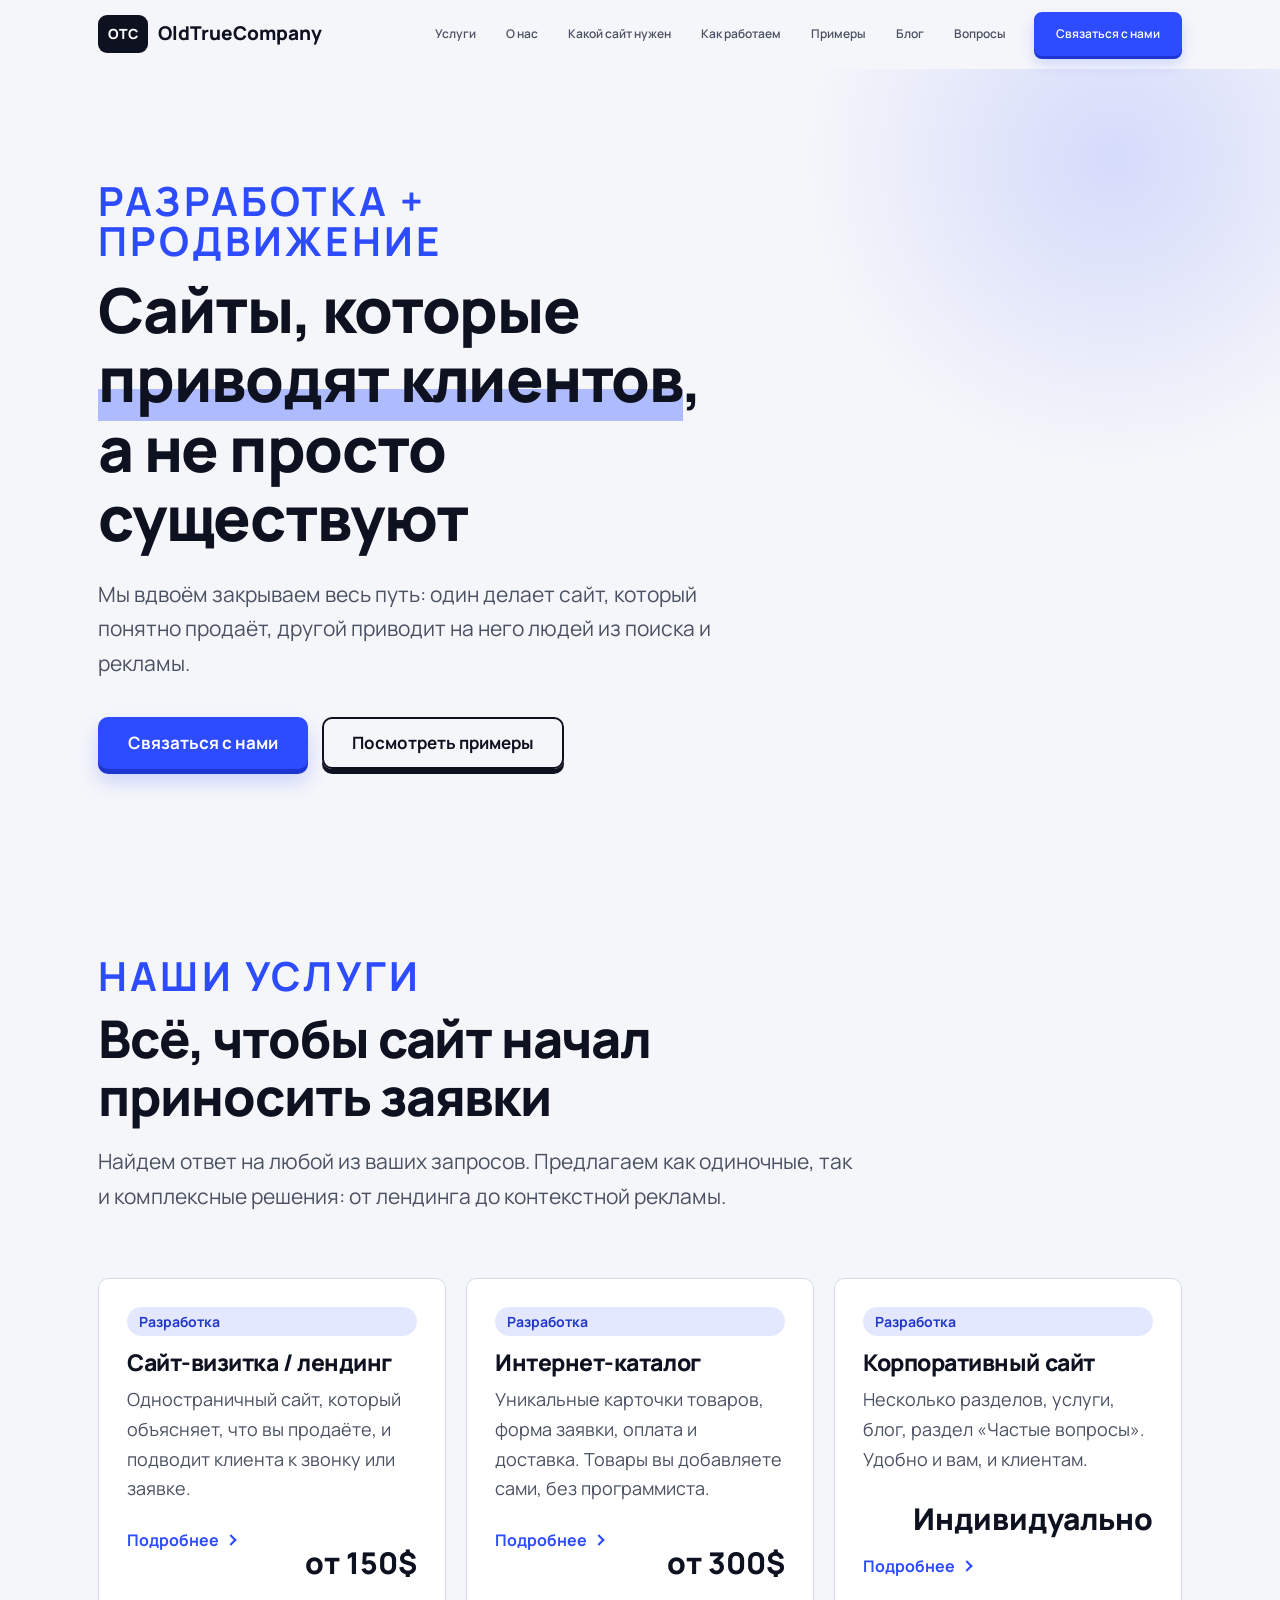
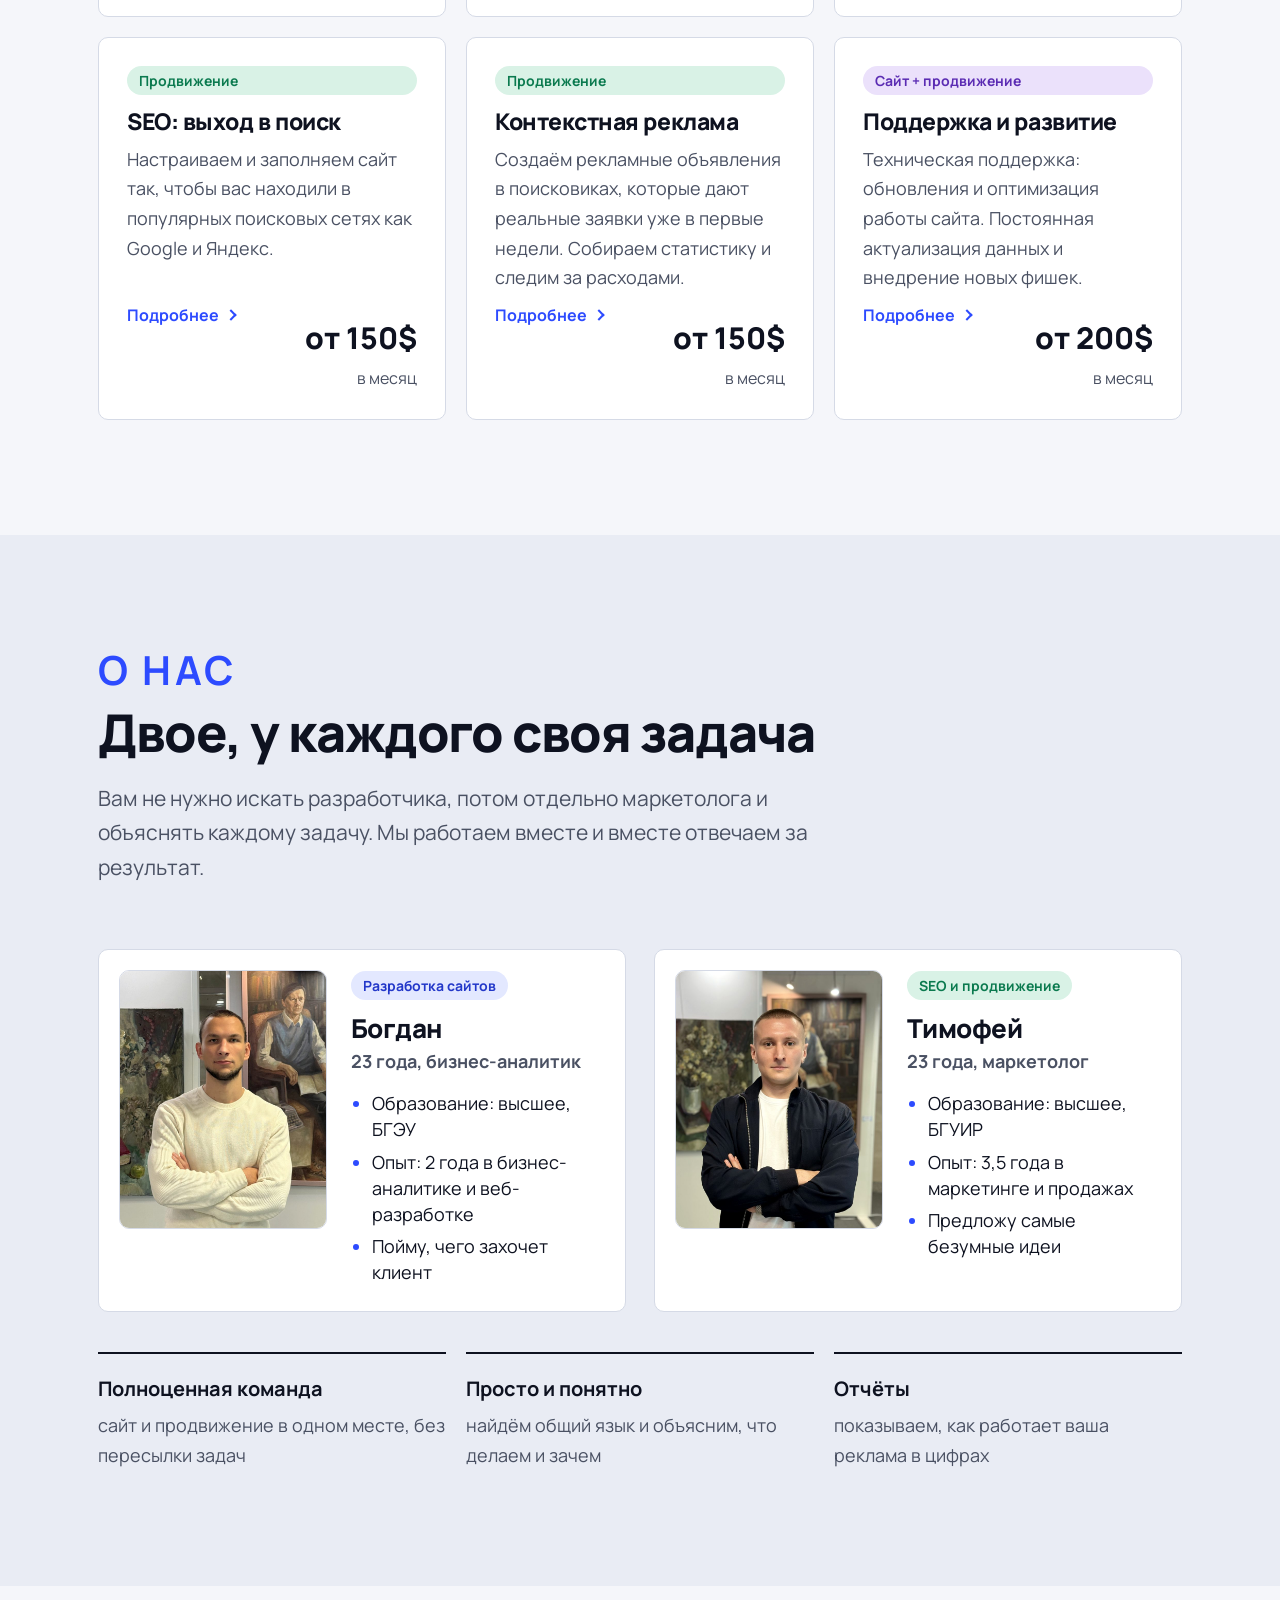
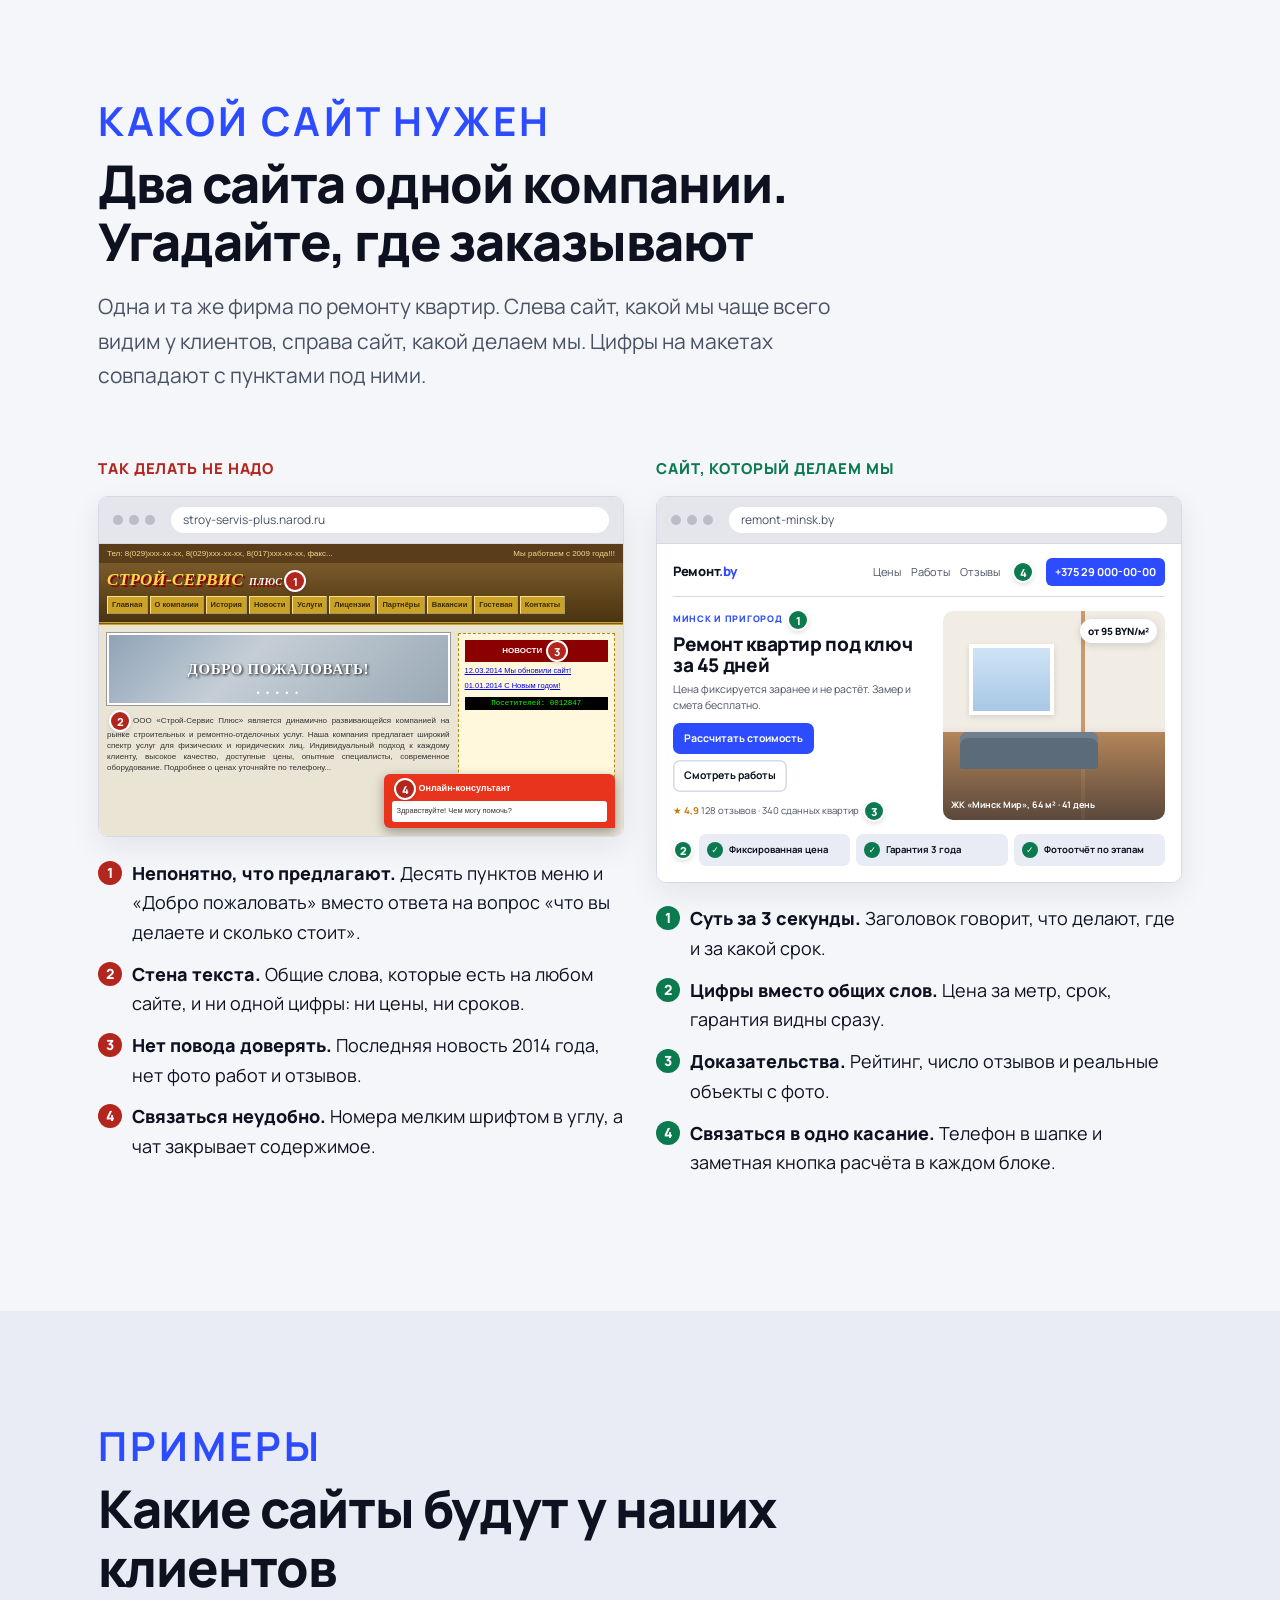
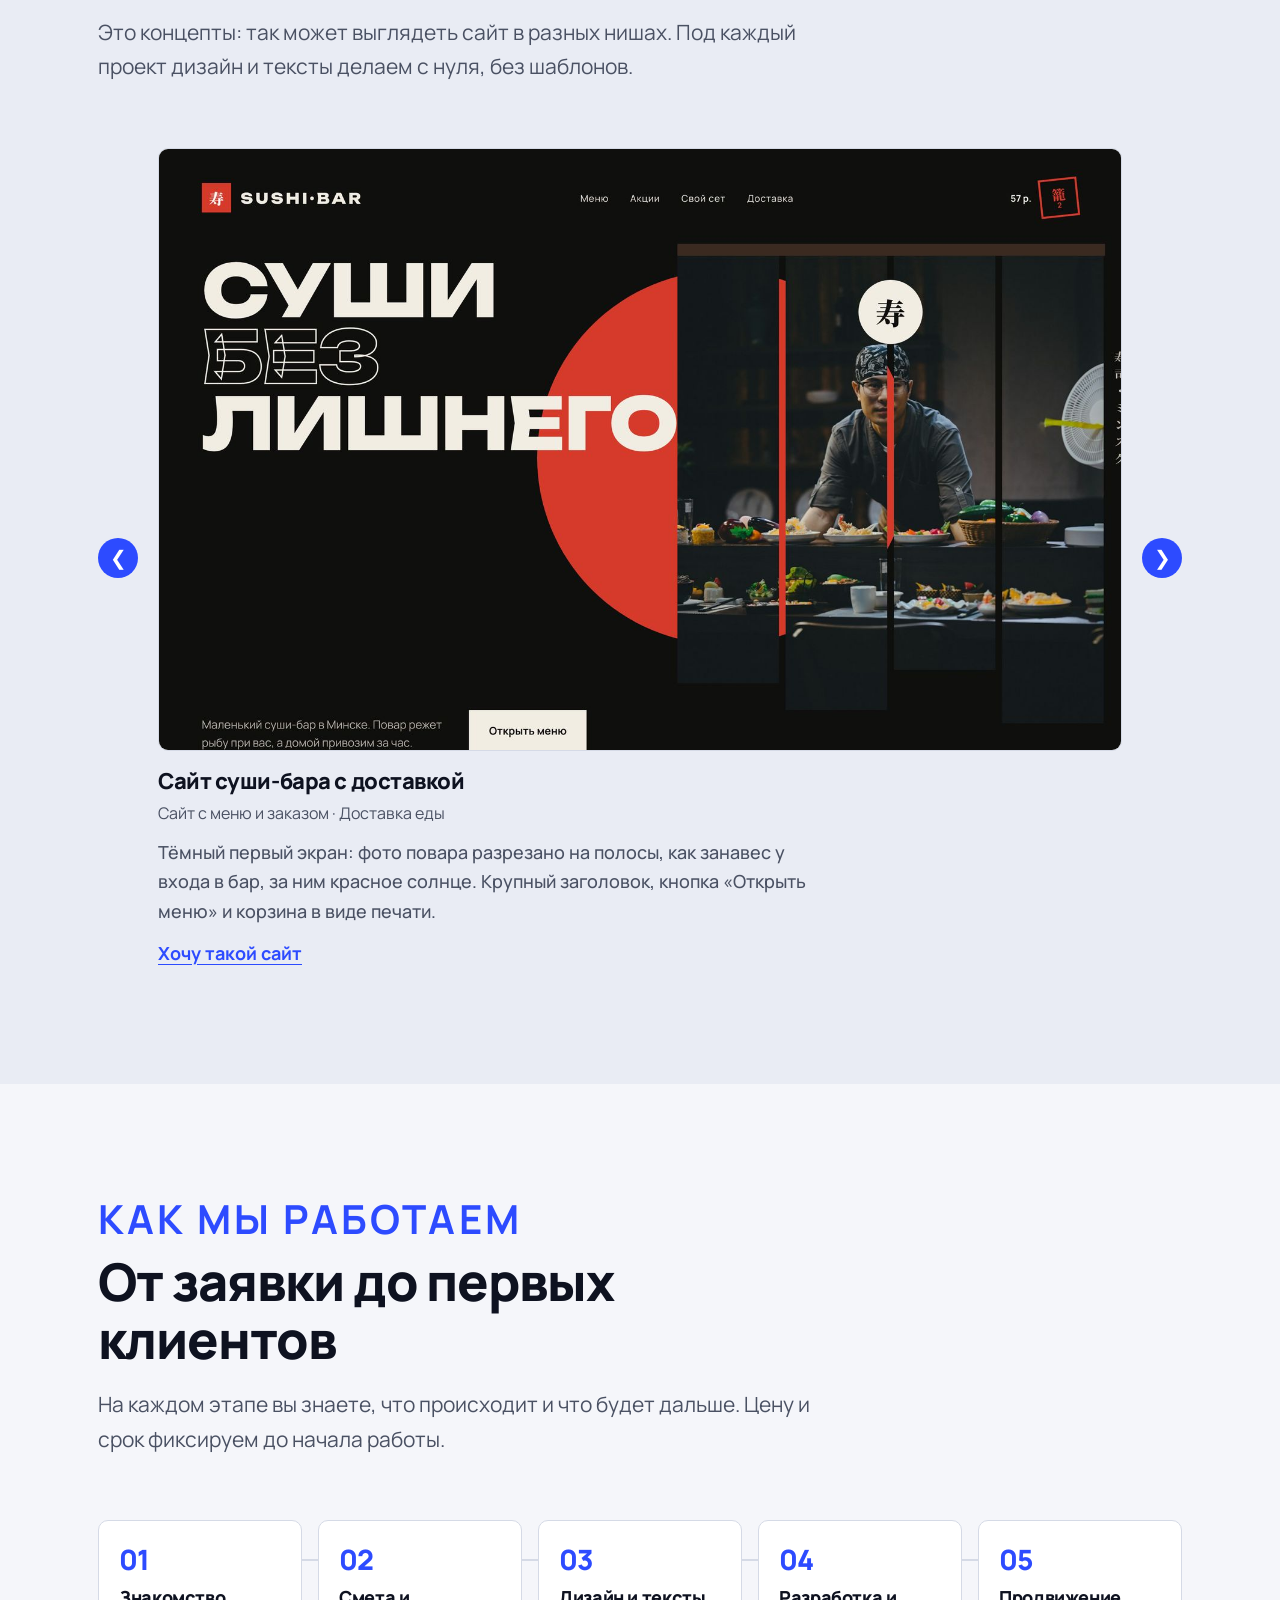
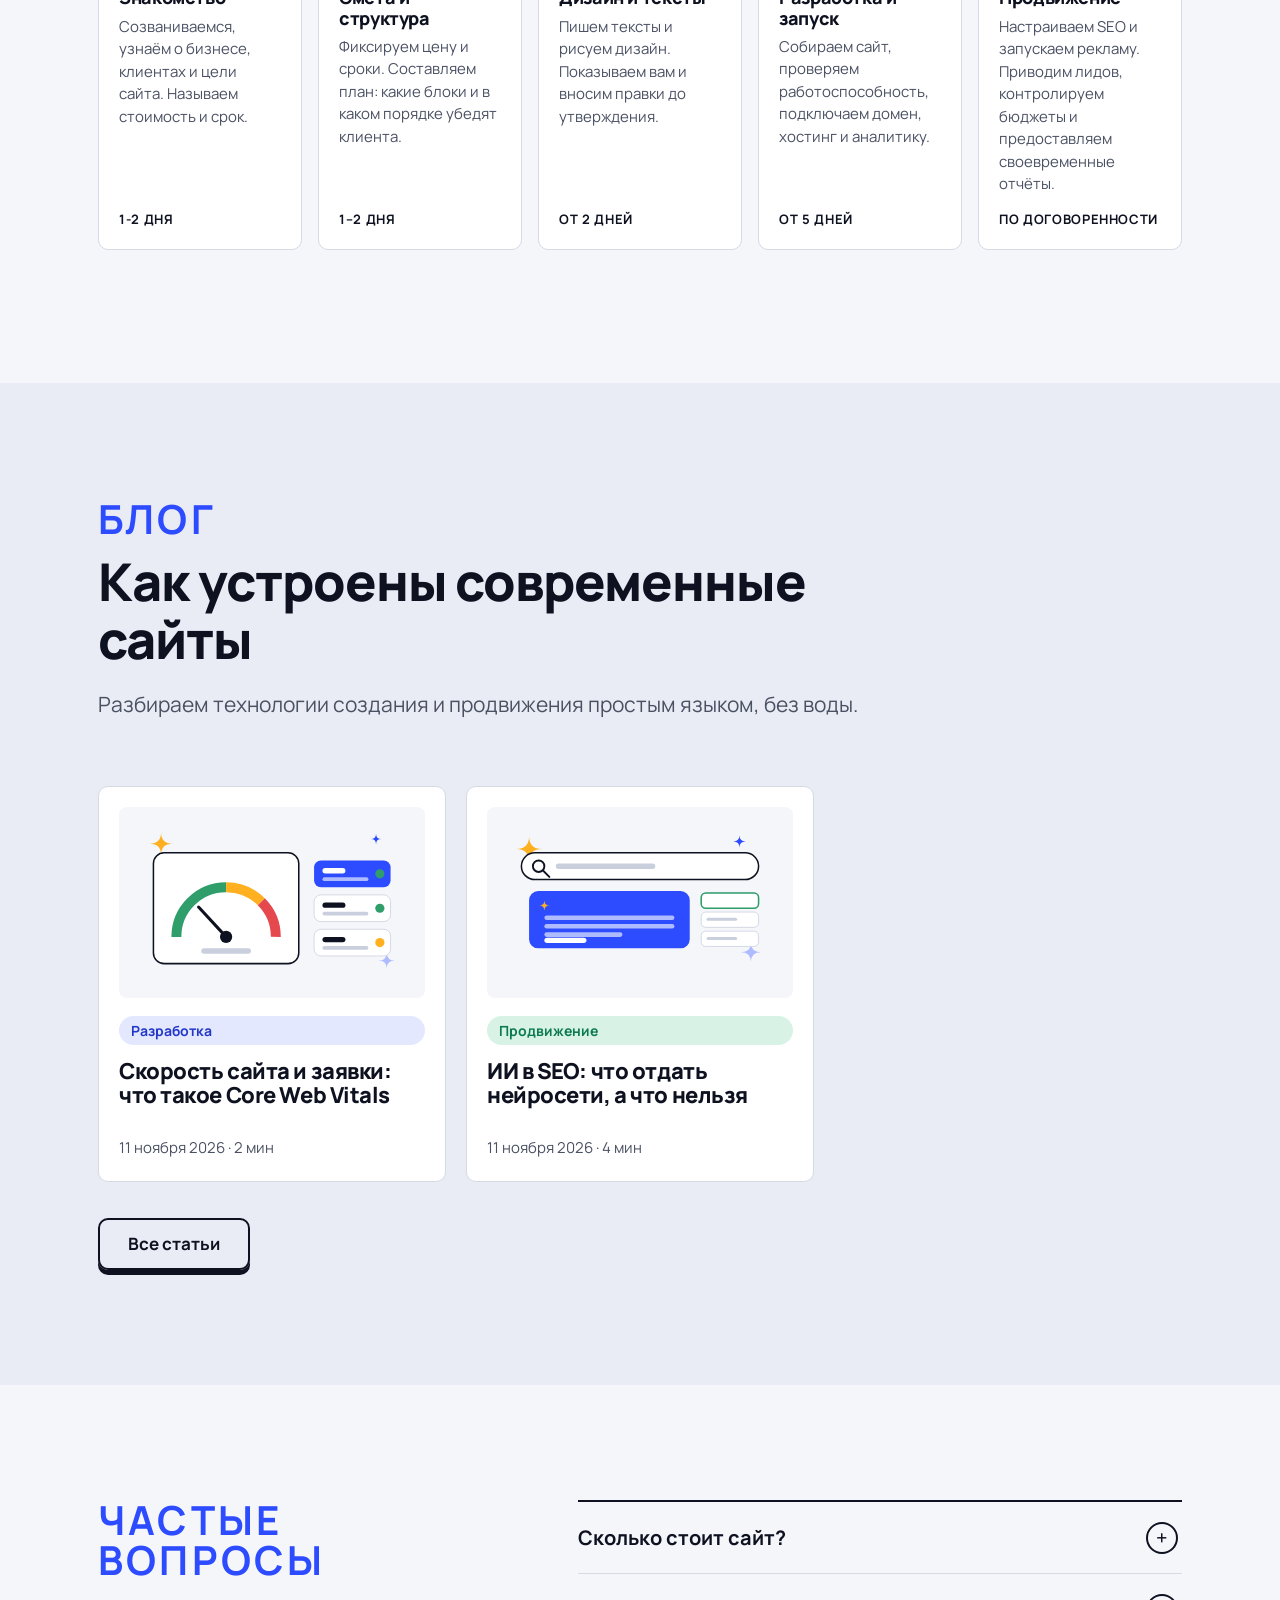
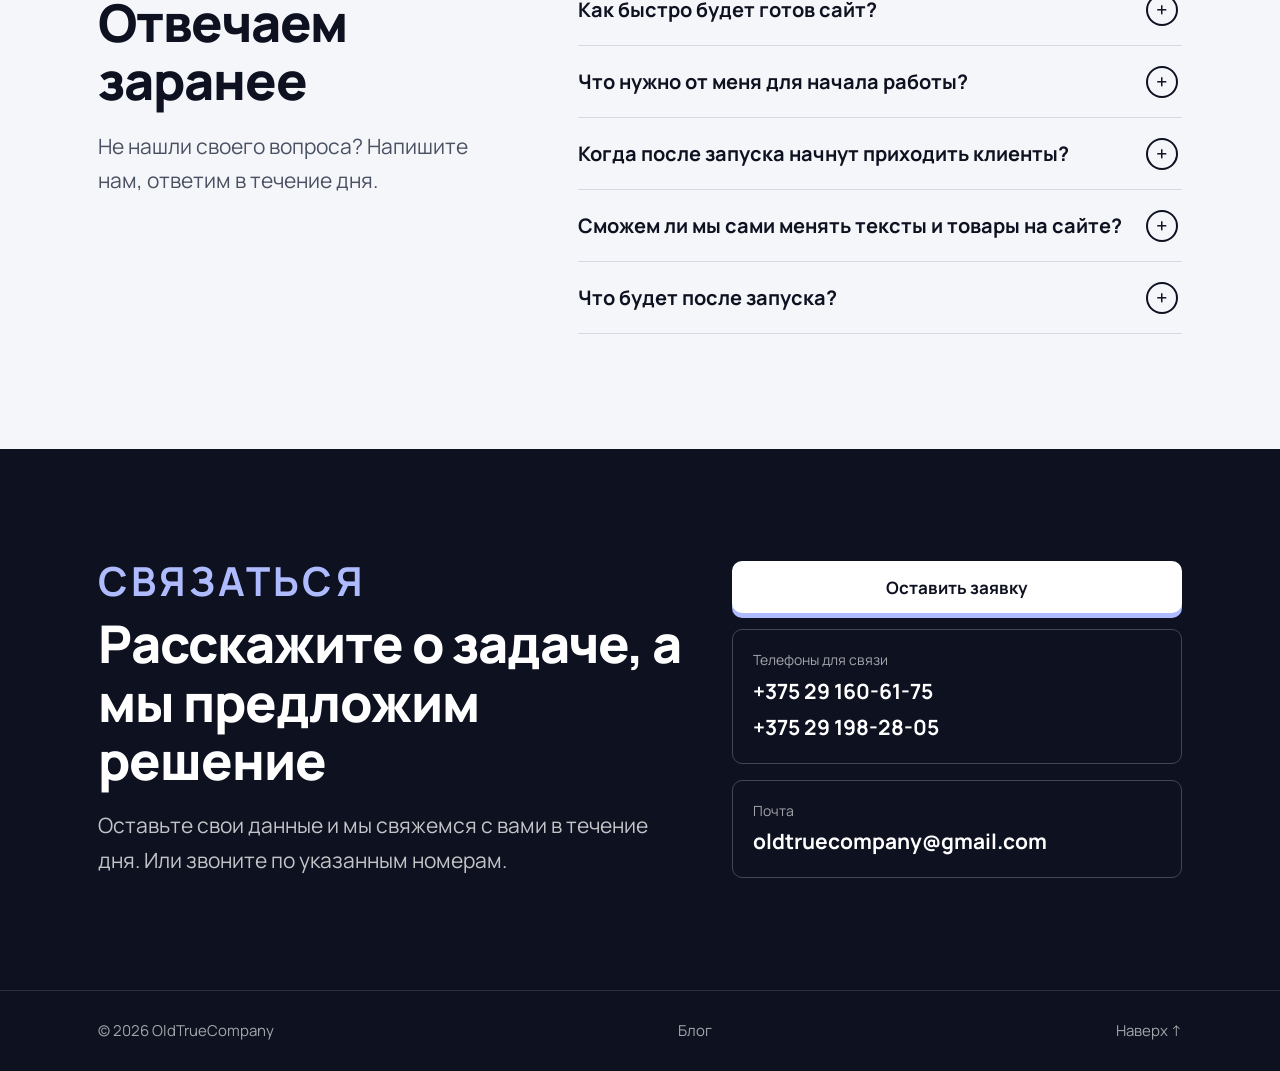
==== commit fc48db07: "Услуги: карточки раскрываются по кнопке «Подробнее» Ячейка плавно расширяется на всю сетку, остальны" ====
--- a/index.html
+++ b/index.html
@@ -71,41 +71,215 @@
     </header>
 
     <div class="cards">
-      <article class="card">
+      <article class="card" id="svc-landing">
         <span class="tag tag--dev">Разработка</span>
         <h3>Сайт-визитка / лендинг</h3>
         <p>Одностраничный сайт, который объясняет, что вы продаёте, и подводит клиента к звонку или заявке.</p>
-        <p class="card__price">от 150$</p>
-      </article>
-      <article class="card">
+        <div class="card__foot">
+          <button class="card__more" type="button" aria-expanded="false" aria-controls="svc-landing-details">Подробнее</button>
+          <p class="card__price">от 150$</p>
+        </div>
+        <div class="card__details" id="svc-landing-details">
+          <div class="card__cols">
+            <div class="card__col">
+              <h4>Что входит</h4>
+              <ul class="card__list card__list--inc">
+                <li>Прототип и дизайн под ваш бренд</li>
+                <li>Адаптивная вёрстка: телефон, планшет, компьютер</li>
+                <li>Продающие тексты, до 6 блоков</li>
+                <li>Форма заявки с отправкой в Telegram</li>
+                <li>Подключение домена и хостинга</li>
+                <li>Базовая SEO-настройка и Яндекс Метрика</li>
+              </ul>
+            </div>
+            <div class="card__col">
+              <h4>Что можно добавить</h4>
+              <ul class="card__list card__list--add">
+                <li><span>Квиз или калькулятор стоимости</span><b>+50$</b></li>
+                <li><span>Онлайн-запись или бронирование</span><b>+60$</b></li>
+                <li><span>Вторая языковая версия</span><b>+40$</b></li>
+                <li><span>Анимации и интерактив</span><b>от 30$</b></li>
+              </ul>
+            </div>
+          </div>
+          <a class="btn card__cta" href="#contact" data-modal>Обсудить проект</a>
+        </div>
+        <button class="card__close" type="button" aria-label="Свернуть">×</button>
+      </article>
+      <article class="card" id="svc-catalog">
         <span class="tag tag--dev">Разработка</span>
         <h3>Интернет-каталог</h3>
         <p>Уникальные карточки товаров, форма заявки, оплата и доставка. Товары вы добавляете сами, без программиста.</p>
-        <p class="card__price">от 300$</p>
-      </article>
-      <article class="card">
+        <div class="card__foot">
+          <button class="card__more" type="button" aria-expanded="false" aria-controls="svc-catalog-details">Подробнее</button>
+          <p class="card__price">от 300$</p>
+        </div>
+        <div class="card__details" id="svc-catalog-details">
+          <div class="card__cols">
+            <div class="card__col">
+              <h4>Что входит</h4>
+              <ul class="card__list card__list--inc">
+                <li>До 100 товаров с фильтрами и поиском</li>
+                <li>Корзина и оформление заказа</li>
+                <li>Онлайн-оплата картой</li>
+                <li>Расчёт стоимости доставки</li>
+                <li>Админ-панель: товары добавляете сами</li>
+                <li>Обучение работе с сайтом</li>
+              </ul>
+            </div>
+            <div class="card__col">
+              <h4>Что можно добавить</h4>
+              <ul class="card__list card__list--add">
+                <li><span>Импорт товаров из Excel или 1С</span><b>+80$</b></li>
+                <li><span>Личный кабинет покупателя</span><b>+100$</b></li>
+                <li><span>Интеграция с CRM</span><b>+70$</b></li>
+                <li><span>Наполнение товарами</span><b>от 1$ / шт.</b></li>
+              </ul>
+            </div>
+          </div>
+          <a class="btn card__cta" href="#contact" data-modal>Обсудить проект</a>
+        </div>
+        <button class="card__close" type="button" aria-label="Свернуть">×</button>
+      </article>
+      <article class="card" id="svc-corporate">
         <span class="tag tag--dev">Разработка</span>
         <h3>Корпоративный сайт</h3>
         <p>Несколько разделов, услуги, блог, раздел «Частые вопросы». Удобно и вам, и клиентам.</p>
-        <p class="card__price">Индивидуально</p>
-      </article>
-      <article class="card">
+        <div class="card__foot">
+          <button class="card__more" type="button" aria-expanded="false" aria-controls="svc-corporate-details">Подробнее</button>
+          <p class="card__price">Индивидуально</p>
+        </div>
+        <div class="card__details" id="svc-corporate-details">
+          <div class="card__cols">
+            <div class="card__col">
+              <h4>Что входит</h4>
+              <ul class="card__list card__list--inc">
+                <li>До 10 разделов и страниц услуг</li>
+                <li>Блог и раздел «Частые вопросы»</li>
+                <li>Карта, контакты, формы заявок</li>
+                <li>Индивидуальный дизайн</li>
+                <li>Аналитика и цели в Метрике</li>
+                <li>Базовая SEO-настройка</li>
+              </ul>
+            </div>
+            <div class="card__col">
+              <h4>Что можно добавить</h4>
+              <ul class="card__list card__list--add">
+                <li><span>Личный кабинет клиента</span><b>от 150$</b></li>
+                <li><span>Многоязычность</span><b>+60$</b></li>
+                <li><span>Раздел вакансий</span><b>+40$</b></li>
+                <li><span>Интеграция с CRM</span><b>+70$</b></li>
+              </ul>
+            </div>
+          </div>
+          <a class="btn card__cta" href="#contact" data-modal>Обсудить проект</a>
+        </div>
+        <button class="card__close" type="button" aria-label="Свернуть">×</button>
+      </article>
+      <article class="card" id="svc-seo">
         <span class="tag tag--seo">Продвижение</span>
         <h3>SEO: выход в поиск</h3>
         <p>Настраиваем и заполняем сайт так, чтобы вас находили в популярных поисковых сетях как Google и Яндекс.</p>
-        <p class="card__price">от 150$ <span class="period">в месяц</span></p>
-      </article>
-      <article class="card">
+        <div class="card__foot">
+          <button class="card__more" type="button" aria-expanded="false" aria-controls="svc-seo-details">Подробнее</button>
+          <p class="card__price">от 150$ <span class="period">в месяц</span></p>
+        </div>
+        <div class="card__details" id="svc-seo-details">
+          <div class="card__cols">
+            <div class="card__col">
+              <h4>Что входит</h4>
+              <ul class="card__list card__list--inc">
+                <li>Технический аудит сайта</li>
+                <li>Сбор семантического ядра</li>
+                <li>Оптимизация структуры и мета-тегов</li>
+                <li>Яндекс Бизнес и Google Business Profile</li>
+                <li>Две статьи в блог в месяц</li>
+                <li>Ежемесячный отчёт по позициям и трафику</li>
+              </ul>
+            </div>
+            <div class="card__col">
+              <h4>Что можно добавить</h4>
+              <ul class="card__list card__list--add">
+                <li><span>Дополнительная статья</span><b>+20$ / шт.</b></li>
+                <li><span>Ссылочное продвижение</span><b>от 100$ / мес.</b></li>
+                <li><span>Продвижение в картах</span><b>+50$ / мес.</b></li>
+                <li><span>Работа с отзывами</span><b>+30$ / мес.</b></li>
+              </ul>
+            </div>
+          </div>
+          <a class="btn card__cta" href="#contact" data-modal>Обсудить проект</a>
+        </div>
+        <button class="card__close" type="button" aria-label="Свернуть">×</button>
+      </article>
+      <article class="card" id="svc-ads">
         <span class="tag tag--seo">Продвижение</span>
         <h3>Контекстная реклама</h3>
         <p>Создаём рекламные объявления в поисковиках, которые дают реальные заявки уже в первые недели. Собираем статистику и следим за расходами.</p>
-        <p class="card__price">от 150$ <span class="period">в месяц</span></p>
-      </article>
-      <article class="card">
+        <div class="card__foot">
+          <button class="card__more" type="button" aria-expanded="false" aria-controls="svc-ads-details">Подробнее</button>
+          <p class="card__price">от 150$ <span class="period">в месяц</span></p>
+        </div>
+        <div class="card__details" id="svc-ads-details">
+          <div class="card__cols">
+            <div class="card__col">
+              <h4>Что входит</h4>
+              <ul class="card__list card__list--inc">
+                <li>Настройка Яндекс Директ или Google Ads</li>
+                <li>Подбор ключевых и минус-слов</li>
+                <li>Тексты объявлений</li>
+                <li>Настройка целей и аналитики</li>
+                <li>Еженедельная оптимизация ставок</li>
+                <li>Отчёт о расходах и заявках</li>
+              </ul>
+            </div>
+            <div class="card__col">
+              <h4>Что можно добавить</h4>
+              <ul class="card__list card__list--add">
+                <li><span>Вторая рекламная площадка</span><b>+100$ / мес.</b></li>
+                <li><span>Ретаргетинг</span><b>+50$ / мес.</b></li>
+                <li><span>Посадочная страница под рекламу</span><b>+150$</b></li>
+                <li><span>A/B-тесты объявлений</span><b>+30$ / мес.</b></li>
+              </ul>
+            </div>
+          </div>
+          <a class="btn card__cta" href="#contact" data-modal>Обсудить проект</a>
+        </div>
+        <button class="card__close" type="button" aria-label="Свернуть">×</button>
+      </article>
+      <article class="card" id="svc-support">
         <span class="tag tag--both">Сайт + продвижение</span>
         <h3>Поддержка и развитие</h3>
         <p>Техническая поддержка: обновления и оптимизация работы сайта. Постоянная актуализация данных и внедрение новых фишек.</p>
-        <p class="card__price">от 200$ <span class="period">в месяц</span></p>
+        <div class="card__foot">
+          <button class="card__more" type="button" aria-expanded="false" aria-controls="svc-support-details">Подробнее</button>
+          <p class="card__price">от 200$ <span class="period">в месяц</span></p>
+        </div>
+        <div class="card__details" id="svc-support-details">
+          <div class="card__cols">
+            <div class="card__col">
+              <h4>Что входит</h4>
+              <ul class="card__list card__list--inc">
+                <li>Обновления и резервные копии</li>
+                <li>Правки контента до 5 часов в месяц</li>
+                <li>Мониторинг доступности сайта</li>
+                <li>Защита от спама и взлома</li>
+                <li>Ответ в течение рабочего дня</li>
+                <li>Ежемесячный отчёт о работах</li>
+              </ul>
+            </div>
+            <div class="card__col">
+              <h4>Что можно добавить</h4>
+              <ul class="card__list card__list--add">
+                <li><span>Дополнительный час работ</span><b>+15$</b></li>
+                <li><span>Новые разделы и функции</span><b>по оценке</b></li>
+                <li><span>Редизайн отдельных блоков</span><b>от 100$</b></li>
+                <li><span>Ведение соцсетей</span><b>от 150$ / мес.</b></li>
+              </ul>
+            </div>
+          </div>
+          <a class="btn card__cta" href="#contact" data-modal>Обсудить проект</a>
+        </div>
+        <button class="card__close" type="button" aria-label="Свернуть">×</button>
       </article>
     </div>
   </div>
--- a/style.css
+++ b/style.css
@@ -728,3 +728,55 @@
   .slider-btn{top:auto;bottom:0;transform:none}
   .prev-btn{left:0}.next-btn{left:52px;right:auto}
 }
+
+/* ===== Услуги: раскрытие карточки «Подробнее» ===== */
+.cards{position:relative;transition:height .5s var(--ease)}
+.card__foot{display:flex;flex-wrap:wrap-reverse;align-items:flex-end;justify-content:space-between;gap:0 16px;margin-top:auto}
+.card__foot .card__price{margin-left:auto}
+.card__more{display:none}
+.js .card__more{display:inline-flex;align-items:center;gap:8px;min-height:44px;padding:0 4px 0 0;border:0;background:none;color:var(--accent);font:700 16px/1 var(--font);cursor:pointer;flex-shrink:0}
+.card__more::after{content:"";width:8px;height:8px;border-right:2px solid currentColor;border-bottom:2px solid currentColor;transform:rotate(-45deg);transition:transform .25s var(--ease)}
+.card__more:hover::after{transform:translateX(4px) rotate(-45deg)}
+.card__more:hover{color:var(--accent-dark)}
+.card.is-open .card__more{display:none}
+
+.card__details{display:none;opacity:0;transform:translateY(10px);transition:opacity .35s ease,transform .35s var(--ease)}
+.card.is-open .card__details{display:block}
+.card.is-shown .card__details{opacity:1;transform:none}
+.card__cols{display:grid;grid-template-columns:repeat(2,minmax(0,1fr));gap:20px 40px;margin-top:28px;padding-top:28px;border-top:1px solid var(--line)}
+.card__col h4{margin:0 0 14px;font-size:14px;font-weight:800;letter-spacing:.08em;text-transform:uppercase;color:var(--ink)}
+.card__list li{position:relative;padding:9px 0 9px 30px;border-bottom:1px dashed var(--line);color:var(--muted);line-height:1.45}
+.card__list li:last-child{border-bottom:0}
+.card__list li::before{content:"";position:absolute;left:2px;top:13px;width:16px;height:16px;border-radius:50%;background:var(--accent) url("data:image/svg+xml,%3Csvg xmlns='http://www.w3.org/2000/svg' viewBox='0 0 16 16'%3E%3Cpath d='M4.5 8.2l2.2 2.2 4.8-4.8' fill='none' stroke='%23fff' stroke-width='2' stroke-linecap='round' stroke-linejoin='round'/%3E%3C/svg%3E") center/100% no-repeat}
+.card__list--add li{display:flex;justify-content:space-between;gap:16px}
+.card__list--add li::before{background:var(--bg-alt) url("data:image/svg+xml,%3Csvg xmlns='http://www.w3.org/2000/svg' viewBox='0 0 16 16'%3E%3Cpath d='M8 4.5v7M4.5 8h7' fill='none' stroke='%230E1220' stroke-width='2' stroke-linecap='round'/%3E%3C/svg%3E") center/100% no-repeat}
+.card__list--add b{flex-shrink:0;color:var(--ink);font-weight:800;white-space:nowrap}
+.card__cta{margin-top:24px}
+
+.card__close{position:absolute;top:16px;right:16px;z-index:2;display:none;place-items:center;width:44px;height:44px;padding:0;border:1px solid var(--line);border-radius:50%;background:var(--card);color:var(--ink);font:400 28px/1 var(--font);cursor:pointer;opacity:0;transform:scale(.6) rotate(-90deg);transition:opacity .3s,transform .35s var(--ease),background .2s,color .2s}
+.card.is-open .card__close{display:grid}
+.card.is-shown .card__close{opacity:1;transform:none}
+.card__close:hover{background:var(--ink);color:#fff;border-color:var(--ink)}
+
+/* Состояния сетки во время анимации и в раскрытом виде */
+.card.is-floating{position:absolute;z-index:3;margin:0;transition:left .5s var(--ease),top .5s var(--ease),width .5s var(--ease),height .5s var(--ease),box-shadow .5s;overflow:hidden;box-shadow:0 24px 60px rgba(21,23,28,.16)}
+.cards.is-busy .card:not(.is-open){opacity:0;transform:scale(.94);pointer-events:none;transition:opacity .3s ease,transform .4s var(--ease)}
+.cards.is-expanded .card:not(.is-open){display:none}
+.cards.is-expanded .card.is-open{grid-column:1/-1}
+.card.is-open{transform:none!important;box-shadow:0 24px 60px rgba(21,23,28,.12)}
+.card.is-open::after{opacity:0!important}
+.card.is-open>*{translate:none!important}
+.card.is-open h3{font-size:clamp(26px,3vw,34px);padding-right:52px}
+.card.is-open .tag{margin-right:56px}
+.card__ph{visibility:hidden}
+
+@media (max-width:640px){
+  .card__cols{grid-template-columns:minmax(0,1fr);gap:24px;margin-top:22px;padding-top:22px}
+  .card__close{top:12px;right:12px}
+  .card__cta{width:100%}
+  .card__foot{flex-direction:column-reverse;flex-wrap:nowrap;align-items:flex-start}
+  .card__foot .card__price{align-self:flex-end}
+}
+@media (prefers-reduced-motion:reduce){
+  .card.is-floating,.cards{transition:none!important}
+}
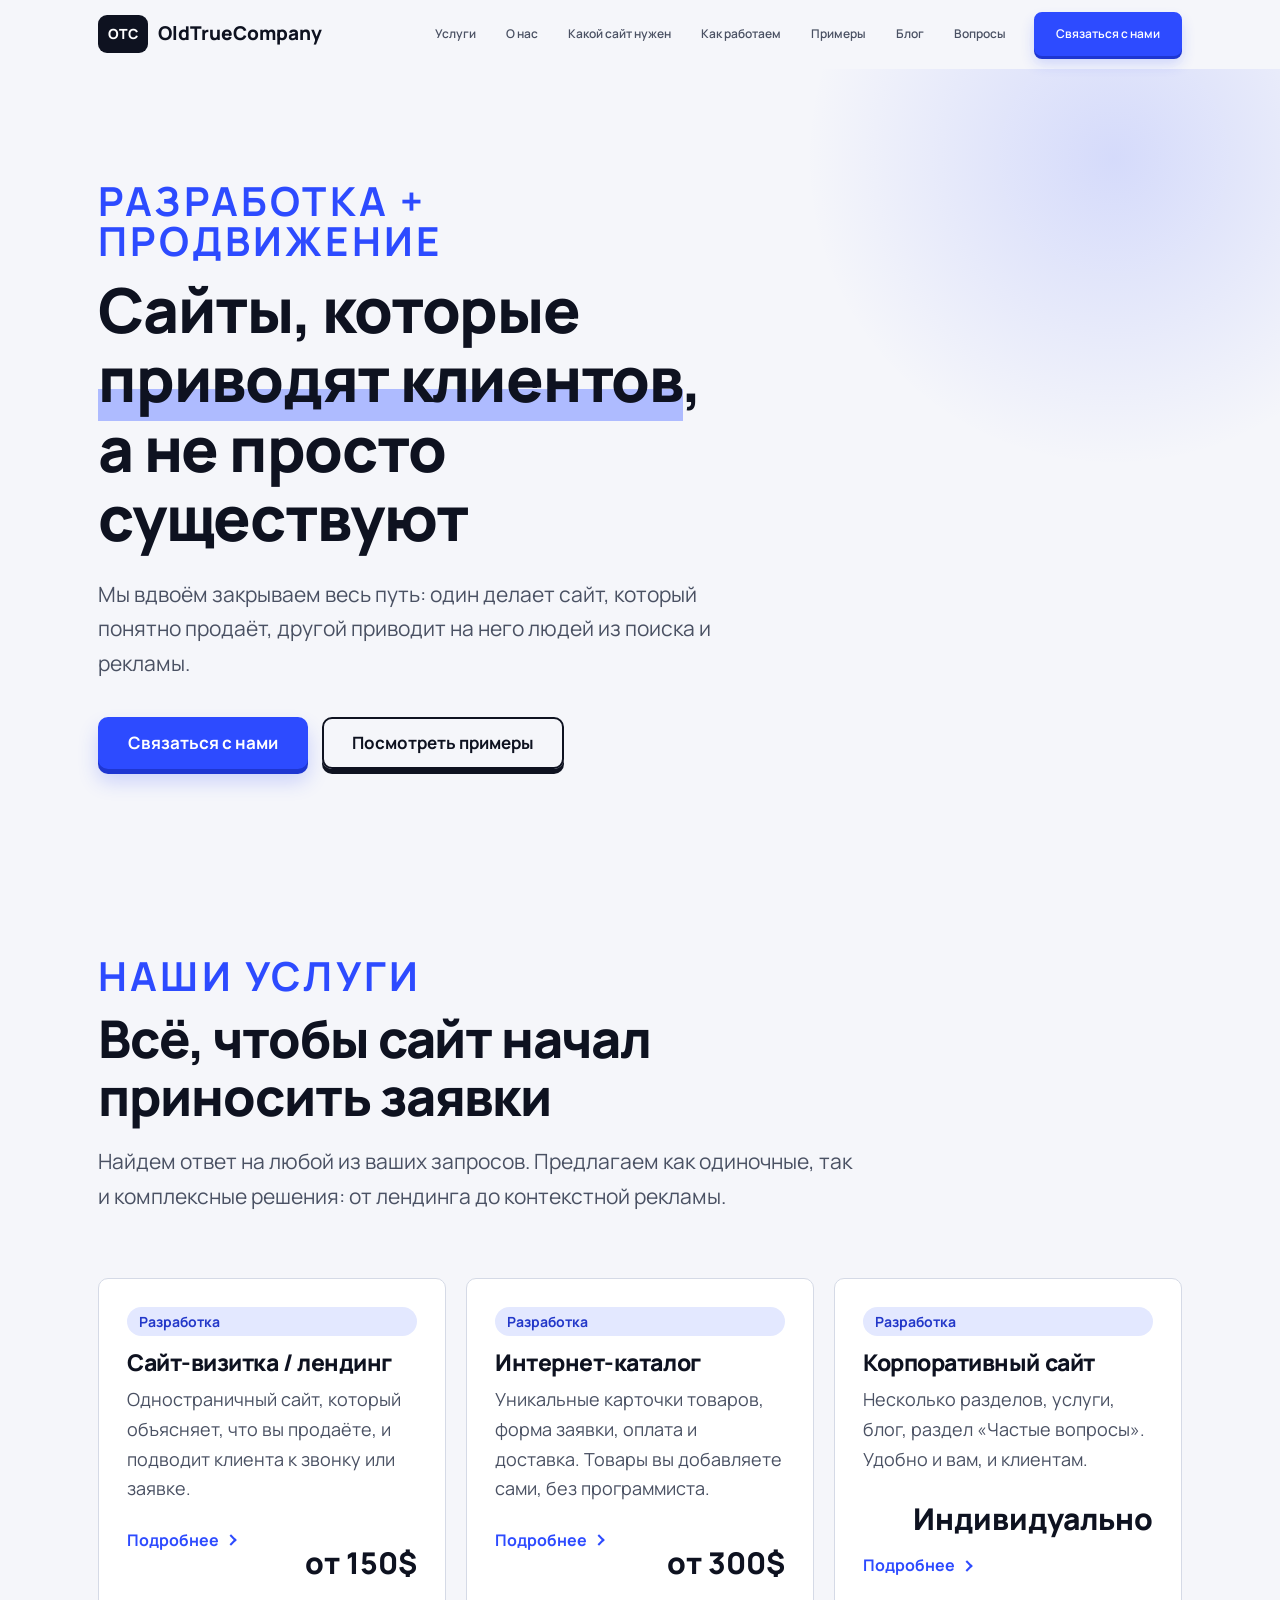
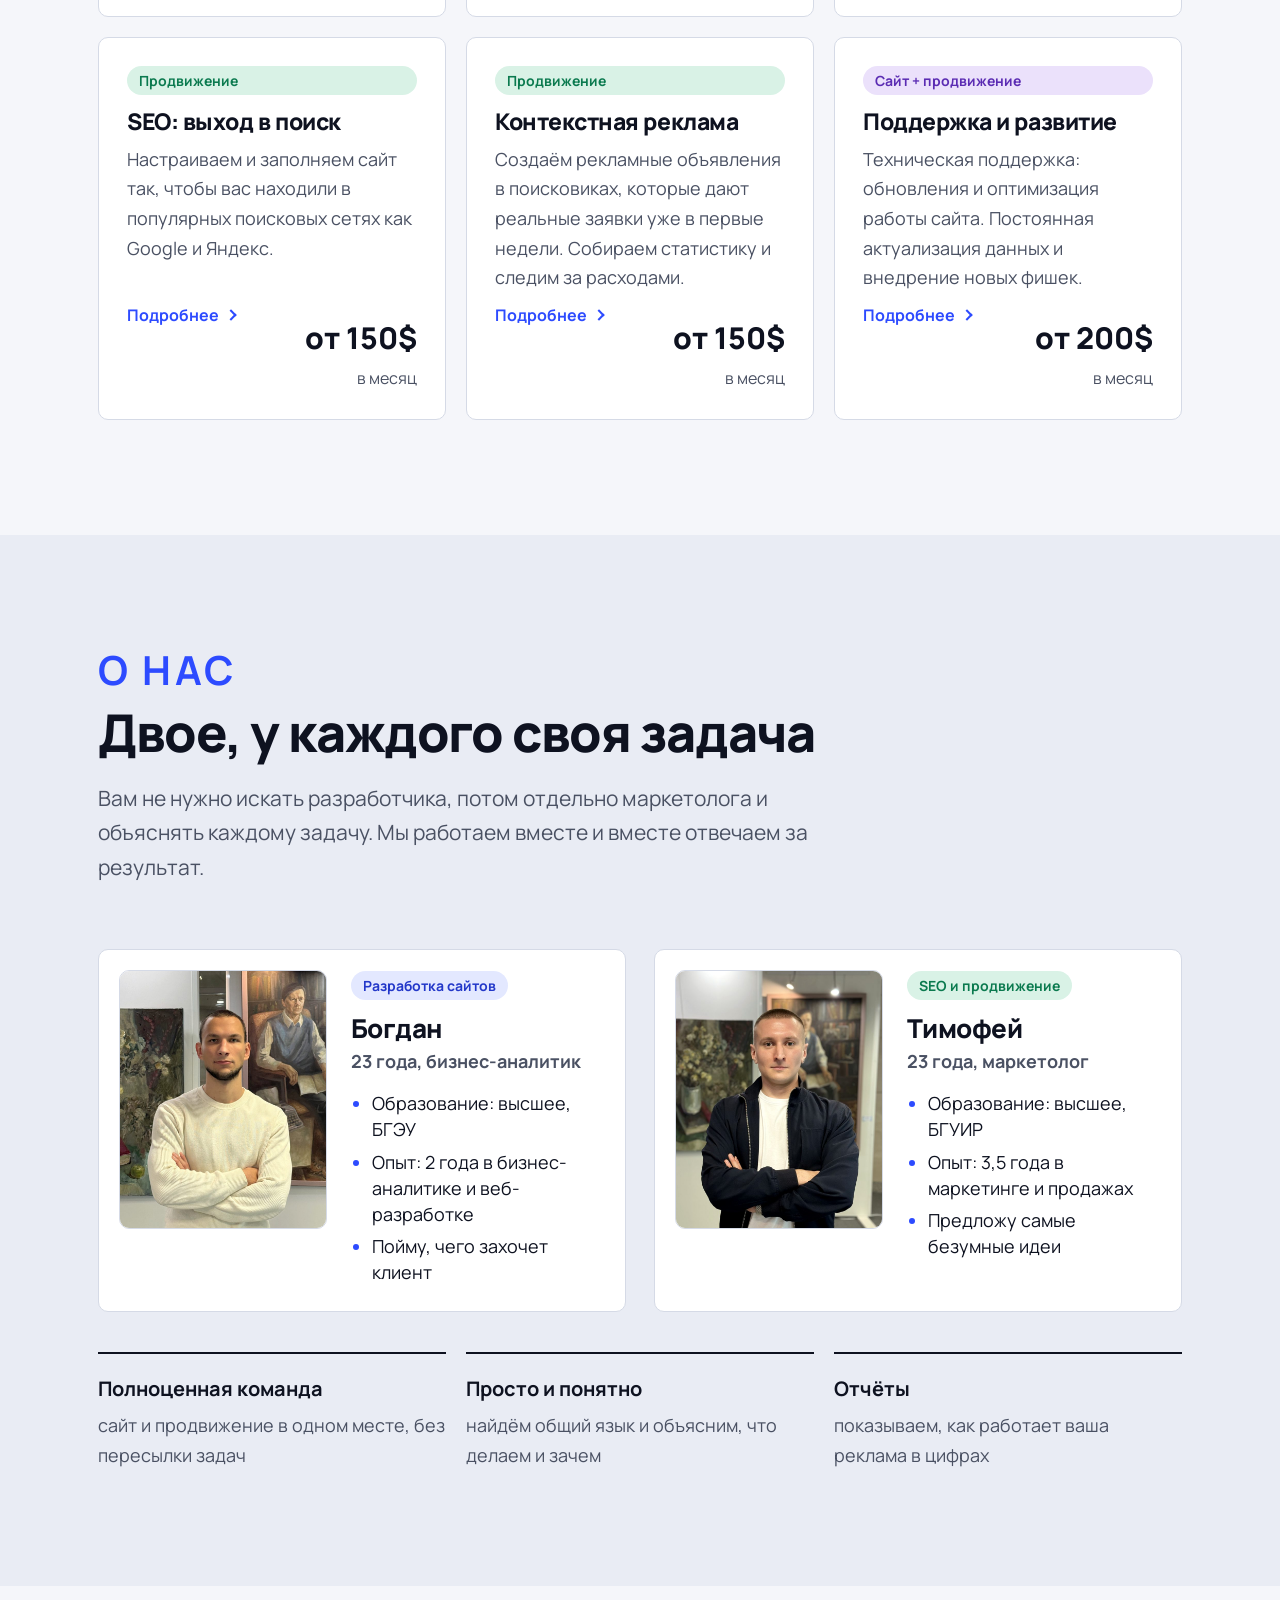
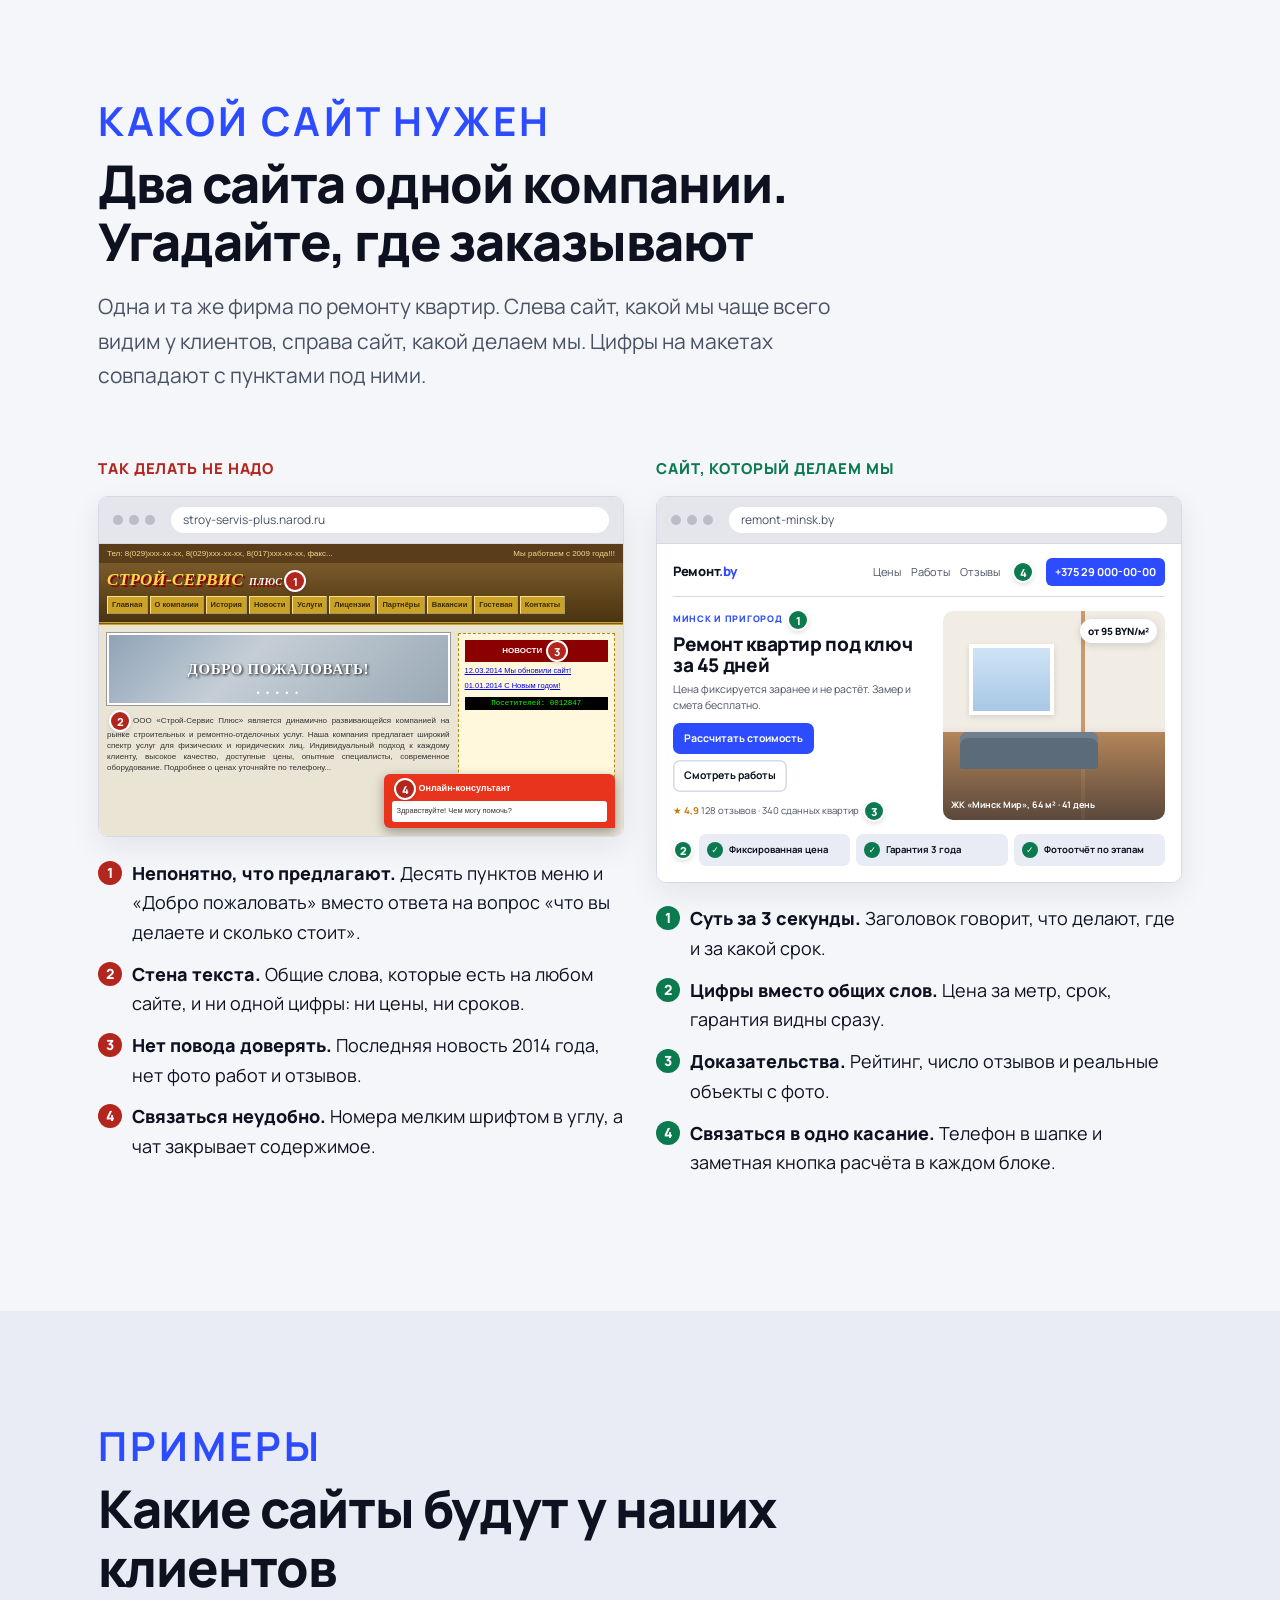
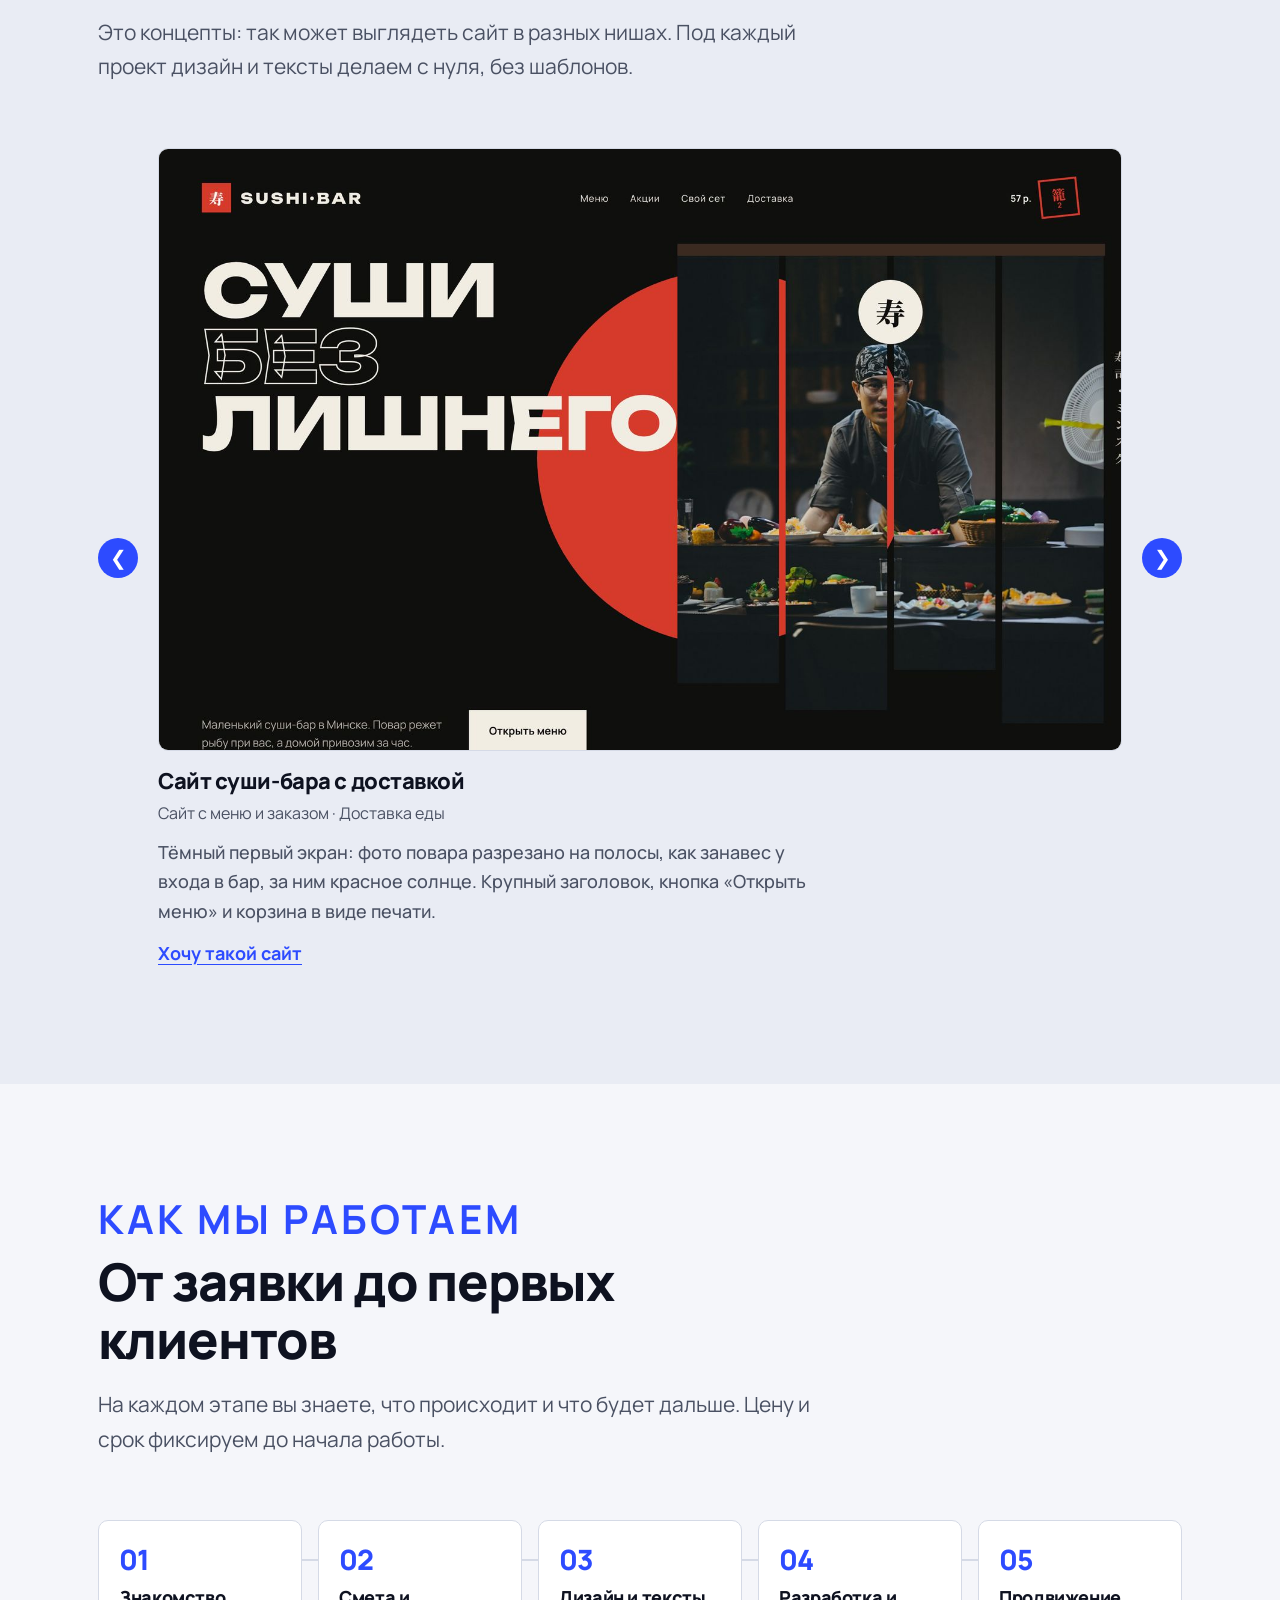
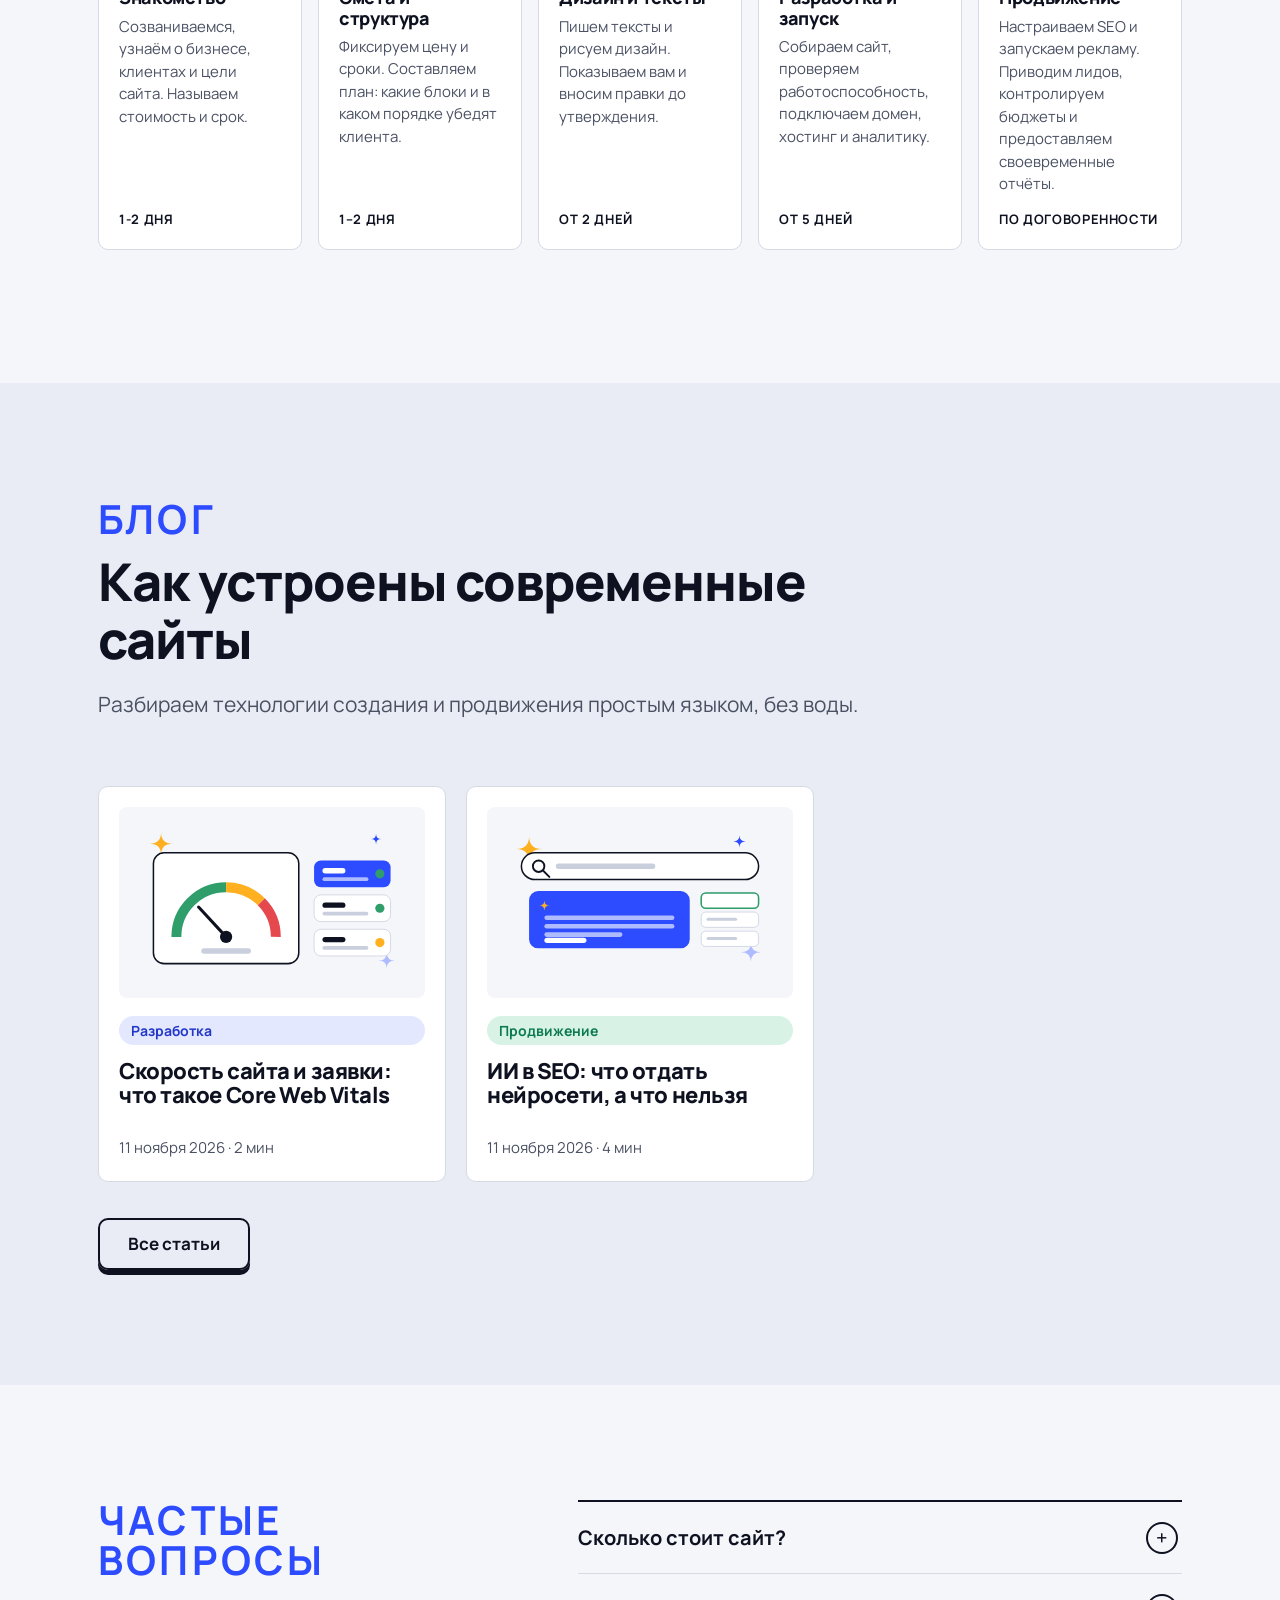
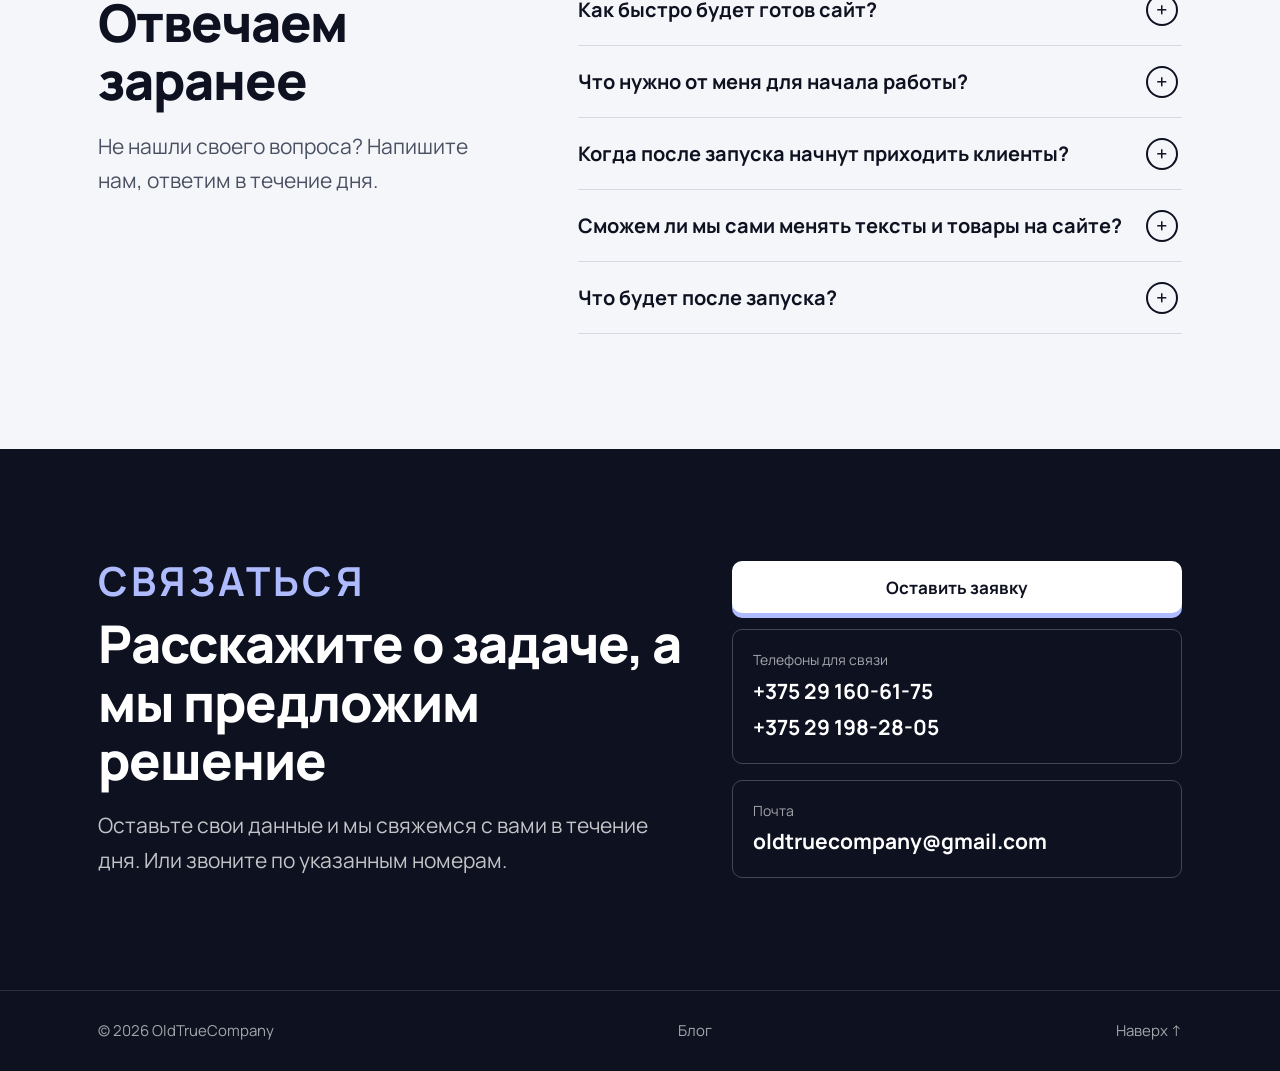
==== commit 915f4dbc: "Услуги: кнопка в раскрытой карточке «Связаться с нами» Co-Authored-By: Claude Opus 5.5 <noreply@anth" ====
--- a/index.html
+++ b/index.html
@@ -102,7 +102,7 @@
               </ul>
             </div>
           </div>
-          <a class="btn card__cta" href="#contact" data-modal>Обсудить проект</a>
+          <a class="btn card__cta" href="#contact" data-modal>Связаться с нами</a>
         </div>
         <button class="card__close" type="button" aria-label="Свернуть">×</button>
       </article>
@@ -137,7 +137,7 @@
               </ul>
             </div>
           </div>
-          <a class="btn card__cta" href="#contact" data-modal>Обсудить проект</a>
+          <a class="btn card__cta" href="#contact" data-modal>Связаться с нами</a>
         </div>
         <button class="card__close" type="button" aria-label="Свернуть">×</button>
       </article>
@@ -172,7 +172,7 @@
               </ul>
             </div>
           </div>
-          <a class="btn card__cta" href="#contact" data-modal>Обсудить проект</a>
+          <a class="btn card__cta" href="#contact" data-modal>Связаться с нами</a>
         </div>
         <button class="card__close" type="button" aria-label="Свернуть">×</button>
       </article>
@@ -207,7 +207,7 @@
               </ul>
             </div>
           </div>
-          <a class="btn card__cta" href="#contact" data-modal>Обсудить проект</a>
+          <a class="btn card__cta" href="#contact" data-modal>Связаться с нами</a>
         </div>
         <button class="card__close" type="button" aria-label="Свернуть">×</button>
       </article>
@@ -242,7 +242,7 @@
               </ul>
             </div>
           </div>
-          <a class="btn card__cta" href="#contact" data-modal>Обсудить проект</a>
+          <a class="btn card__cta" href="#contact" data-modal>Связаться с нами</a>
         </div>
         <button class="card__close" type="button" aria-label="Свернуть">×</button>
       </article>
@@ -277,7 +277,7 @@
               </ul>
             </div>
           </div>
-          <a class="btn card__cta" href="#contact" data-modal>Обсудить проект</a>
+          <a class="btn card__cta" href="#contact" data-modal>Связаться с нами</a>
         </div>
         <button class="card__close" type="button" aria-label="Свернуть">×</button>
       </article>
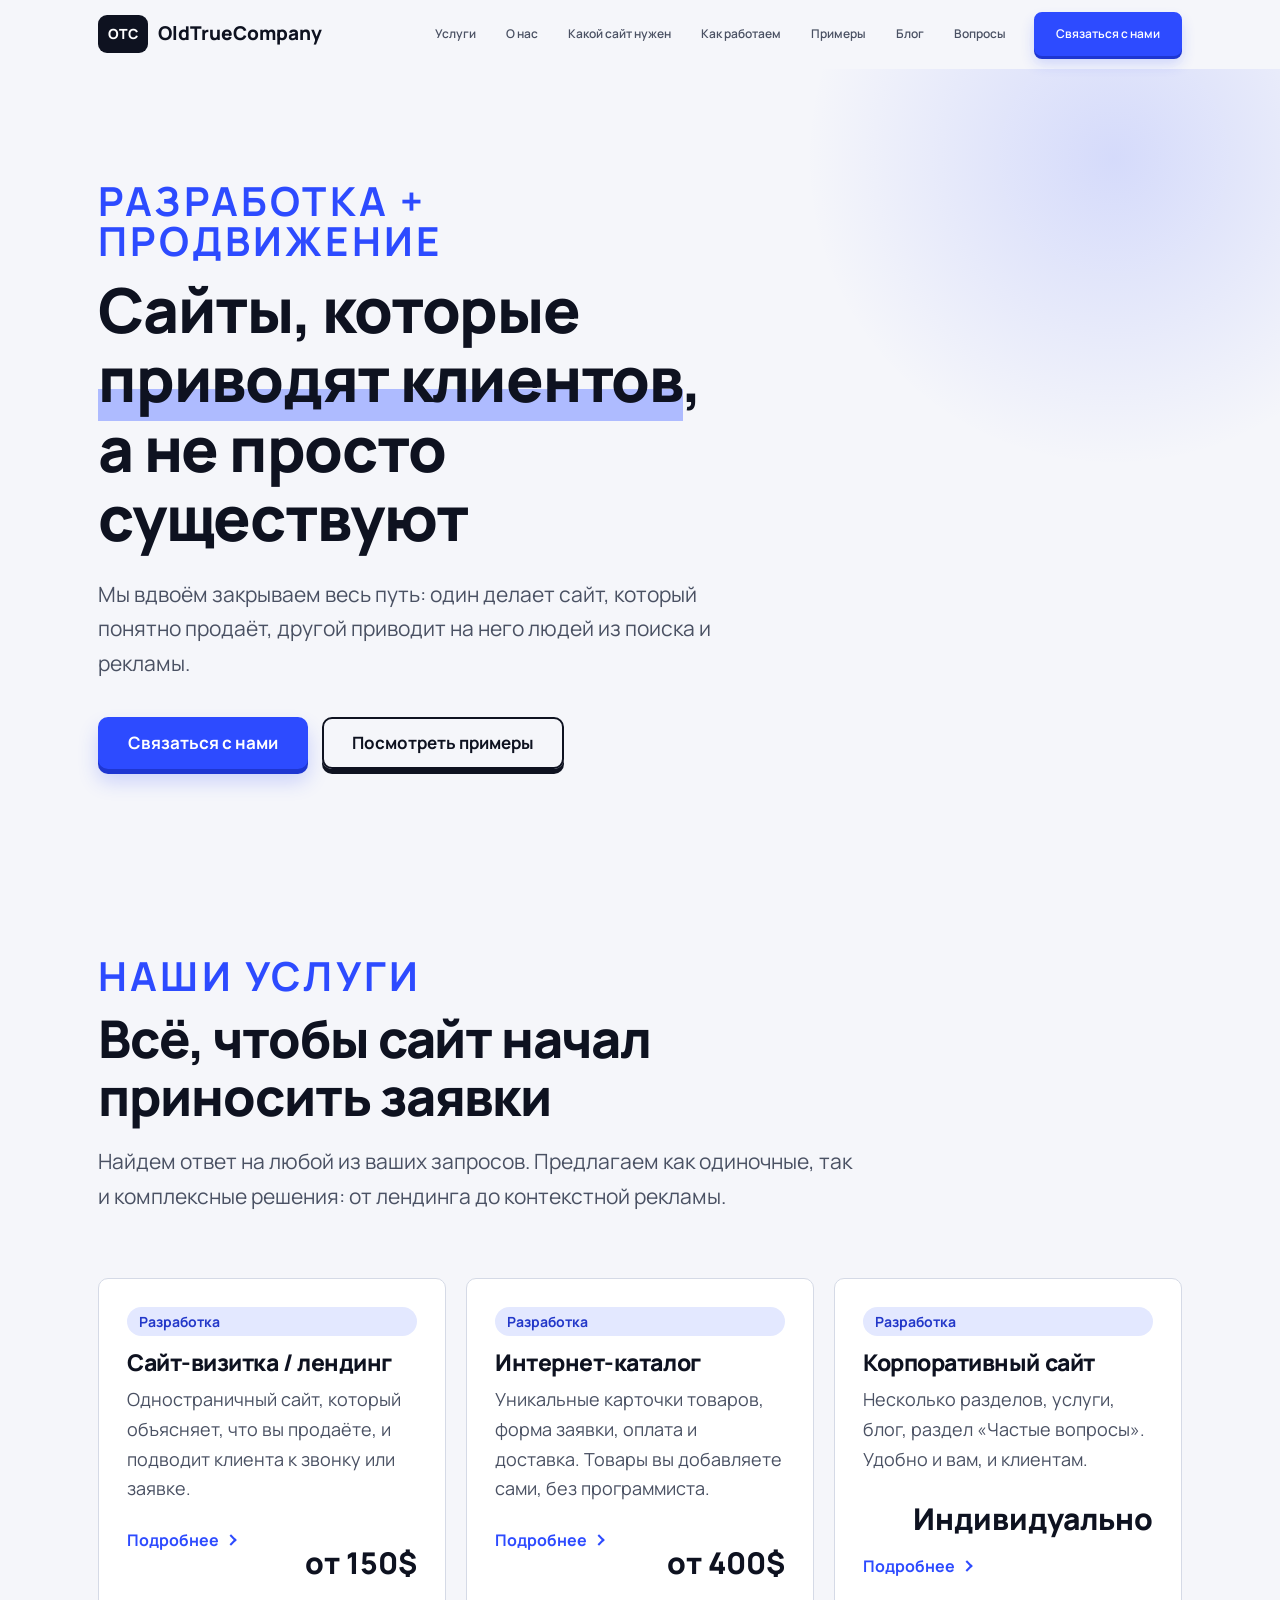
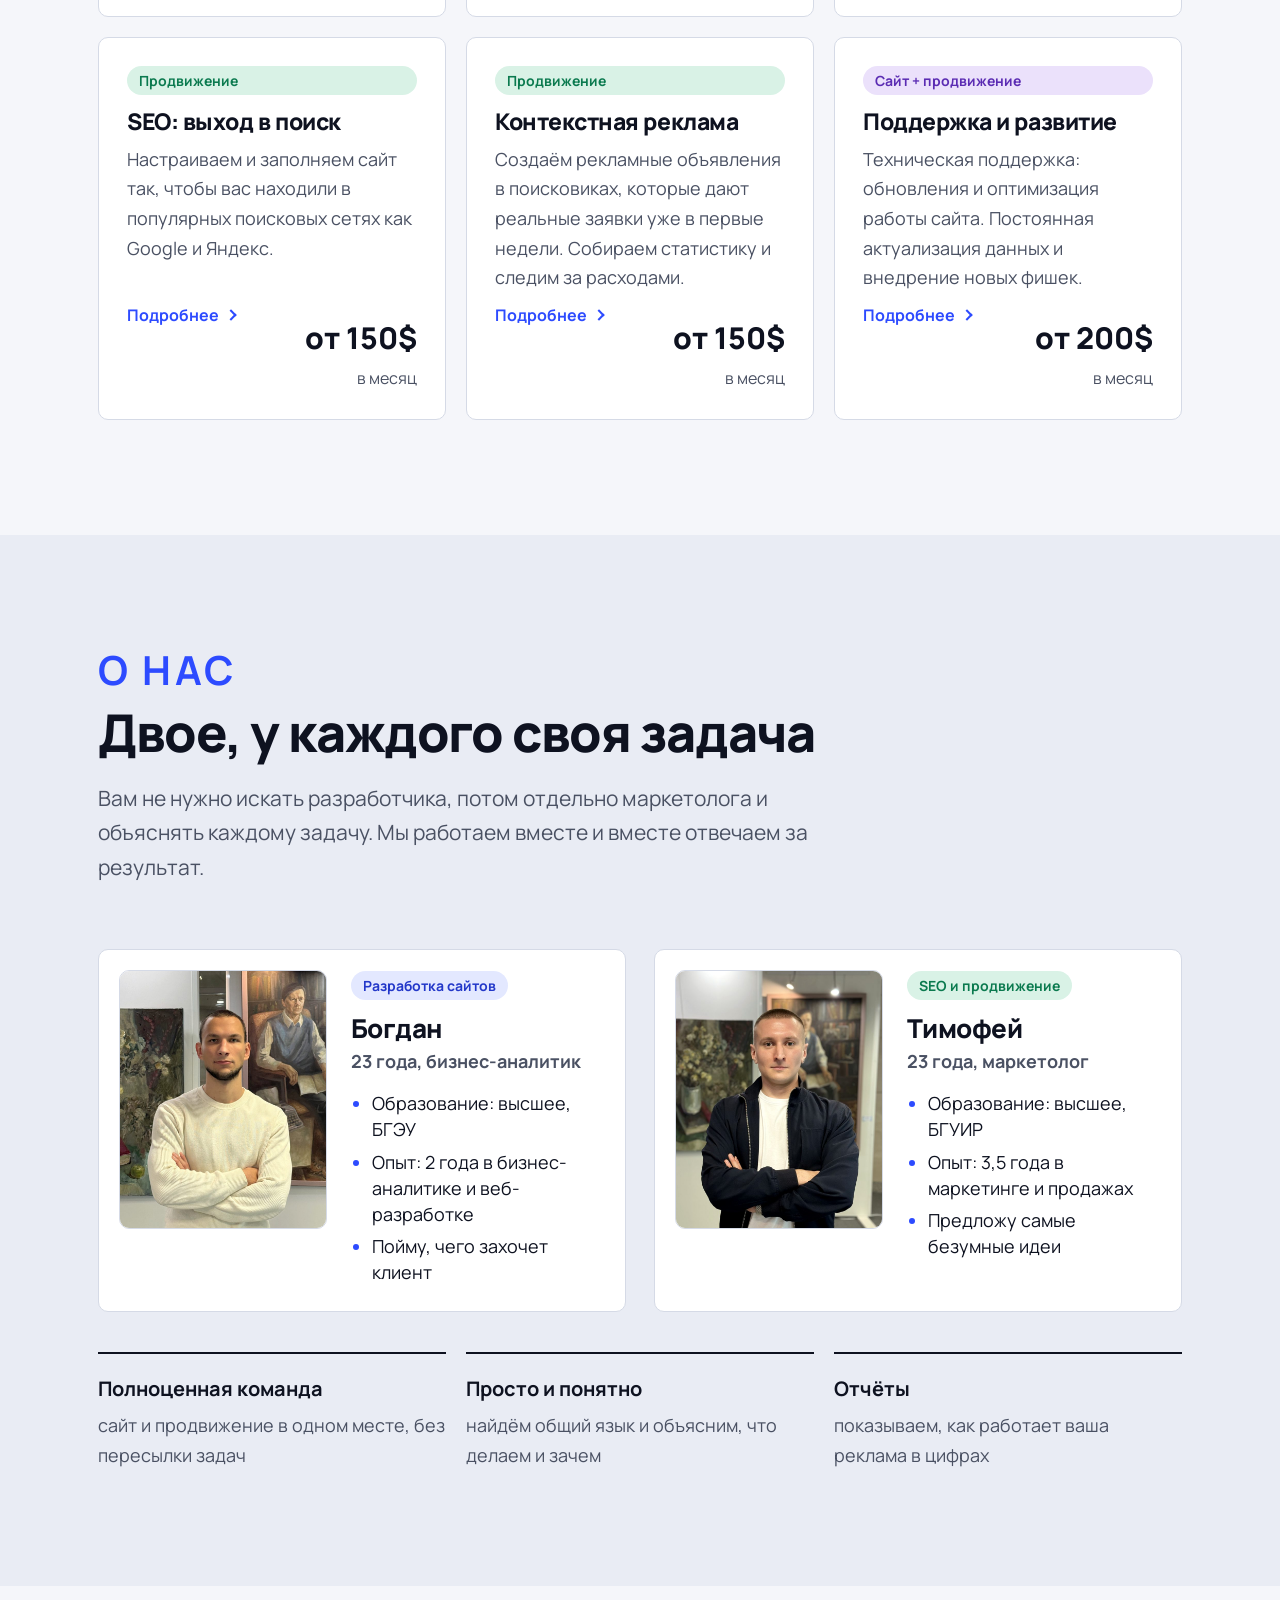
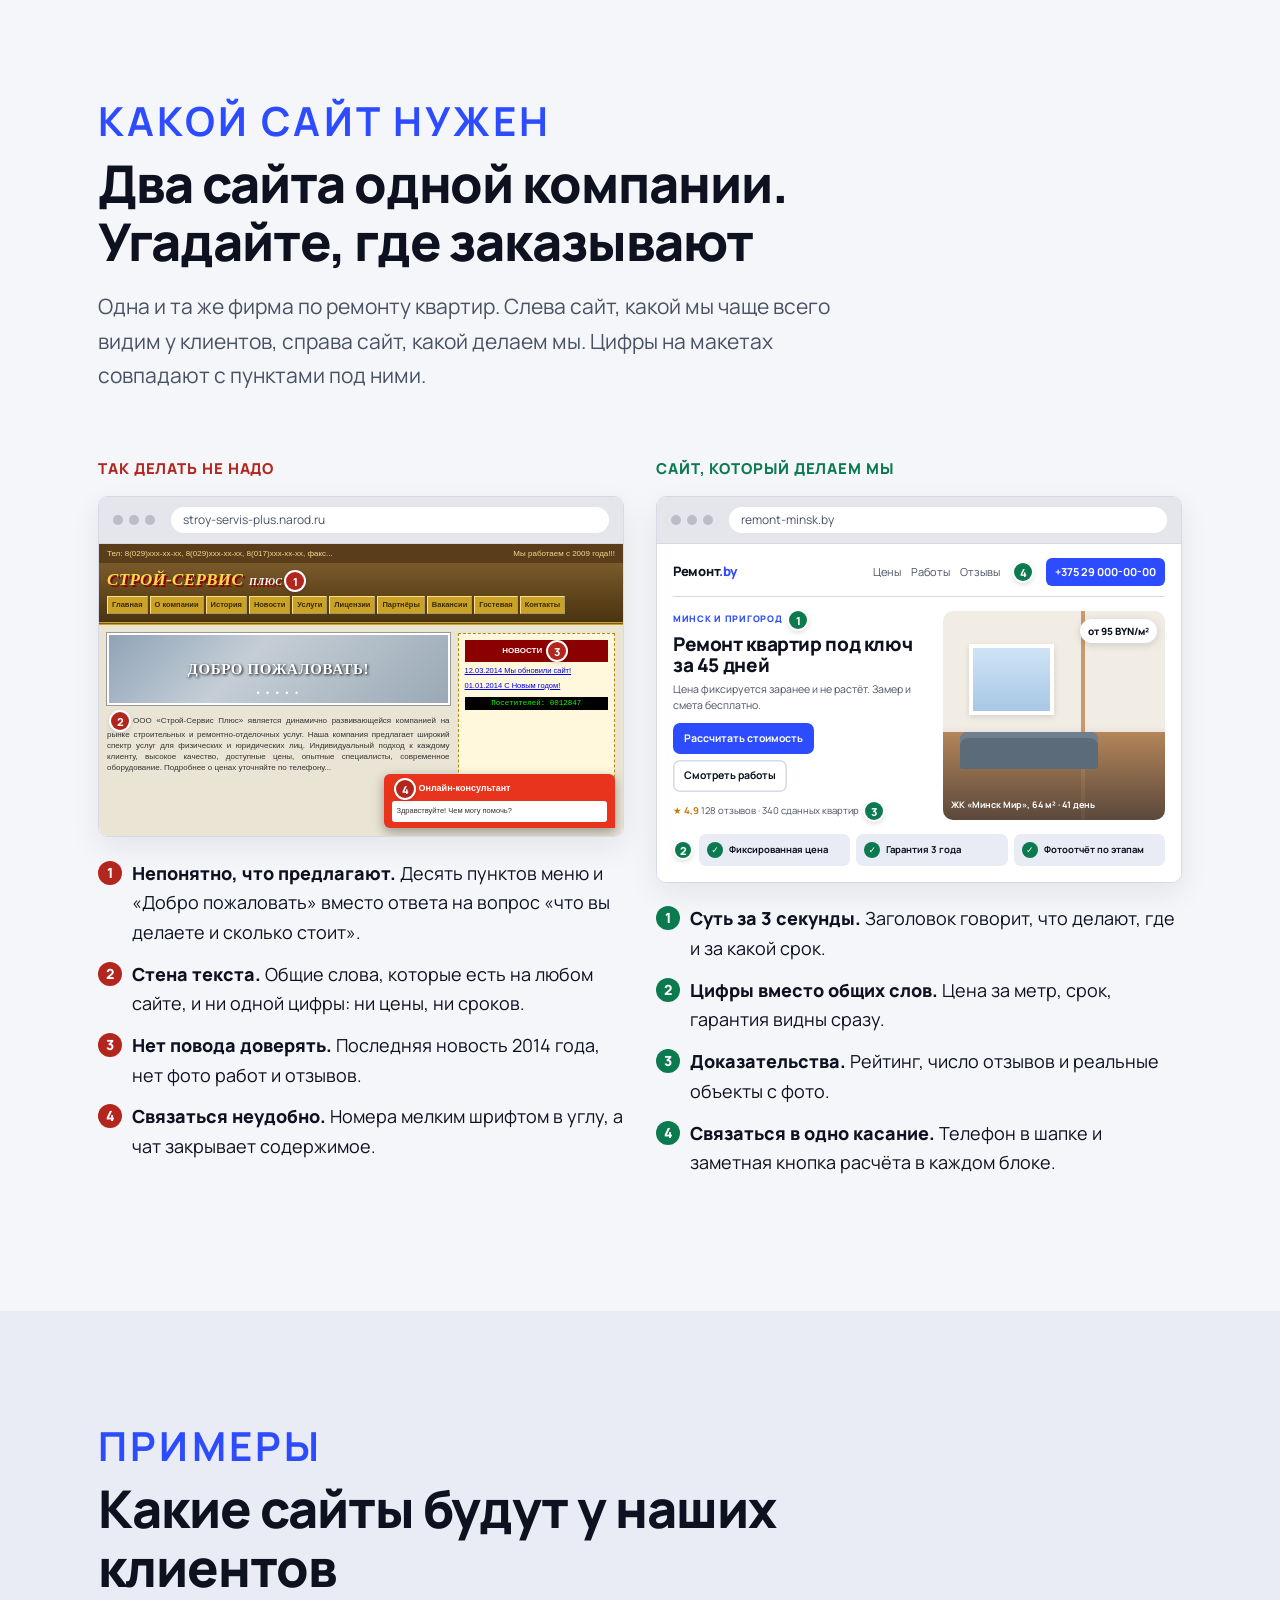
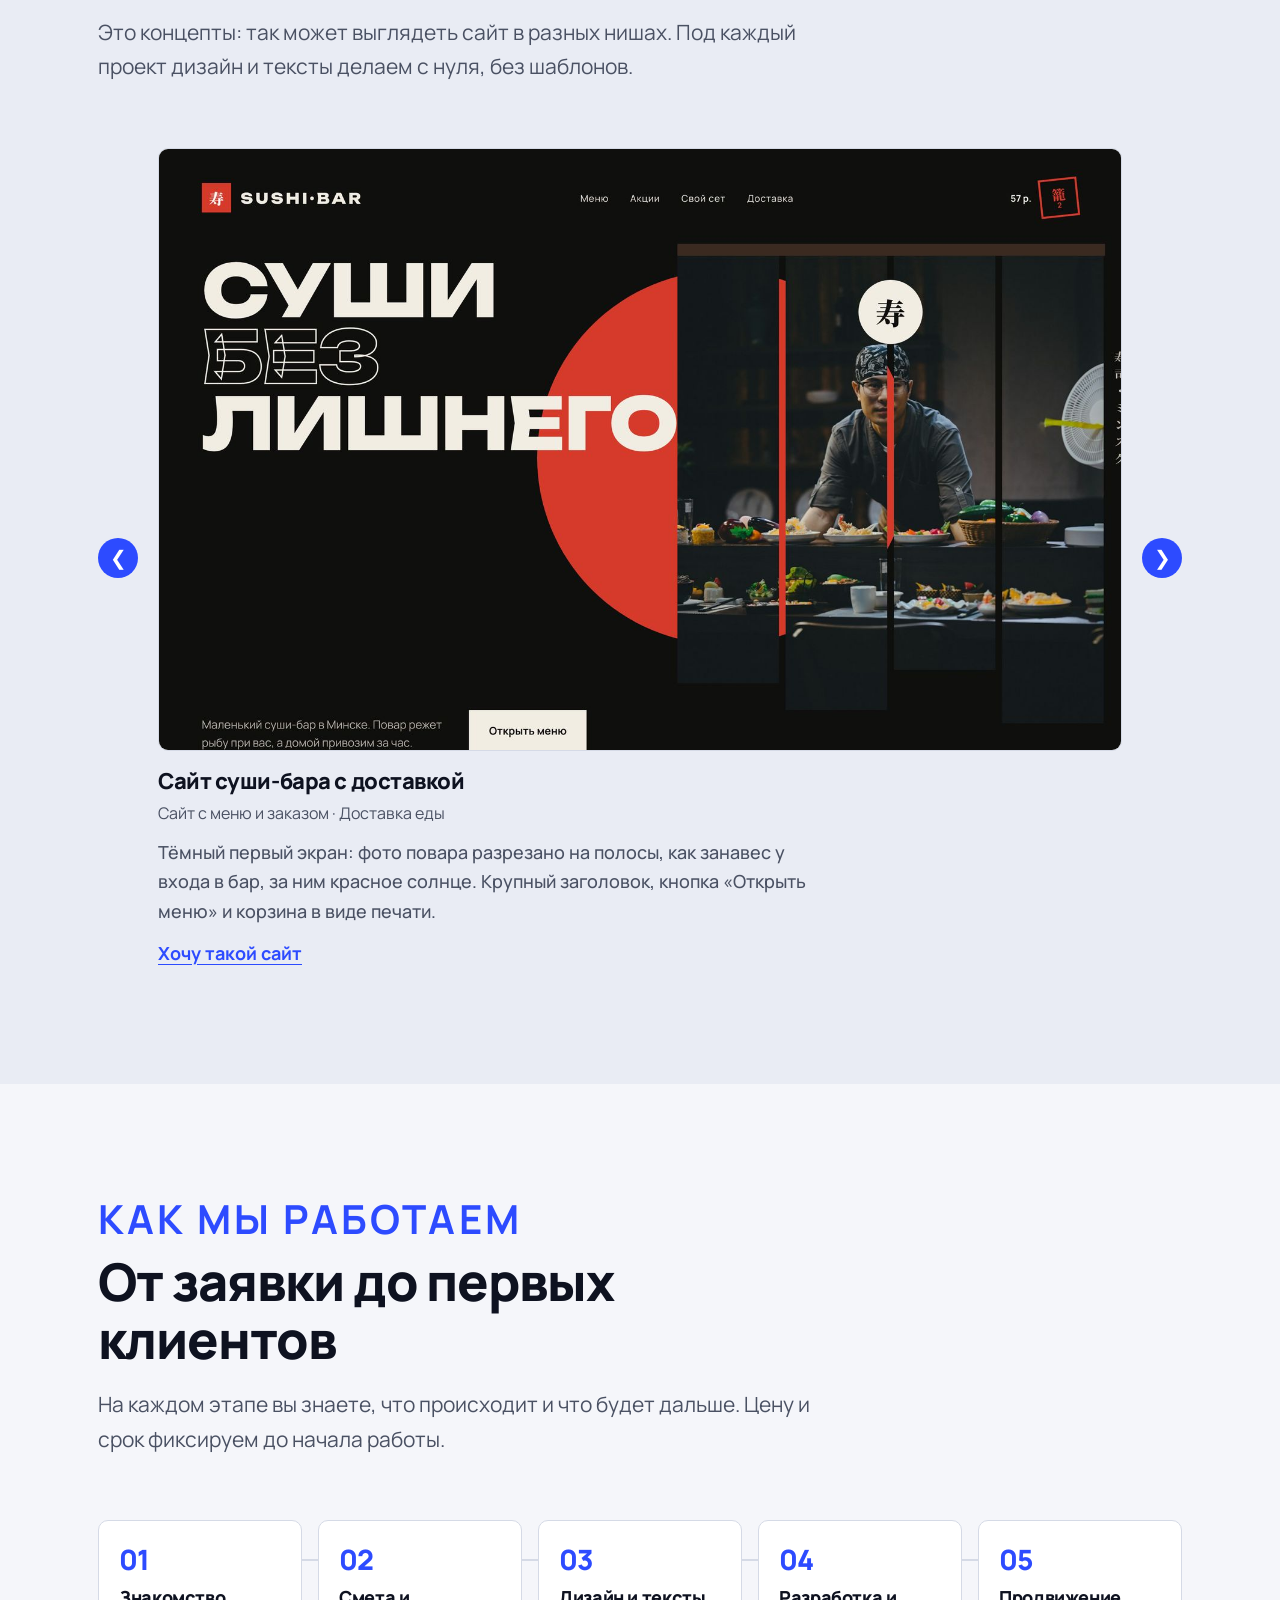
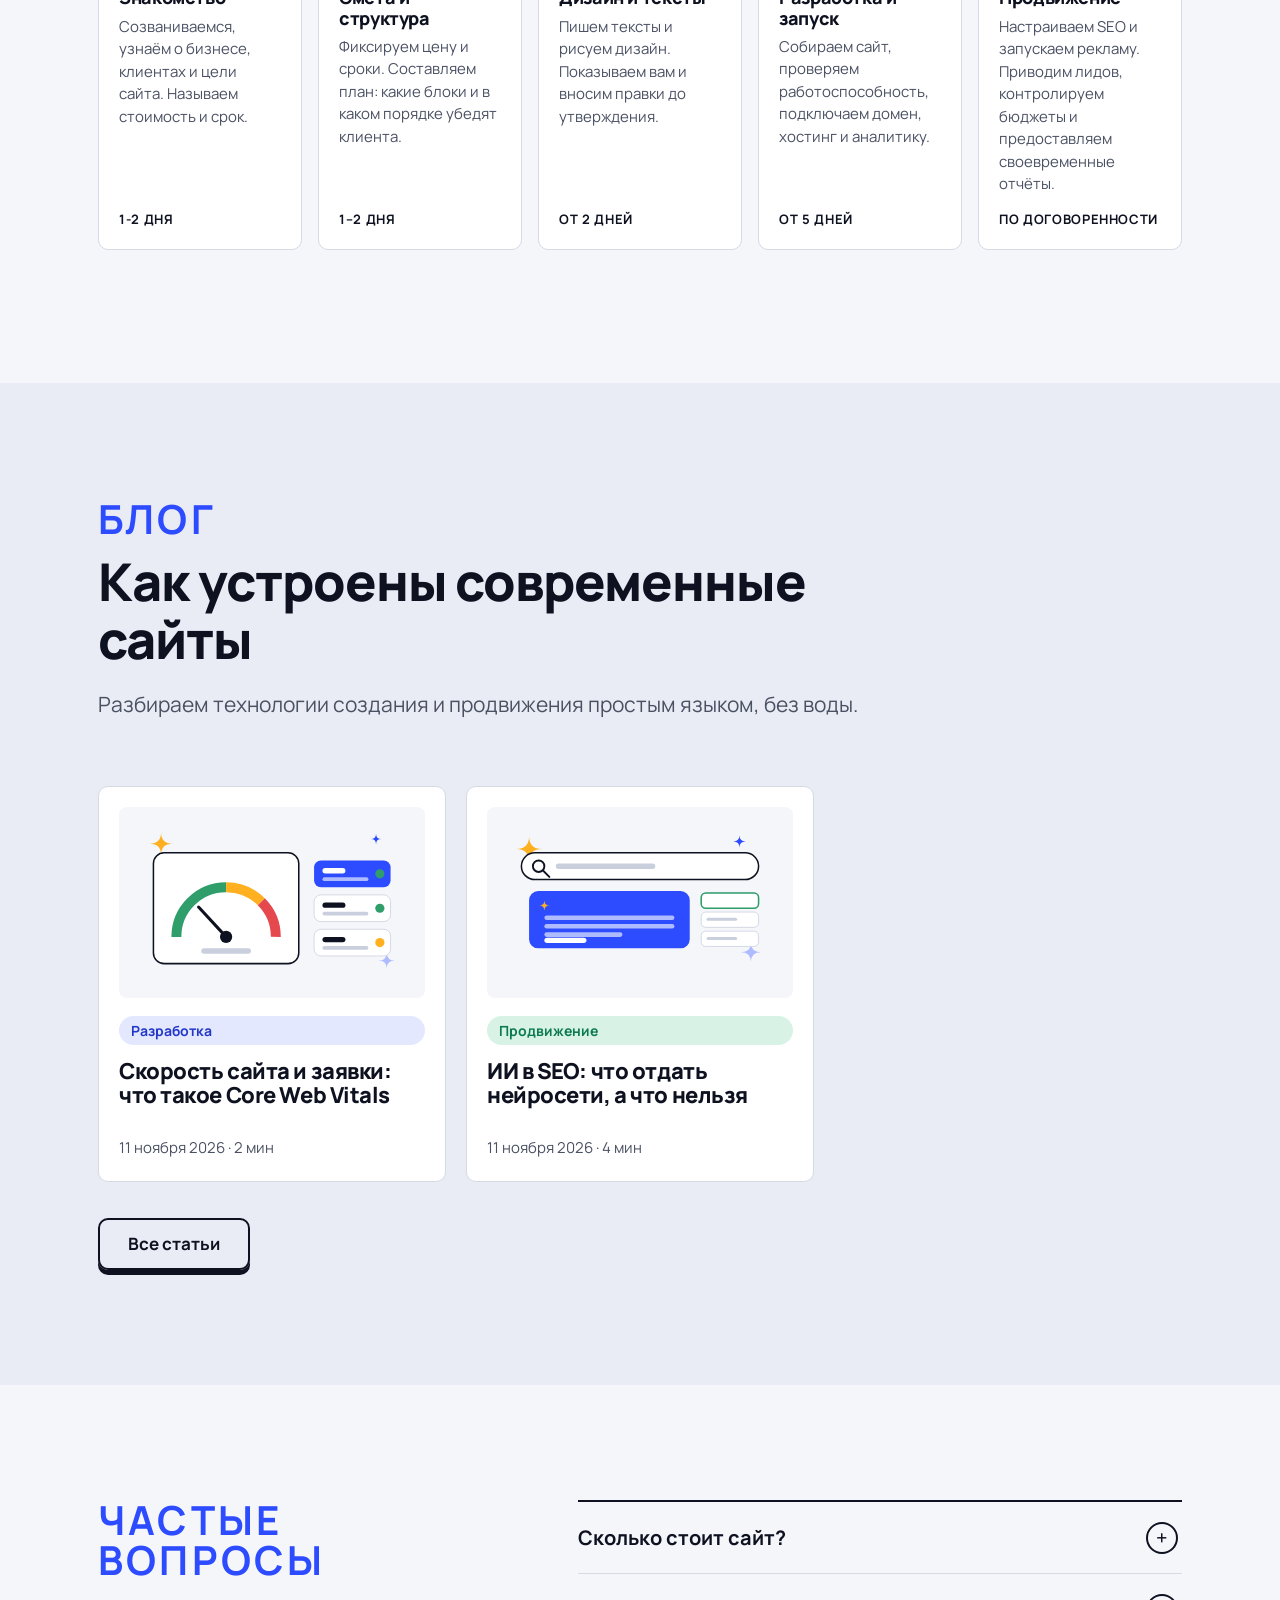
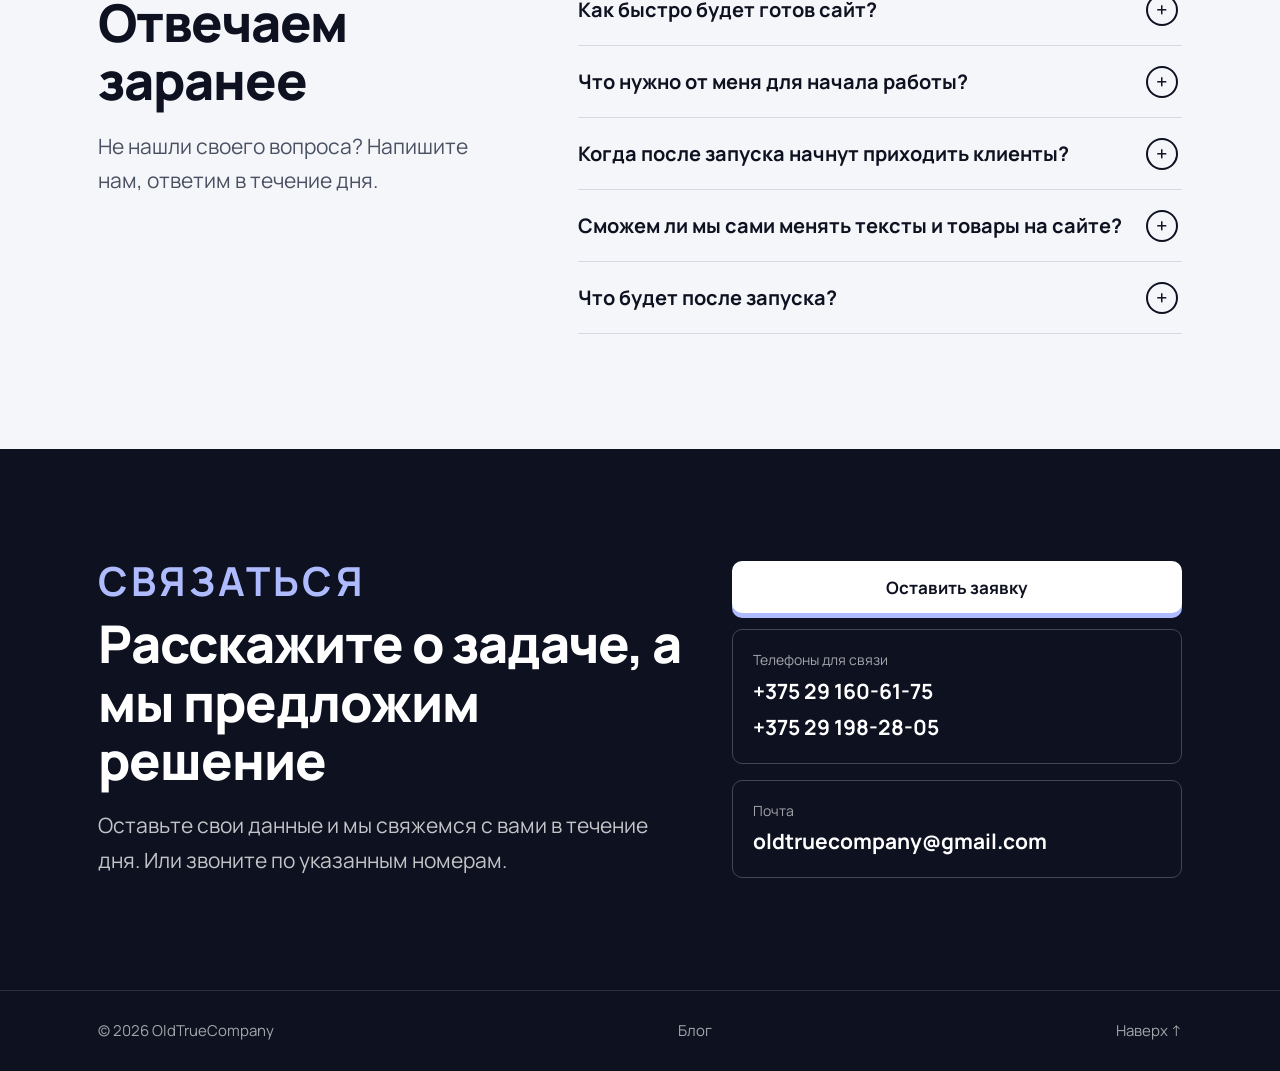
==== commit b8ec163c: "Услуги: данные карточек из таблицы Названия, цены, «что входит» и «что можно добавить» перенесены из" ====
--- a/index.html
+++ b/index.html
@@ -89,16 +89,15 @@
                 <li>Продающие тексты, до 6 блоков</li>
                 <li>Форма заявки с отправкой в Telegram</li>
                 <li>Подключение домена и хостинга</li>
-                <li>Базовая SEO-настройка и Яндекс Метрика</li>
               </ul>
             </div>
             <div class="card__col">
               <h4>Что можно добавить</h4>
               <ul class="card__list card__list--add">
-                <li><span>Квиз или калькулятор стоимости</span><b>+50$</b></li>
-                <li><span>Онлайн-запись или бронирование</span><b>+60$</b></li>
-                <li><span>Вторая языковая версия</span><b>+40$</b></li>
-                <li><span>Анимации и интерактив</span><b>от 30$</b></li>
+                <li><span>Калькулятор стоимости</span></li>
+                <li><span>Онлайн-запись / бронирование</span></li>
+                <li><span>Вторая языковая версия</span></li>
+                <li><span>Анимации и интерактив</span></li>
               </ul>
             </div>
           </div>
@@ -112,7 +111,7 @@
         <p>Уникальные карточки товаров, форма заявки, оплата и доставка. Товары вы добавляете сами, без программиста.</p>
         <div class="card__foot">
           <button class="card__more" type="button" aria-expanded="false" aria-controls="svc-catalog-details">Подробнее</button>
-          <p class="card__price">от 300$</p>
+          <p class="card__price">от 400$</p>
         </div>
         <div class="card__details" id="svc-catalog-details">
           <div class="card__cols">
@@ -123,17 +122,16 @@
                 <li>Корзина и оформление заказа</li>
                 <li>Онлайн-оплата картой</li>
                 <li>Расчёт стоимости доставки</li>
-                <li>Админ-панель: товары добавляете сами</li>
                 <li>Обучение работе с сайтом</li>
               </ul>
             </div>
             <div class="card__col">
               <h4>Что можно добавить</h4>
               <ul class="card__list card__list--add">
-                <li><span>Импорт товаров из Excel или 1С</span><b>+80$</b></li>
-                <li><span>Личный кабинет покупателя</span><b>+100$</b></li>
-                <li><span>Интеграция с CRM</span><b>+70$</b></li>
-                <li><span>Наполнение товарами</span><b>от 1$ / шт.</b></li>
+                <li><span>Импорт товаров из Excel или 1С</span></li>
+                <li><span>Личный кабинет покупателя</span></li>
+                <li><span>Интеграция с CRM</span></li>
+                <li><span>Генерация фотокарточек</span></li>
               </ul>
             </div>
           </div>
@@ -165,10 +163,10 @@
             <div class="card__col">
               <h4>Что можно добавить</h4>
               <ul class="card__list card__list--add">
-                <li><span>Личный кабинет клиента</span><b>от 150$</b></li>
-                <li><span>Многоязычность</span><b>+60$</b></li>
-                <li><span>Раздел вакансий</span><b>+40$</b></li>
-                <li><span>Интеграция с CRM</span><b>+70$</b></li>
+                <li><span>Личный кабинет клиента</span></li>
+                <li><span>Многоязычность</span></li>
+                <li><span>Раздел вакансий</span></li>
+                <li><span>Интеграция с CRM</span></li>
               </ul>
             </div>
           </div>
@@ -200,10 +198,10 @@
             <div class="card__col">
               <h4>Что можно добавить</h4>
               <ul class="card__list card__list--add">
-                <li><span>Дополнительная статья</span><b>+20$ / шт.</b></li>
-                <li><span>Ссылочное продвижение</span><b>от 100$ / мес.</b></li>
-                <li><span>Продвижение в картах</span><b>+50$ / мес.</b></li>
-                <li><span>Работа с отзывами</span><b>+30$ / мес.</b></li>
+                <li><span>Дополнительная статья</span></li>
+                <li><span>Ссылочное продвижение</span></li>
+                <li><span>Продвижение в картах</span></li>
+                <li><span>Работа с отзывами</span></li>
               </ul>
             </div>
           </div>
@@ -235,10 +233,10 @@
             <div class="card__col">
               <h4>Что можно добавить</h4>
               <ul class="card__list card__list--add">
-                <li><span>Вторая рекламная площадка</span><b>+100$ / мес.</b></li>
-                <li><span>Ретаргетинг</span><b>+50$ / мес.</b></li>
-                <li><span>Посадочная страница под рекламу</span><b>+150$</b></li>
-                <li><span>A/B-тесты объявлений</span><b>+30$ / мес.</b></li>
+                <li><span>Вторая рекламная площадка</span></li>
+                <li><span>Ретаргетинг</span></li>
+                <li><span>Посадочная страница под рекламу</span></li>
+                <li><span>A/B-тесты объявлений</span></li>
               </ul>
             </div>
           </div>
@@ -270,10 +268,9 @@
             <div class="card__col">
               <h4>Что можно добавить</h4>
               <ul class="card__list card__list--add">
-                <li><span>Дополнительный час работ</span><b>+15$</b></li>
-                <li><span>Новые разделы и функции</span><b>по оценке</b></li>
-                <li><span>Редизайн отдельных блоков</span><b>от 100$</b></li>
-                <li><span>Ведение соцсетей</span><b>от 150$ / мес.</b></li>
+                <li><span>Новые разделы и функции</span></li>
+                <li><span>Редизайн отдельных блоков</span></li>
+                <li><span>Ведение соцсетей</span></li>
               </ul>
             </div>
           </div>
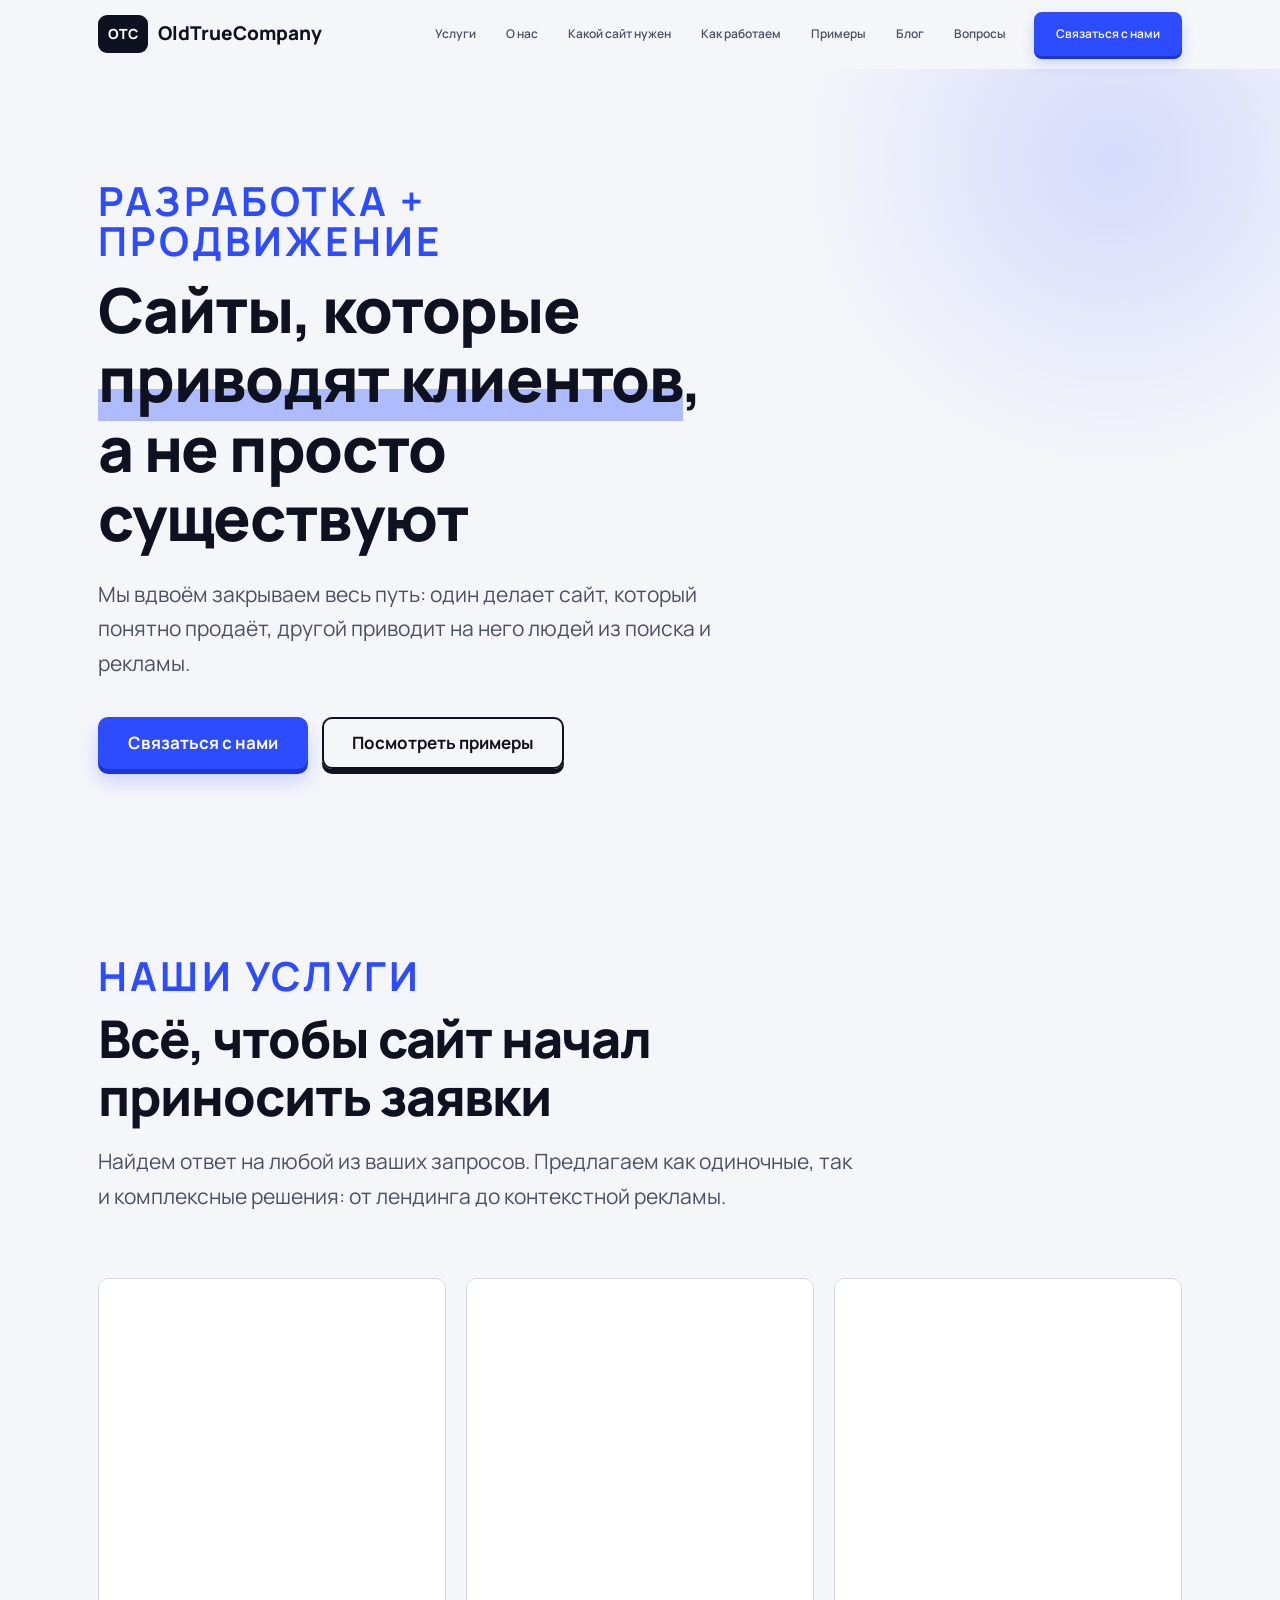
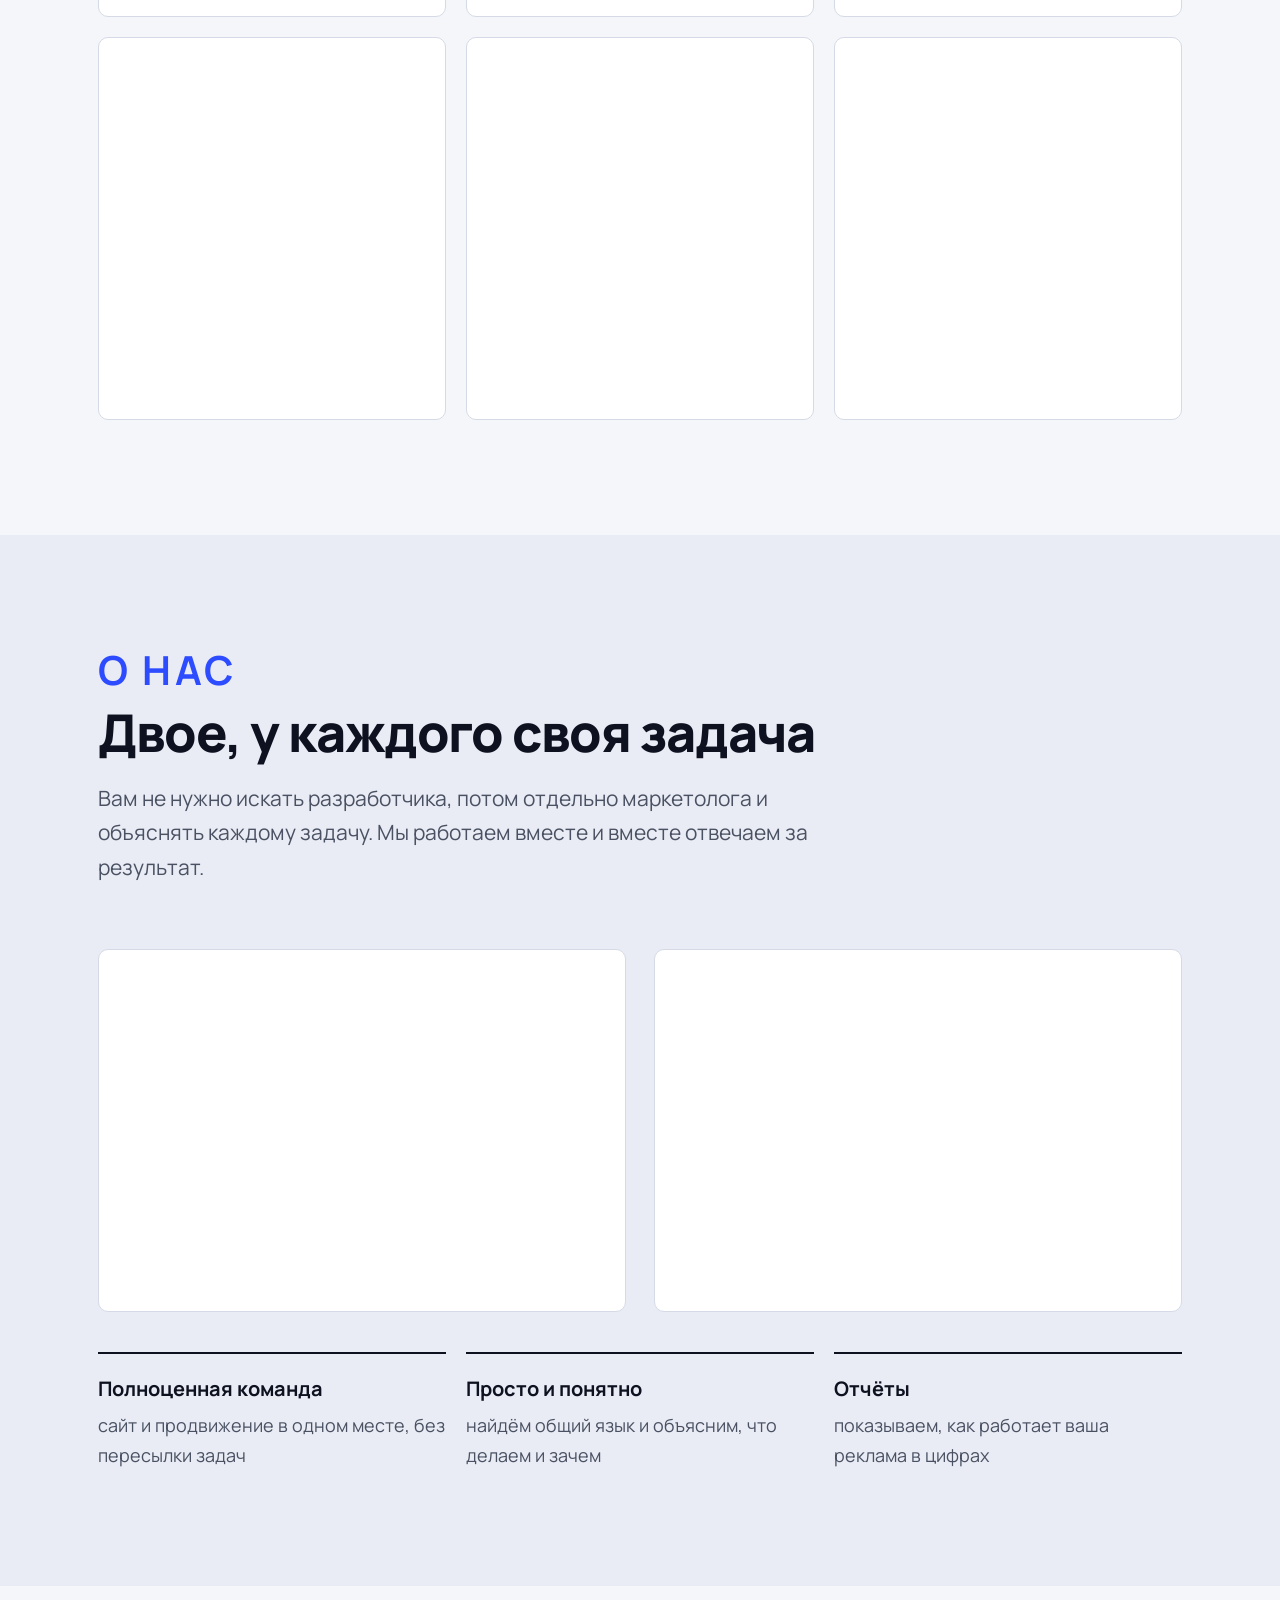
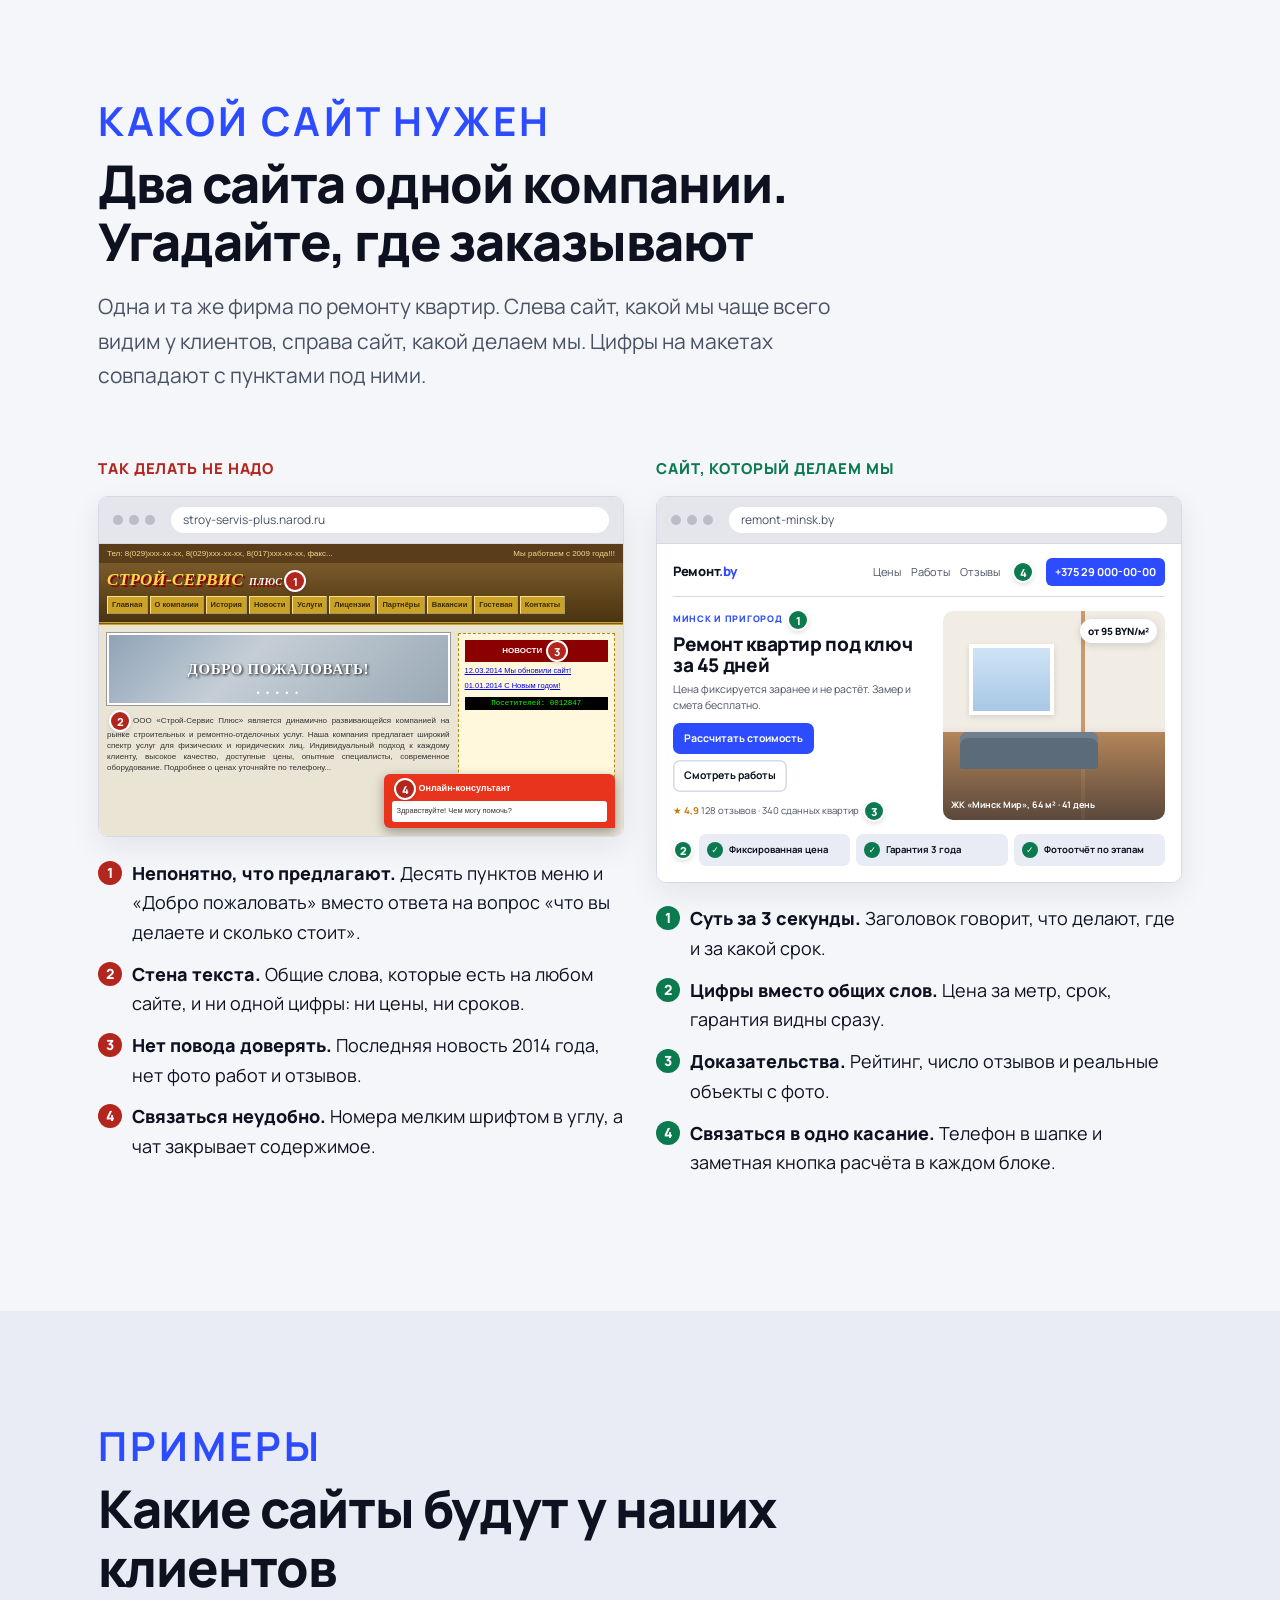
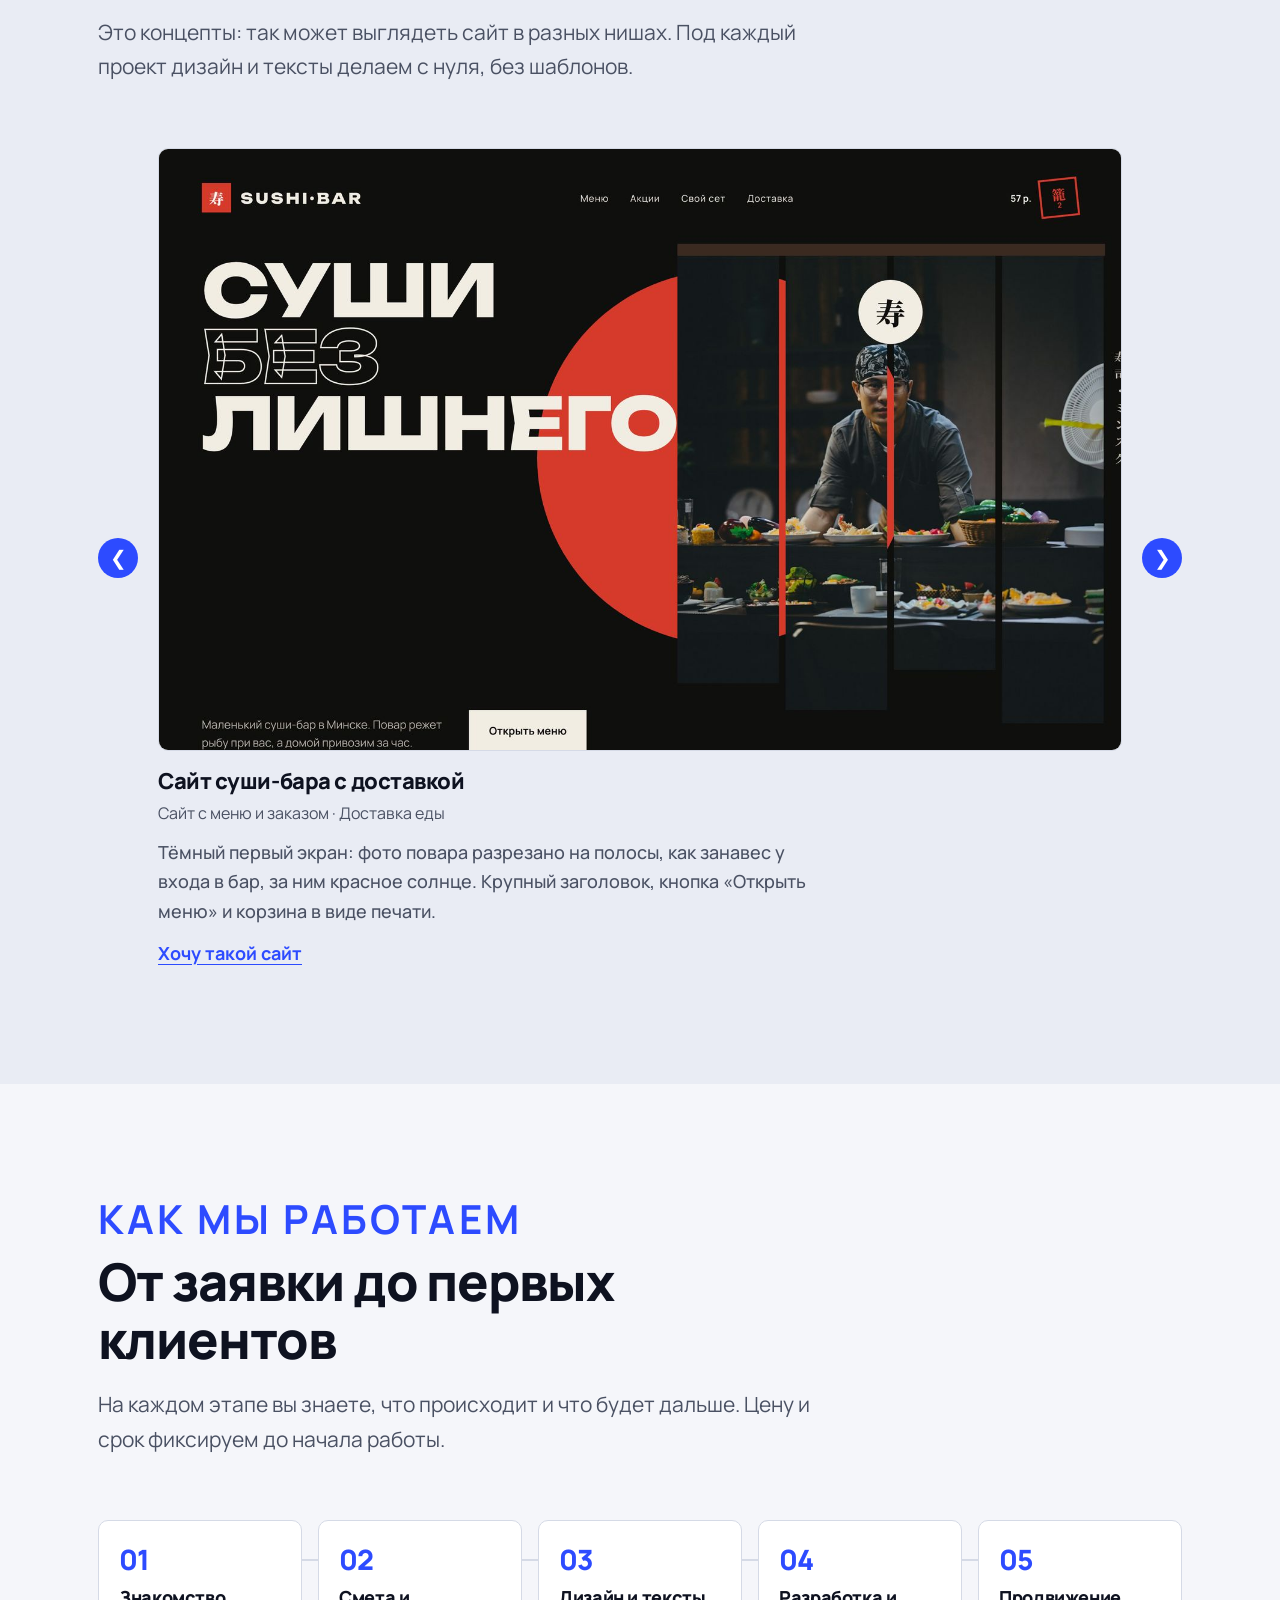
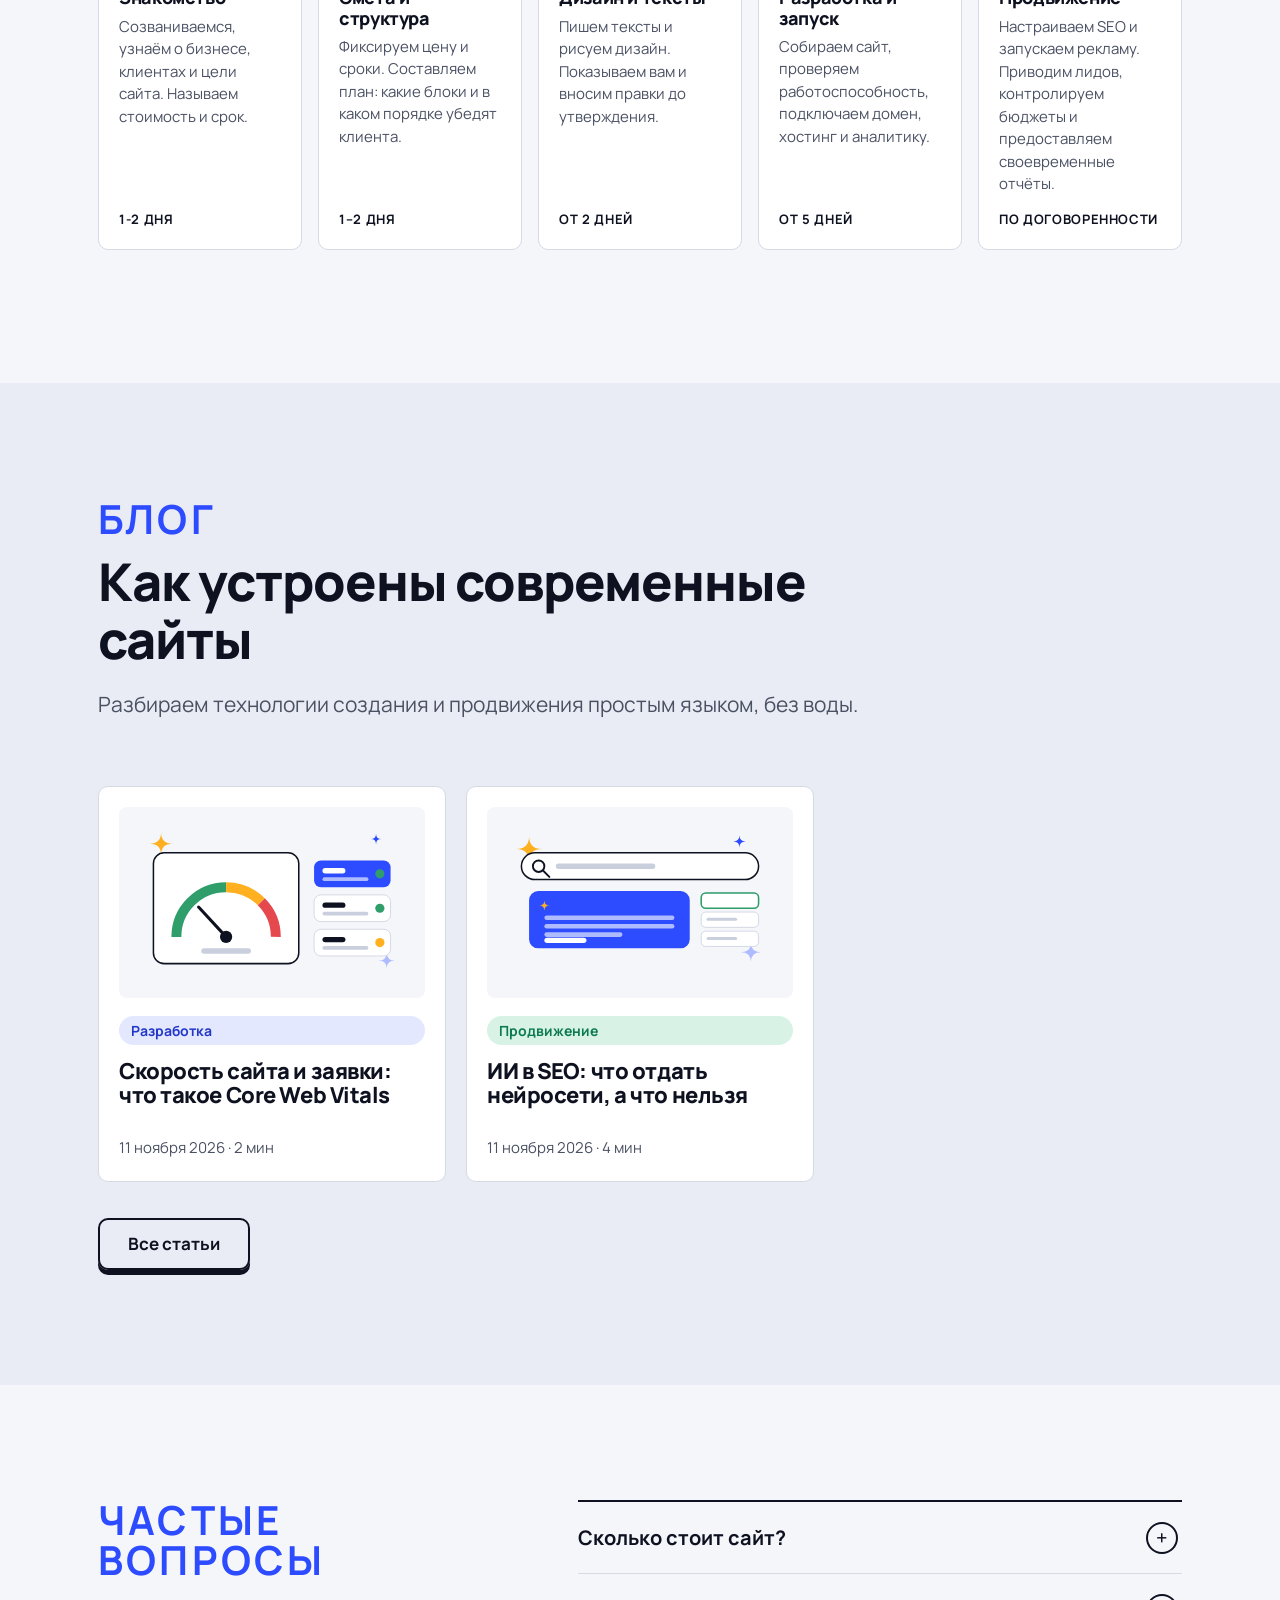
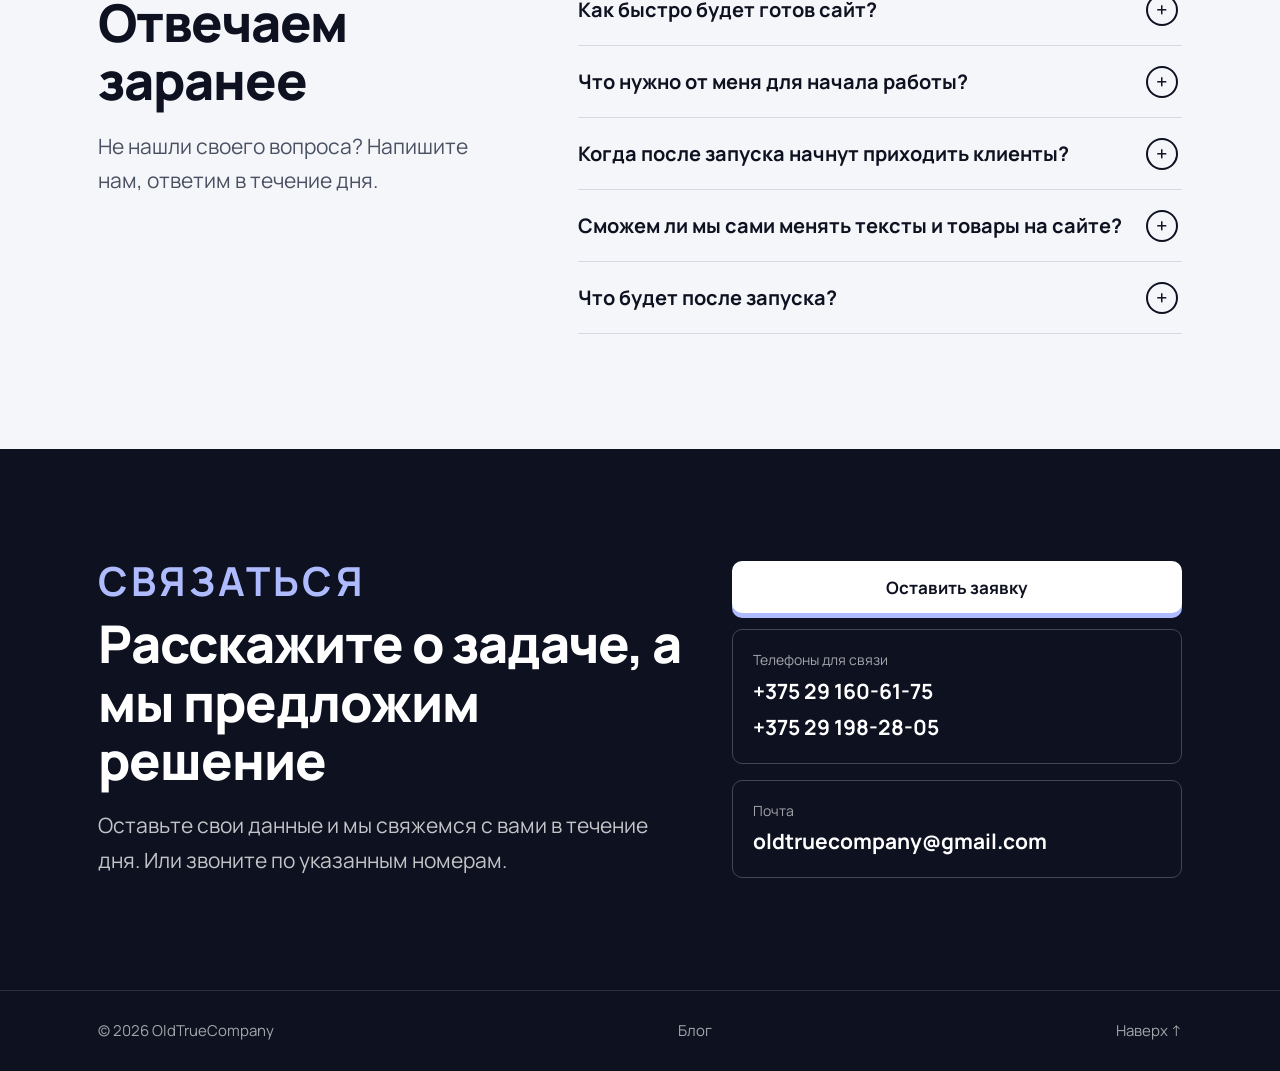
==== commit a743d0c7: "Услуги: обновлён список «Что входит» у поддержки из таблицы Co-Authored-By: Claude Opus 5.5 <noreply" ====
--- a/index.html
+++ b/index.html
@@ -7,8 +7,16 @@
 <meta name="description" content="Создаём коммерческие сайты и продвигаем их в поиске. Один отвечает за разработку, другой за трафик: заявки приходят с первого месяца.">
 <meta name="theme-color" content="#F5F6FA">
 <meta property="og:type" content="website">
+<meta property="og:url" content="https://h0usehome.github.io/vizitka/">
 <meta property="og:title" content="OldTrueCompany: коммерческие сайты и их продвижение">
 <meta property="og:description" content="Разрабатываем сайты, которые приводят клиентов, и продвигаем их в поиске.">
+<meta property="og:site_name" content="OldTrueCompany">
+<meta property="og:image" content="https://h0usehome.github.io/vizitka/img/og.jpg">
+<meta property="og:image:width" content="1200">
+<meta property="og:image:height" content="630">
+<meta property="og:image:alt" content="OldTrueCompany: сайты, которые приводят клиентов">
+<meta name="twitter:card" content="summary_large_image">
+<meta name="twitter:image" content="https://h0usehome.github.io/vizitka/img/og.jpg">
 
 <link rel="icon" href="img/favicon.ico" sizes="any">
 <link rel="canonical" href="https://h0usehome.github.io/vizitka/">
@@ -258,10 +266,10 @@
               <h4>Что входит</h4>
               <ul class="card__list card__list--inc">
                 <li>Обновления и резервные копии</li>
-                <li>Правки контента до 5 часов в месяц</li>
+                <li>Правки контента</li>
+                <li>Оптимизация работы сайта</li>
                 <li>Мониторинг доступности сайта</li>
                 <li>Защита от спама и взлома</li>
-                <li>Ответ в течение рабочего дня</li>
                 <li>Ежемесячный отчёт о работах</li>
               </ul>
             </div>
